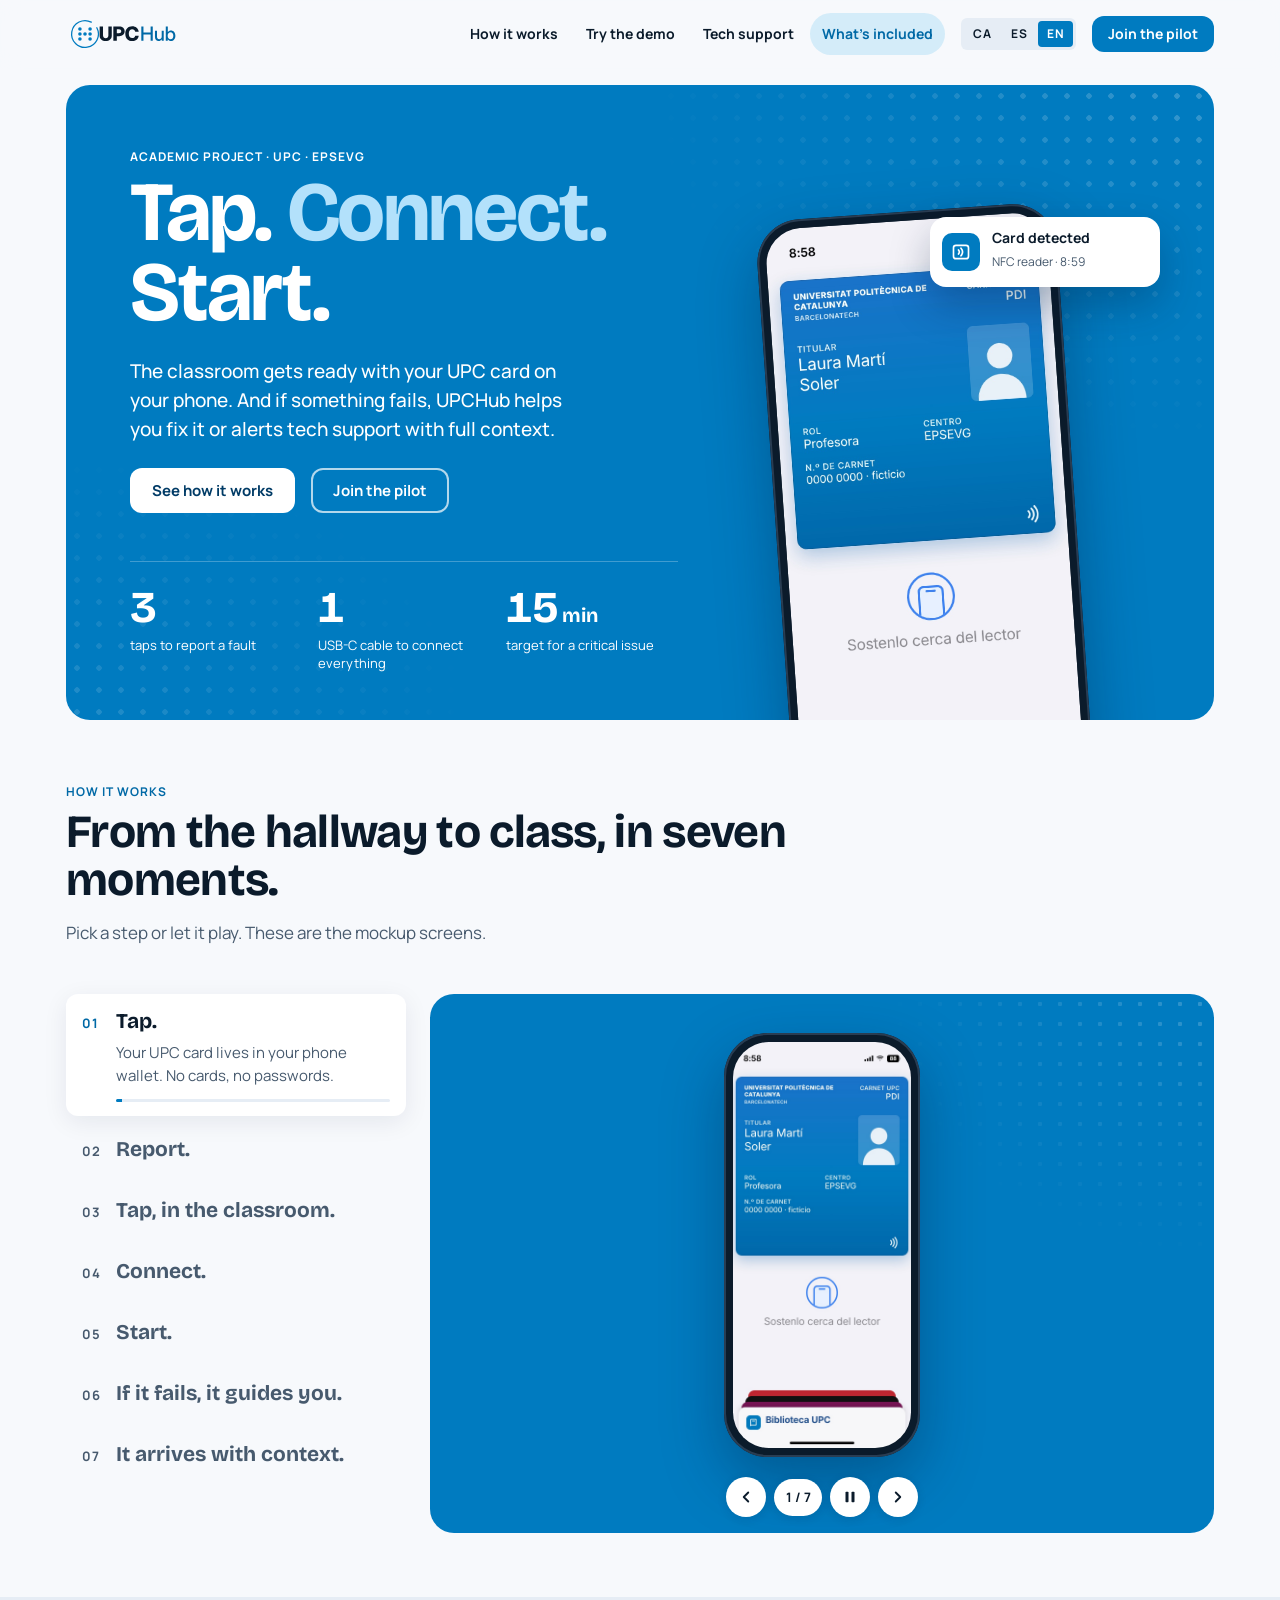
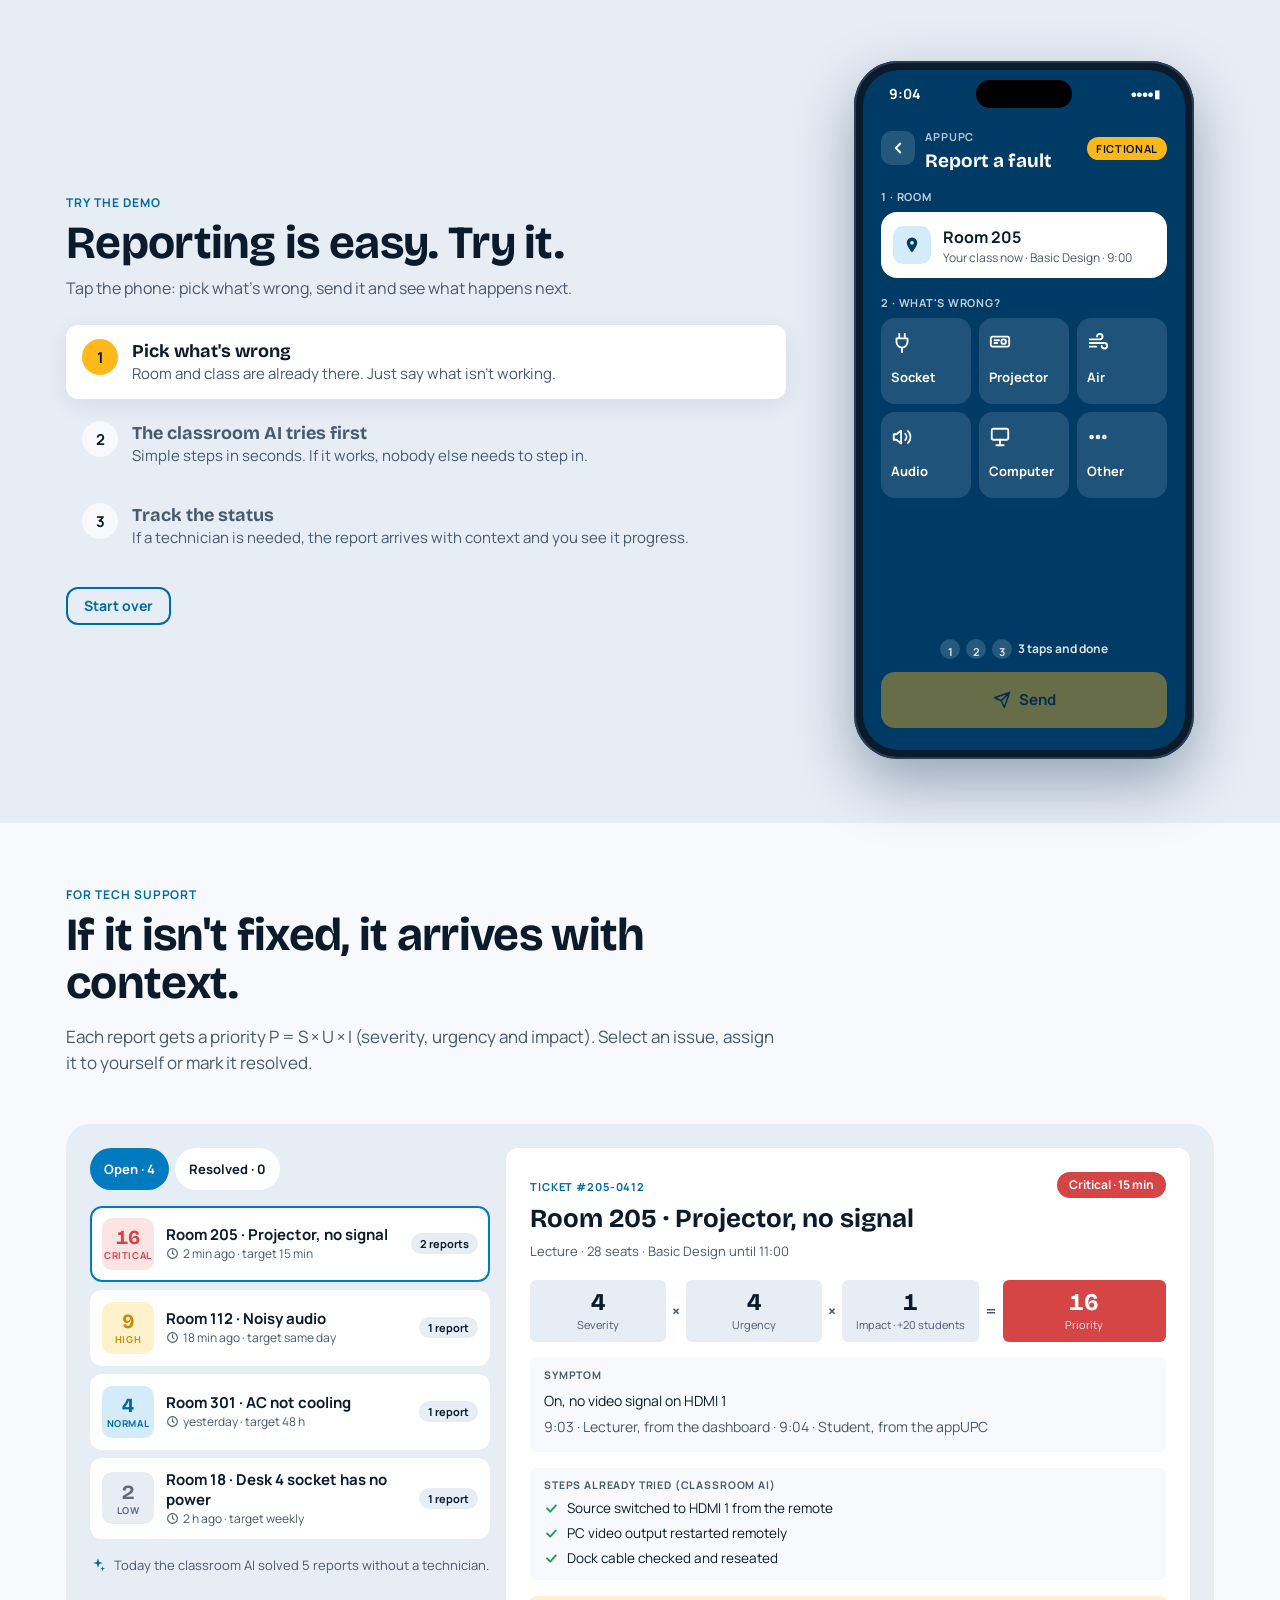
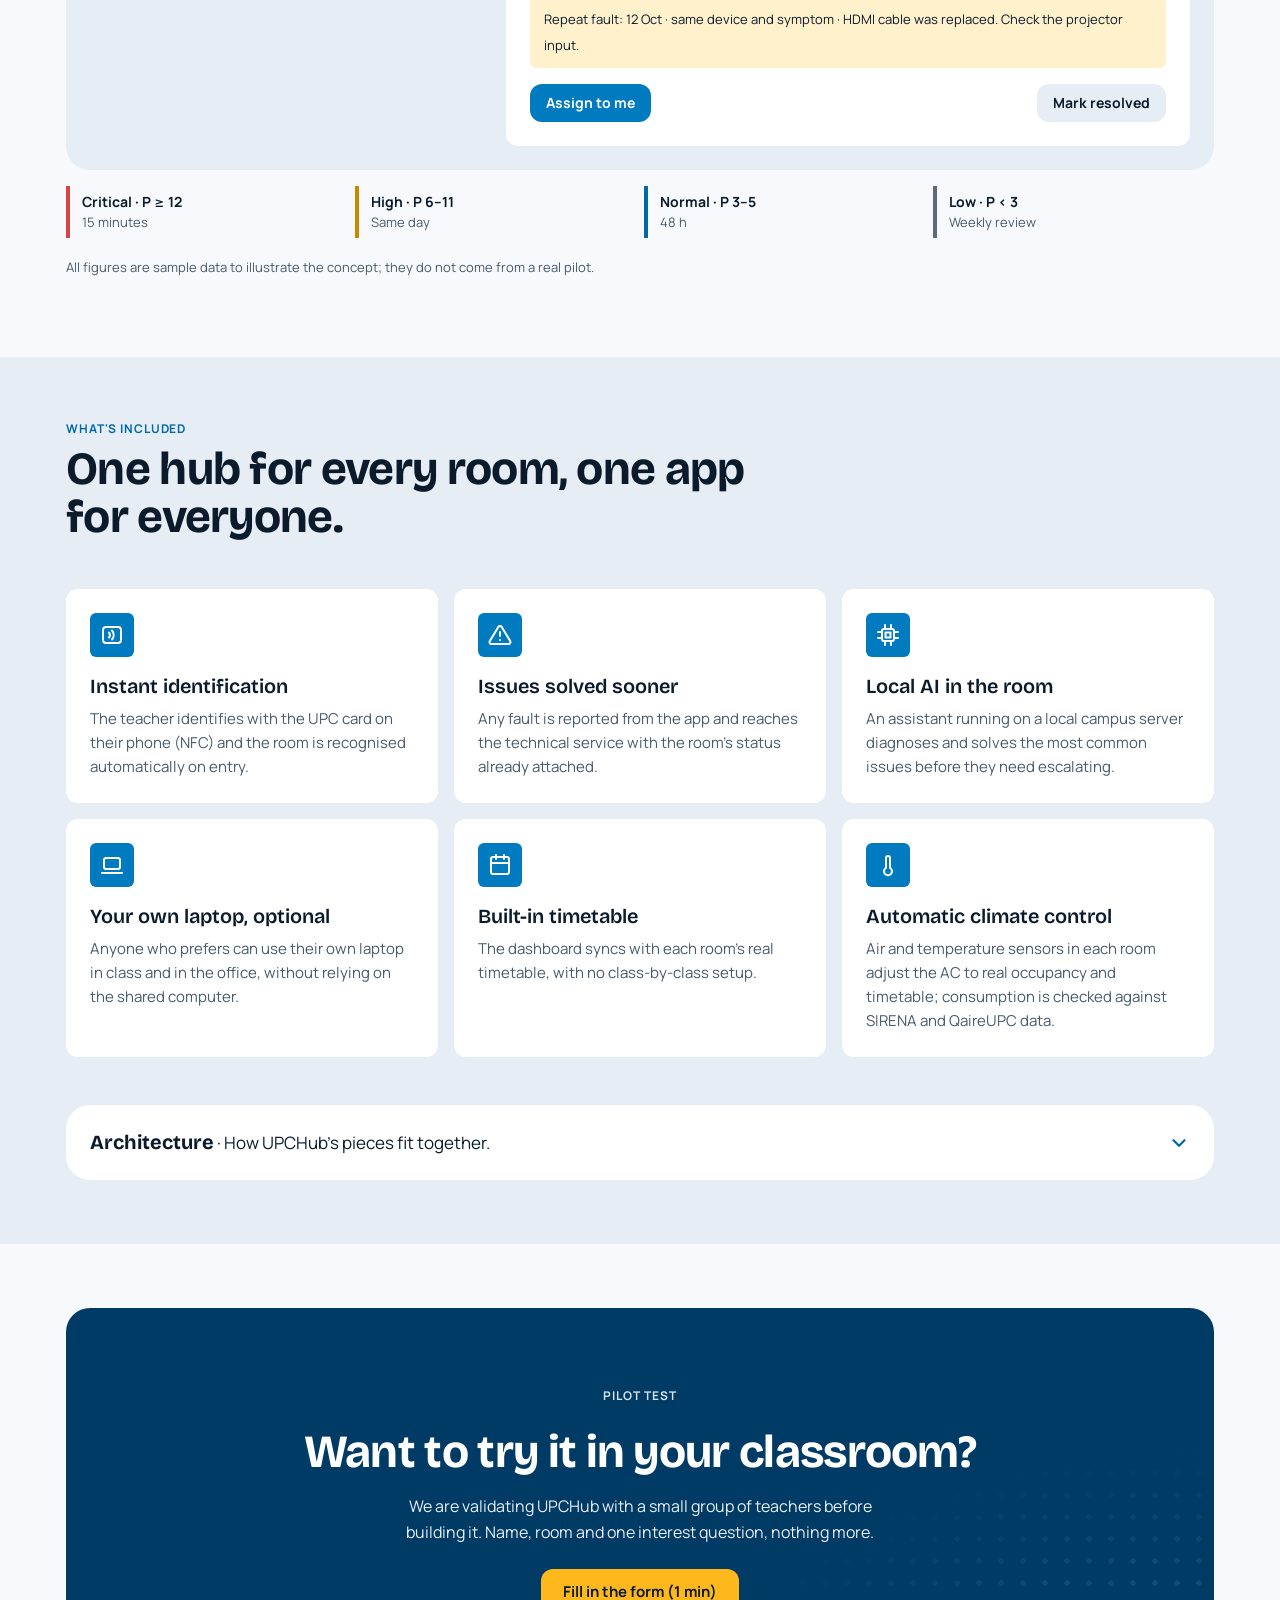
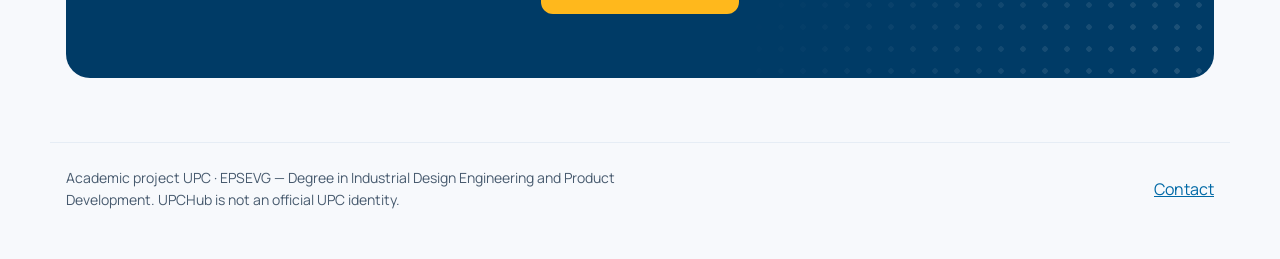
==== index.html @ 205162e6 "Web v0.3.1: modo oscuro, contraste, SEO y robustez - Texto legible en modo oscuro en tarjetas blanca" ====
<!doctype html>
<html lang="ca">
<head>
<meta charset="utf-8">
<meta name="viewport" content="width=device-width, initial-scale=1">
<title>UPCHub · L'aula a punt amb el carnet UPC al mòbil</title>
<meta name="description" content="UPCHub: plataforma d'aula que identifica el professor, prepara l'aula i envia les incidències tècniques al servei tècnic amb l'estat de l'aula inclòs. Projecte acadèmic EPSEVG · UPC.">
<link rel="canonical" href="https://upchub.tech/">
<meta name="theme-color" content="#f7f9fc" media="(prefers-color-scheme: light)">
<meta name="theme-color" content="#071522" media="(prefers-color-scheme: dark)">
<meta property="og:type" content="website">
<meta property="og:url" content="https://upchub.tech/">
<meta property="og:title" content="UPCHub · Toca. Connecta. Comença.">
<meta property="og:description" content="L'aula es prepara amb el carnet UPC al mòbil. I si alguna cosa falla, UPCHub avisa el servei tècnic amb tot el context. Projecte acadèmic EPSEVG · UPC.">
<meta property="og:image" content="https://upchub.tech/assets/mockups/4-dashboard-aula.jpg">
<meta property="og:image:width" content="1600">
<meta property="og:image:height" content="1000">
<meta property="og:locale" content="ca_ES">
<meta name="twitter:card" content="summary_large_image">
<link rel="icon" type="image/svg+xml" href="assets/upchub-anillo-H-sobre-azul.svg">
<link rel="preconnect" href="https://fonts.googleapis.com">
<link rel="preconnect" href="https://fonts.gstatic.com" crossorigin>
<link rel="stylesheet" href="https://fonts.googleapis.com/css2?family=Bricolage+Grotesque:opsz,wght@12..96,600;12..96,700&family=Manrope:wght@400;500;700&display=swap">
<link rel="preload" as="image" href="assets/mockups/1-carnet-wallet.jpg">
<link rel="stylesheet" href="assets/styles.css?v=3g">
<script>document.documentElement.classList.add('js');addEventListener('load',function(){if(!window.UPC_READY)document.documentElement.classList.remove('js')})</script>
</head>
<body>

<svg width="0" height="0" style="position:absolute" aria-hidden="true">
  <defs>
    <symbol id="i-nfc" viewBox="0 0 24 24" fill="none" stroke="currentColor" stroke-width="2" stroke-linecap="round" stroke-linejoin="round"><rect x="3" y="4" width="18" height="16" rx="3"/><path d="M9 9.5a4 4 0 0 1 0 5M12 7.5a7 7 0 0 1 0 9"/></symbol>
    <symbol id="i-temp" viewBox="0 0 24 24" fill="none" stroke="currentColor" stroke-width="2" stroke-linecap="round" stroke-linejoin="round"><path d="M14 14.8V5a2 2 0 1 0-4 0v9.8a4 4 0 1 0 4 0z"/></symbol>
    <symbol id="i-alert" viewBox="0 0 24 24" fill="none" stroke="currentColor" stroke-width="2" stroke-linecap="round" stroke-linejoin="round"><path d="M10.3 3.9 1.8 18a2 2 0 0 0 1.7 3h17a2 2 0 0 0 1.7-3L13.7 3.9a2 2 0 0 0-3.4 0z"/><path d="M12 9v4M12 17h.01"/></symbol>
    <symbol id="i-screen" viewBox="0 0 24 24" fill="none" stroke="currentColor" stroke-width="2" stroke-linecap="round" stroke-linejoin="round"><rect x="2" y="5" width="20" height="11" rx="2"/><circle cx="16" cy="10.5" r="2.5"/><path d="M6 9h5M6 12h3"/></symbol>
    <symbol id="i-audio" viewBox="0 0 24 24" fill="none" stroke="currentColor" stroke-width="2" stroke-linecap="round" stroke-linejoin="round"><path d="M11 5 6 9H3v6h3l5 4zM15.5 8.5a5 5 0 0 1 0 7M18.5 5.5a9 9 0 0 1 0 13"/></symbol>
    <symbol id="i-pc" viewBox="0 0 24 24" fill="none" stroke="currentColor" stroke-width="2" stroke-linecap="round" stroke-linejoin="round"><rect x="3" y="3" width="18" height="12" rx="2"/><path d="M8 21h8M12 15v6"/></symbol>
    <symbol id="i-plug" viewBox="0 0 24 24" fill="none" stroke="currentColor" stroke-width="2" stroke-linecap="round" stroke-linejoin="round"><path d="M9 2v5M15 2v5M6 7h12v4a6 6 0 0 1-12 0zM12 17v5"/></symbol>
    <symbol id="i-wind" viewBox="0 0 24 24" fill="none" stroke="currentColor" stroke-width="2" stroke-linecap="round" stroke-linejoin="round"><path d="M3 8h11a3 3 0 1 0-3-3M3 12h16a3 3 0 1 1-3 3M3 16h7"/></symbol>
    <symbol id="i-more" viewBox="0 0 24 24" fill="none" stroke="currentColor" stroke-width="2" stroke-linecap="round" stroke-linejoin="round"><circle cx="5" cy="12" r="1.5"/><circle cx="12" cy="12" r="1.5"/><circle cx="19" cy="12" r="1.5"/></symbol>
    <symbol id="i-cpu" viewBox="0 0 24 24" fill="none" stroke="currentColor" stroke-width="2" stroke-linecap="round" stroke-linejoin="round"><rect x="6" y="6" width="12" height="12" rx="2"/><rect x="9.5" y="9.5" width="5" height="5"/><path d="M9 2v3M15 2v3M9 19v3M15 19v3M2 9h3M2 15h3M19 9h3M19 15h3"/></symbol>
    <symbol id="i-cal" viewBox="0 0 24 24" fill="none" stroke="currentColor" stroke-width="2" stroke-linecap="round" stroke-linejoin="round"><rect x="3" y="4" width="18" height="17" rx="2"/><path d="M8 2v4M16 2v4M3 10h18"/></symbol>
    <symbol id="i-laptop" viewBox="0 0 24 24" fill="none" stroke="currentColor" stroke-width="2" stroke-linecap="round" stroke-linejoin="round"><rect x="4" y="5" width="16" height="11" rx="2"/><path d="M2 20h20"/></symbol>
    <symbol id="i-bell" viewBox="0 0 24 24" fill="none" stroke="currentColor" stroke-width="2" stroke-linecap="round" stroke-linejoin="round"><path d="M18 8a6 6 0 1 0-12 0c0 7-3 9-3 9h18s-3-2-3-9M13.7 21a2 2 0 0 1-3.4 0"/></symbol>
    <symbol id="i-check" viewBox="0 0 24 24" fill="none" stroke="currentColor" stroke-width="3" stroke-linecap="round" stroke-linejoin="round"><path d="m5 12 5 5 9-10"/></symbol>
    <symbol id="i-pin" viewBox="0 0 24 24" fill="currentColor"><path d="M12 2a7 7 0 0 0-7 7c0 5 7 13 7 13s7-8 7-13a7 7 0 0 0-7-7zm0 9.5A2.5 2.5 0 1 1 12 6.5a2.5 2.5 0 0 1 0 5z"/></symbol>
    <symbol id="i-send" viewBox="0 0 24 24" fill="none" stroke="currentColor" stroke-width="2" stroke-linecap="round" stroke-linejoin="round"><path d="M22 2 11 13M22 2l-7 20-4-9-9-4z"/></symbol>
    <symbol id="i-spark" viewBox="0 0 24 24" fill="currentColor"><path d="M12 2l1.8 5.6L19.5 9l-5.7 1.6L12 16l-1.8-5.4L4.5 9l5.7-1.4zM19 14l.9 2.6 2.6.9-2.6.9L19 21l-.9-2.6-2.6-.9 2.6-.9z"/></symbol>
    <symbol id="i-left" viewBox="0 0 24 24" fill="none" stroke="currentColor" stroke-width="2.5" stroke-linecap="round" stroke-linejoin="round"><path d="m15 18-6-6 6-6"/></symbol>
    <symbol id="i-right" viewBox="0 0 24 24" fill="none" stroke="currentColor" stroke-width="2.5" stroke-linecap="round" stroke-linejoin="round"><path d="m9 18 6-6-6-6"/></symbol>
    <symbol id="i-pause" viewBox="0 0 24 24" fill="currentColor"><rect x="6" y="5" width="4" height="14" rx="1"/><rect x="14" y="5" width="4" height="14" rx="1"/></symbol>
    <symbol id="i-play" viewBox="0 0 24 24" fill="currentColor"><path d="M7 4.5v15a1 1 0 0 0 1.5.9l12-7.5a1 1 0 0 0 0-1.7l-12-7.5A1 1 0 0 0 7 4.5z"/></symbol>
    <symbol id="i-menu" viewBox="0 0 24 24" fill="none" stroke="currentColor" stroke-width="2.5" stroke-linecap="round"><path d="M4 7h16M4 12h16M4 17h16"/></symbol>
    <symbol id="i-clock" viewBox="0 0 24 24" fill="none" stroke="currentColor" stroke-width="2" stroke-linecap="round" stroke-linejoin="round"><circle cx="12" cy="12" r="9"/><path d="M12 7v5l3 2"/></symbol>
    <symbol id="i-down" viewBox="0 0 24 24" fill="none" stroke="currentColor" stroke-width="2.5" stroke-linecap="round" stroke-linejoin="round"><path d="m6 9 6 6 6-6"/></symbol>
  </defs>
</svg>

<header class="top">
  <div class="wrap">
    <a href="#inici" aria-label="UPCHub — inici"><img class="logo l" src="assets/upchub-anillo-H-horizontal-claro.svg" alt="UPCHub"><img class="logo d" src="assets/upchub-anillo-H-horizontal-oscuro.svg" alt="UPCHub"></a>
    <nav id="nav" aria-label="Principal">
      <a href="#com-funciona">Com funciona</a>
      <a href="#demo">Prova la demo</a>
      <a href="#tecnic">Servei tècnic</a>
      <a href="#inclou">Què inclou</a>
    </nav>
    <div class="lang" role="group" aria-label="Idioma / Idioma / Language">
      <button type="button" data-lang="ca" aria-pressed="true" lang="ca" title="Català">CA</button>
      <button type="button" data-lang="es" aria-pressed="false" lang="es" title="Castellano">ES</button>
      <button type="button" data-lang="en" aria-pressed="false" lang="en" title="English">EN</button>
    </div>
    <a class="btn cta-top" href="#prova">Apunta't</a>
    <button class="menu-btn" type="button" aria-controls="nav" aria-expanded="false" aria-label="Menú"><svg><use href="#i-menu"/></svg></button>
  </div>
</header>

<main id="inici">

<!-- HERO -->
<div class="wrap hero">
  <div class="hero-block">
    <div class="hero-copy">
      <p class="label">Projecte acadèmic · UPC · EPSEVG</p>
      <h1 class="display-xl"><span class="w">Toca.</span> <span class="w">Connecta.</span> <span class="w">Comença.</span></h1>
      <p class="lead">L'aula es prepara amb el carnet UPC al mòbil. I si alguna cosa falla, UPCHub t'ajuda a resoldre-ho o avisa el servei tècnic amb tot el context.</p>
      <div class="hero-actions">
        <a class="btn light" href="#com-funciona">Mira com funciona</a>
        <a class="btn ghost" href="#prova">Apunta't a la prova</a>
      </div>
      <dl class="stats">
        <div><dt><span class="n" data-count="3">3</span></dt><dd>tocs per avisar d'una errada</dd></div>
        <div><dt><span class="n" data-count="1">1</span></dt><dd>cable USB-C per connectar-ho tot</dd></div>
        <div><dt><span class="n" data-count="15">15</span><small>min</small></dt><dd>objectiu per a una incidència crítica</dd></div>
      </dl>
    </div>
    <div class="hero-visual">
      <div class="nfc-rings" aria-hidden="true"><i></i><i></i><i></i></div>
      <div class="dev phone hero-phone"><img src="assets/mockups/1-carnet-wallet.jpg" width="780" height="1688" fetchpriority="high" alt="Maqueta: carnet UPC a la cartera del mòbil"></div>
      <div class="toast" id="toast" aria-hidden="true" data-dyn></div>
    </div>
  </div>
</div>

<!-- COM FUNCIONA -->
<section id="com-funciona">
  <div class="wrap">
    <div class="sec-head rv">
      <p class="label">Com funciona</p>
      <h2 class="display-lg">Del passadís a la classe, en set moments.</h2>
      <p>Tria un pas o deixa que avanci sol. Són les pantalles de la maqueta.</p>
    </div>
    <div class="journey rv">
      <ol class="jsteps" id="jsteps">
        <li><button type="button" class="jstep" data-i="0"><span class="num">01</span><span class="jt">Toca.</span><span class="jd">Portes el carnet UPC a la cartera del mòbil. Sense targetes ni contrasenyes.</span><span class="bar"><i></i></span></button></li>
        <li><button type="button" class="jstep" data-i="1"><span class="num">02</span><span class="jt">Avisa.</span><span class="jd">Si alguna cosa falla, ho comuniques des de l'appUPC en tres tocs. L'aula ja hi és.</span><span class="bar"><i></i></span></button></li>
        <li><button type="button" class="jstep" data-i="2"><span class="num">03</span><span class="jt">Toca, a l'aula.</span><span class="jd">Acostes el mòbil al lector i el PC de l'aula obre la teva sessió amb la classe d'avui.</span><span class="bar"><i></i></span></button></li>
        <li><button type="button" class="jstep" data-i="3"><span class="num">04</span><span class="jt">Connecta.</span><span class="jd">Un sol dock USB-C uneix projector, àudio, pantalla, xarxa i càrrega. També per al teu portàtil.</span><span class="bar"><i></i></span></button></li>
        <li><button type="button" class="jstep" data-i="4"><span class="num">05</span><span class="jt">Comença.</span><span class="jd">El dashboard mostra l'estat dels equips, el clima i l'horari de l'aula d'un cop d'ull.</span><span class="bar"><i></i></span></button></li>
        <li><button type="button" class="jstep" data-i="5"><span class="num">06</span><span class="jt">Si falla, et guia.</span><span class="jd">La IA local del campus proposa passos senzills i, si no ho arregla, omple la fitxa per tu.</span><span class="bar"><i></i></span></button></li>
        <li><button type="button" class="jstep" data-i="6"><span class="num">07</span><span class="jt">Arriba amb context.</span><span class="jd">El servei tècnic rep una cua ordenada per prioritat, amb els passos ja provats.</span><span class="bar"><i></i></span></button></li>
      </ol>
      <div class="jstage" id="jstage">
        <div class="frame on" data-bg="blue"><div class="dev phone"><img src="assets/mockups/1-carnet-wallet.jpg" width="780" height="1688" alt="Maqueta: carnet UPC a la cartera del mòbil"></div></div>
        <div class="frame" data-bg="blue"><div class="duo"><div class="dev phone"><img src="assets/mockups/2a-appupc-formulario.jpg" width="780" height="1688" loading="lazy" alt="Maqueta: formulari per avisar d'una errada a l'appUPC"></div><span class="arrow" aria-hidden="true"><svg><use href="#i-right"/></svg></span><div class="dev phone"><img src="assets/mockups/2b-appupc-recibida.jpg" width="780" height="1688" loading="lazy" alt="Maqueta: incidència rebuda a l'appUPC"></div></div></div>
        <div class="frame" data-bg="light"><div class="dev tv"><div class="scr"><img src="assets/mockups/3-sesion-nfc.jpg" width="1600" height="1000" loading="lazy" alt="Maqueta: sessió llesta al PC de l'aula"></div><div class="stand"></div></div></div>
        <div class="frame" data-bg="light"><div class="dev wide"><img src="assets/mockups/5b-conecta-dock.jpg" width="1600" height="810" loading="lazy" alt="Il·lustració: dock USB-C connectat a projector, pantalla, altaveus, teclat i xarxa"></div></div>
        <div class="frame" data-bg="light"><div class="dev tv"><div class="scr"><img src="assets/mockups/4-dashboard-aula.jpg" width="1600" height="1000" loading="lazy" alt="Maqueta: dashboard de l'aula amb equips, clima i horari"></div><div class="stand"></div></div></div>
        <div class="frame" data-bg="light"><div class="dev tv"><div class="scr"><img src="assets/mockups/5-ia-ayuda.jpg" width="1600" height="1000" loading="lazy" alt="Maqueta: assistent d'IA de l'aula guiant la resolució"></div><div class="stand"></div></div></div>
        <div class="frame" data-bg="light"><div class="dev tv"><div class="scr"><img src="assets/mockups/6-cola-tecnico.jpg" width="1600" height="1000" loading="lazy" alt="Maqueta: cua d'incidències del servei tècnic"></div><div class="stand"></div></div></div>
        <div class="jctrl">
          <button type="button" class="ic-btn" id="jprev" aria-label="Pas anterior"><svg><use href="#i-left"/></svg></button>
          <span class="jcount" id="jcount" data-dyn>1 / 7</span>
          <button type="button" class="ic-btn" id="jplay" aria-label="Pausa"><svg><use href="#i-pause"/></svg></button>
          <button type="button" class="ic-btn" id="jnext" aria-label="Pas següent"><svg><use href="#i-right"/></svg></button>
        </div>
      </div>
    </div>
  </div>
</section>

<!-- DEMO APP -->
<section id="demo" class="tint">
  <div class="wrap">
    <div class="split">
      <div class="rv">
        <p class="label">Prova la demo</p>
        <h2 class="display-lg">Avisar és fàcil. Prova-ho.</h2>
        <p class="sub">Toca el mòbil: tria què falla, envia-ho i mira què passa després.</p>
        <ol class="dsteps" id="dsteps">
          <li data-s="0"><b>Tria què falla</b><span>L'aula i la classe ja hi són. Només has de dir què no funciona.</span></li>
          <li data-s="1"><b>La IA de l'aula ho prova</b><span>Passos senzills en segons. Si ho resol, ningú més ha d'intervenir.</span></li>
          <li data-s="2"><b>Segueix l'estat</b><span>Si cal un tècnic, l'avís arriba amb context i tu veus com avança.</span></li>
        </ol>
        <button type="button" class="btn sec" id="restart">Tornar a començar</button>
      </div>
      <div class="phone-wrap rv">
        <div class="dev phone live">
          <div class="screen" id="app">
            <div class="status"><span>9:04</span><span class="st-ic">●●●● ▮</span></div>

            <div class="flow on" data-i="0">
              <div class="ahead"><span class="back"><svg><use href="#i-left"/></svg></span><span><small>APPUPC</small><b>Avisar d'una errada</b></span><span class="fict">FICTICI</span></div>
              <p class="cap">1 · AULA</p>
              <div class="aula-card"><span class="pin"><svg><use href="#i-pin"/></svg></span><span><b>Aula 205</b><small>La teva classe ara · Disseny Bàsic · 9:00</small></span></div>
              <p class="cap">2 · QUÈ FALLA?</p>
              <div class="opts" id="opts">
                <button type="button" class="opt" data-o="Endoll"><svg><use href="#i-plug"/></svg>Endoll</button>
                <button type="button" class="opt" data-o="Projector"><svg><use href="#i-screen"/></svg>Projector</button>
                <button type="button" class="opt" data-o="Aire"><svg><use href="#i-wind"/></svg>Aire</button>
                <button type="button" class="opt" data-o="Àudio"><svg><use href="#i-audio"/></svg>Àudio</button>
                <button type="button" class="opt" data-o="Ordinador"><svg><use href="#i-pc"/></svg>Ordinador</button>
                <button type="button" class="opt" data-o="Altres"><svg><use href="#i-more"/></svg>Altres</button>
              </div>
              <p class="taps"><span>1</span><span>2</span><span>3</span> 3 tocs i llest</p>
              <button type="button" class="pbtn" id="send" disabled><svg><use href="#i-send"/></svg>Enviar</button>
            </div>

            <div class="flow" data-i="1">
              <div class="ahead"><span class="ai-ic"><svg><use href="#i-spark"/></svg></span><span><b>Ajuda de l'aula</b><small>IA local · servidor del campus</small></span></div>
              <div class="chat" id="chat" data-dyn></div>
              <div class="ai-actions" id="ai-actions" hidden>
                <button type="button" class="pbtn sec" id="ai-ok">Ja funciona</button>
                <button type="button" class="pbtn" id="ai-esc"><svg><use href="#i-send"/></svg>Avisar el tècnic</button>
              </div>
            </div>

            <div class="flow" data-i="2">
              <div class="done"><span class="big-ok"><svg><use href="#i-check"/></svg></span><b>Incidència rebuda</b><small id="ticket" data-dyn>#205-0412 · dilluns 9:04</small></div>
              <ol class="track" id="track" data-dyn></ol>
              <div class="grouped" id="grouped" data-dyn></div>
            </div>

            <div class="flow" data-i="3">
              <div class="done ok"><span class="big-ok"><svg><use href="#i-check"/></svg></span><b>Resolt sense tècnic</b><small>La IA ho ha arreglat en menys d'un minut.</small></div>
              <p class="note-in">Queda registrat a l'historial de l'aula perquè el servei tècnic vegi si es repeteix.</p>
            </div>
          </div>
        </div>
      </div>
    </div>
  </div>
</section>

<!-- SERVEI TÈCNIC -->
<section id="tecnic">
  <div class="wrap">
    <div class="sec-head rv">
      <p class="label">Per al servei tècnic</p>
      <h2 class="display-lg">Si no s'arregla, arriba amb context.</h2>
      <p>Cada avís rep una prioritat P = G × U × I (gravetat, urgència i impacte). Selecciona una incidència, assigna-te-la o marca-la com a resolta.</p>
    </div>
    <div class="queue rv">
      <div class="qlist">
        <div class="qtabs" role="group" aria-label="Filtre">
          <button type="button" class="qtab" aria-pressed="true" data-f="open" id="qt-open" data-dyn>Obertes · 4</button>
          <button type="button" class="qtab" aria-pressed="false" data-f="done" id="qt-done" data-dyn>Resoltes · 0</button>
        </div>
        <div id="qitems" data-dyn></div>
        <p class="qnote"><svg><use href="#i-spark"/></svg>Avui la IA de les aules ha resolt 5 avisos sense tècnic.</p>
      </div>
      <div class="qdetail" id="qdetail" aria-live="polite" data-dyn></div>
    </div>
    <ul class="levels rv">
      <li class="lv-c"><b>Crític · P ≥ 12</b><span>15 minuts</span></li>
      <li class="lv-a"><b>Alt · P 6–11</b><span>El mateix dia</span></li>
      <li class="lv-n"><b>Normal · P 3–5</b><span>48 h</span></li>
      <li class="lv-b"><b>Baix · P &lt; 3</b><span>Revisió setmanal</span></li>
    </ul>
    <p class="note">Totes les xifres són dades d'exemple per mostrar el concepte; no provenen d'un pilot real.</p>
  </div>
</section>

<!-- QUÈ INCLOU -->
<section id="inclou" class="tint">
  <div class="wrap">
    <div class="sec-head rv">
      <p class="label">Què inclou</p>
      <h2 class="display-lg">Un hub per a cada aula, una app per a tothom.</h2>
    </div>
    <div class="grid3">
      <article class="fcard rv"><div class="ico"><svg><use href="#i-nfc"/></svg></div><h3>Identificació instantània</h3><p>El professor s'identifica amb el carnet UPC al mòbil (NFC) i l'aula es reconeix automàticament en entrar.</p></article>
      <article class="fcard rv"><div class="ico"><svg><use href="#i-alert"/></svg></div><h3>Incidències resoltes abans</h3><p>Qualsevol errada es reporta des de l'app i arriba al servei tècnic amb l'estat de l'aula ja inclòs.</p></article>
      <article class="fcard rv"><div class="ico"><svg><use href="#i-cpu"/></svg></div><h3>IA local a l'aula</h3><p>Un assistent que s'executa en un servidor local del campus diagnostica i resol les incidències més habituals abans de necessitar escalar-les.</p></article>
      <article class="fcard rv"><div class="ico"><svg><use href="#i-laptop"/></svg></div><h3>Ordinador propi, opcional</h3><p>Qui ho prefereixi pot fer servir el seu portàtil a classe i al despatx, sense dependre de l'ordinador compartit.</p></article>
      <article class="fcard rv"><div class="ico"><svg><use href="#i-cal"/></svg></div><h3>Horari integrat</h3><p>El dashboard es sincronitza amb l'horari real de cada aula, sense configurar-ho classe a classe.</p></article>
      <article class="fcard rv"><div class="ico"><svg><use href="#i-temp"/></svg></div><h3>Climatització automàtica</h3><p>Sensors d'aire i temperatura a cada aula regulen l'AC segons l'ocupació i l'horari real; el consum es contrasta amb les dades de SIRENA i QaireUPC.</p></article>
    </div>

    <details class="arch rv" id="arquitectura">
      <summary><span><b>Arquitectura</b> · Com s'integren les peces d'UPCHub.</span><svg><use href="#i-down"/></svg></summary>
      <p class="arch-intro">Cinc fluxos de maquinari a resultat, sincronitzats per un estat i un horari compartits dins del nucli.</p>
    <figure class="fig" style="margin:0">
      <div class="scroll">
      <svg viewBox="0 0 1300 700" role="img" aria-label="Diagrama d'arquitectura UPCHUB: cinc fluxos de maquinari a resultat —identificació, perifèrics, climatització, incidències i horari— connectats per un estat compartit al nucli central">
        <defs>
          <marker id="arrow" viewBox="0 0 10 10" refX="9" refY="5" markerWidth="7" markerHeight="7" orient="auto-start-reverse">
            <path d="M0,0 L10,5 L0,10 z" fill="#8a97b3"/>
          </marker>
          <marker id="arrowFeedback" viewBox="0 0 10 10" refX="9" refY="5" markerWidth="7" markerHeight="7" orient="auto-start-reverse">
            <path d="M0,0 L10,5 L0,10 z" fill="var(--feedback)"/>
          </marker>
        </defs>

        <text x="145" y="30" text-anchor="middle" font-family="var(--font-display)" font-size="13.5" font-weight="700" letter-spacing="0.06em" fill="var(--muted)">MAQUINARI</text>
        <text x="650" y="30" text-anchor="middle" font-family="var(--font-display)" font-size="13.5" font-weight="700" letter-spacing="0.06em" fill="var(--accent)">UPCHUB · NUCLI</text>
        <text x="1135" y="30" text-anchor="middle" font-family="var(--font-display)" font-size="13.5" font-weight="700" letter-spacing="0.06em" fill="var(--muted)">RESULTAT</text>

        <rect x="465" y="48" width="350" height="615" rx="18" fill="var(--accent-soft)" stroke="var(--accent-line)" stroke-width="1.5"/>
        <text x="650" y="72" text-anchor="middle" font-size="11" font-weight="600" letter-spacing="0.03em" fill="var(--muted)">ESTAT I HORARI COMPARTITS</text>

        <line x1="650" y1="90" x2="650" y2="632" stroke="var(--accent)" stroke-width="2.5" stroke-linecap="round"/>

        <!-- ROW 1: identificació (m1) -->
        <rect x="30" y="70" width="230" height="74" rx="14" fill="var(--panel)" stroke="var(--m1)" stroke-width="1.3"/>
        <rect x="44" y="90" width="34" height="34" rx="9" fill="var(--m1)"/>
        <g transform="translate(51,97)" stroke="#fff" stroke-width="2" fill="none" stroke-linecap="round" stroke-linejoin="round">
          <rect x="0" y="2" width="20" height="14" rx="2.5"/><path d="M7 6a4 4 0 0 1 0 6"/><path d="M4.3 4a7.5 7.5 0 0 1 0 10"/>
        </g>
        <text x="92" y="100" font-size="12.5" font-weight="600" fill="var(--fg)">Lector NFC</text>
        <text x="92" y="117" font-size="12.5" fill="var(--muted)">carnet UPC al mòbil</text>

        <line x1="260" y1="107" x2="462" y2="107" stroke="#8a97b3" stroke-width="1.4" marker-end="url(#arrow)"/>
        <text x="361" y="99" text-anchor="middle" font-size="10.5" fill="var(--muted)">identifica</text>

        <circle cx="650" cy="107" r="6" fill="var(--m1)" stroke="var(--panel)" stroke-width="2"/>
        <rect x="590" y="130" width="120" height="38" rx="9" fill="var(--m1-soft)"/>
        <text x="650" y="144" text-anchor="middle" font-size="11.5" font-weight="700" fill="var(--m1)">Autenticació</text>
        <text x="650" y="159" text-anchor="middle" font-size="10.5" fill="var(--muted)">+ aula reconeguda</text>

        <line x1="710" y1="150" x2="1002" y2="150" stroke="#8a97b3" stroke-width="1.4" marker-end="url(#arrow)"/>
        <text x="856" y="142" text-anchor="middle" font-size="10.5" fill="var(--muted)">concedeix accés</text>

        <rect x="1010" y="113" width="250" height="74" rx="14" fill="var(--panel)" stroke="var(--border)"/>
        <circle cx="1030" cy="150" r="5" fill="var(--m1)"/>
        <text x="1045" y="145" font-size="12.5" font-weight="600" fill="var(--fg)">Sessió iniciada,</text>
        <text x="1045" y="162" font-size="12.5" fill="var(--muted)">aula reconeguda</text>

        <!-- ROW 2: perifèrics (m2) -->
        <rect x="30" y="193" width="230" height="74" rx="14" fill="var(--panel)" stroke="var(--m2)" stroke-width="1.3"/>
        <rect x="44" y="213" width="34" height="34" rx="9" fill="var(--m2)"/>
        <g transform="translate(51,220)" stroke="#fff" stroke-width="2" fill="none" stroke-linecap="round" stroke-linejoin="round">
          <rect x="2" y="0" width="16" height="11" rx="2"/><line x1="7" y1="15" x2="13" y2="15"/><line x1="10" y1="11" x2="10" y2="15"/>
        </g>
        <text x="92" y="227" font-size="12.5" font-weight="600" fill="var(--fg)">Dock USB-C d'aula</text>
        <text x="92" y="244" font-size="12.5" fill="var(--muted)">vídeo + àudio + càrrega</text>

        <line x1="260" y1="230" x2="462" y2="230" stroke="#8a97b3" stroke-width="1.4" marker-end="url(#arrow)"/>
        <text x="361" y="222" text-anchor="middle" font-size="10.5" fill="var(--muted)">detecta connexió</text>

        <circle cx="650" cy="230" r="6" fill="var(--m2)" stroke="var(--panel)" stroke-width="2"/>
        <rect x="590" y="253" width="120" height="38" rx="9" fill="var(--m2-soft)"/>
        <text x="650" y="267" text-anchor="middle" font-size="11.5" font-weight="700" fill="var(--m2)">Gestor de</text>
        <text x="650" y="282" text-anchor="middle" font-size="11.5" font-weight="700" fill="var(--m2)">perifèrics</text>

        <line x1="710" y1="273" x2="1002" y2="273" stroke="#8a97b3" stroke-width="1.4" marker-end="url(#arrow)"/>
        <text x="856" y="265" text-anchor="middle" font-size="10.5" fill="var(--muted)">activa sortida</text>

        <rect x="1010" y="236" width="250" height="74" rx="14" fill="var(--panel)" stroke="var(--border)"/>
        <circle cx="1030" cy="273" r="5" fill="var(--m2)"/>
        <text x="1045" y="268" font-size="12.5" font-weight="600" fill="var(--fg)">Aula llesta sense</text>
        <text x="1045" y="285" font-size="12.5" fill="var(--muted)">canviar cables</text>

        <!-- ROW 3: climatització (m3) -->
        <rect x="30" y="316" width="230" height="74" rx="14" fill="var(--panel)" stroke="var(--m3)" stroke-width="1.3"/>
        <rect x="44" y="336" width="34" height="34" rx="9" fill="var(--m3)"/>
        <g transform="translate(55,341)" stroke="#fff" stroke-width="2" fill="none" stroke-linecap="round" stroke-linejoin="round">
          <path d="M7 15.5V4a2 2 0 1 0-4 0v11.5a4.5 4.5 0 1 0 4 0Z"/><line x1="5" y1="8" x2="7" y2="8"/>
        </g>
        <text x="92" y="350" font-size="12.5" font-weight="600" fill="var(--fg)">Sensors d'aire</text>
        <text x="92" y="367" font-size="12.5" fill="var(--muted)">i temperatura</text>

        <line x1="260" y1="353" x2="462" y2="353" stroke="#8a97b3" stroke-width="1.4" marker-end="url(#arrow)"/>
        <text x="361" y="345" text-anchor="middle" font-size="10.5" fill="var(--muted)">mesura en directe</text>

        <circle cx="650" cy="353" r="6" fill="var(--m3)" stroke="var(--panel)" stroke-width="2"/>
        <rect x="590" y="376" width="120" height="38" rx="9" fill="var(--m3-soft)"/>
        <text x="650" y="390" text-anchor="middle" font-size="11.5" font-weight="700" fill="var(--m3)">Control de</text>
        <text x="650" y="405" text-anchor="middle" font-size="11.5" font-weight="700" fill="var(--m3)">climatització</text>

        <line x1="710" y1="396" x2="1002" y2="396" stroke="#8a97b3" stroke-width="1.4" marker-end="url(#arrow)"/>
        <text x="856" y="388" text-anchor="middle" font-size="10.5" fill="var(--muted)">regula l'AC</text>

        <rect x="1010" y="359" width="250" height="74" rx="14" fill="var(--panel)" stroke="var(--border)"/>
        <circle cx="1030" cy="396" r="5" fill="var(--m3)"/>
        <text x="1045" y="391" font-size="12.5" font-weight="600" fill="var(--fg)">AC ajustat</text>
        <text x="1045" y="408" font-size="12.5" fill="var(--muted)">automàticament</text>

        <!-- ROW 4: incidències (m4) -->
        <rect x="30" y="439" width="230" height="74" rx="14" fill="var(--panel)" stroke="var(--m4)" stroke-width="1.3"/>
        <rect x="44" y="459" width="34" height="34" rx="9" fill="var(--m4)"/>
        <g transform="translate(50,464)" stroke="#fff" stroke-width="2" fill="none" stroke-linecap="round" stroke-linejoin="round">
          <path d="M18 8a6 6 0 1 0-12 0c0 7-3 9-3 9h18s-3-2-3-9"/><path d="M13.7 21a2 2 0 0 1-3.4 0" transform="translate(0,-4)"/>
        </g>
        <text x="92" y="473" font-size="12.5" font-weight="600" fill="var(--fg)">App alumnat —</text>
        <text x="92" y="490" font-size="12.5" fill="var(--muted)">informe d'incidència</text>

        <line x1="260" y1="476" x2="462" y2="476" stroke="#8a97b3" stroke-width="1.4" marker-end="url(#arrow)"/>
        <text x="361" y="468" text-anchor="middle" font-size="10.5" fill="var(--muted)">reporta</text>

        <circle cx="650" cy="476" r="6" fill="var(--m4)" stroke="var(--panel)" stroke-width="2"/>
        <rect x="590" y="499" width="120" height="38" rx="9" fill="var(--m4-soft)"/>
        <text x="650" y="513" text-anchor="middle" font-size="11.5" font-weight="700" fill="var(--m4)">Gestor</text>
        <text x="650" y="528" text-anchor="middle" font-size="11.5" font-weight="700" fill="var(--m4)">d'incidències + IA</text>

        <line x1="710" y1="519" x2="1002" y2="519" stroke="#8a97b3" stroke-width="1.4" marker-end="url(#arrow)"/>
        <text x="856" y="511" text-anchor="middle" font-size="10.5" fill="var(--muted)">escala i alerta</text>

        <rect x="1010" y="482" width="250" height="74" rx="14" fill="var(--panel)" stroke="var(--border)"/>
        <circle cx="1030" cy="508" r="5" fill="var(--m4)"/>
        <text x="1045" y="504" font-size="12.5" font-weight="600" fill="var(--fg)">Servei tècnic alertat</text>
        <text x="1045" y="521" font-size="12.5" fill="var(--muted)">+ estat de l'aula</text>
        <text x="1045" y="538" font-size="11" fill="var(--m4)">La IA resol incidències comunes</text>

        <!-- ROW 5: horari (m5) -->
        <rect x="30" y="562" width="230" height="74" rx="14" fill="var(--panel)" stroke="var(--m5)" stroke-width="1.3"/>
        <rect x="44" y="582" width="34" height="34" rx="9" fill="var(--m5)"/>
        <g transform="translate(51,588)" stroke="#fff" stroke-width="2" fill="none" stroke-linecap="round" stroke-linejoin="round">
          <rect x="0" y="2" width="20" height="18" rx="2"/><path d="M5 0v4M15 0v4M0 9h20"/>
        </g>
        <text x="92" y="596" font-size="12.5" font-weight="600" fill="var(--fg)">Horari acadèmic</text>
        <text x="92" y="613" font-size="12.5" fill="var(--muted)">de l'aula</text>

        <line x1="260" y1="599" x2="462" y2="599" stroke="#8a97b3" stroke-width="1.4" marker-end="url(#arrow)"/>
        <text x="361" y="591" text-anchor="middle" font-size="10.5" fill="var(--muted)">sincronitza</text>

        <circle cx="650" cy="599" r="6" fill="var(--m5)" stroke="var(--panel)" stroke-width="2"/>
        <rect x="585" y="622" width="130" height="38" rx="9" fill="var(--m5-soft)"/>
        <text x="650" y="636" text-anchor="middle" font-size="11.5" font-weight="700" fill="var(--m5)">Motor d'horaris</text>
        <text x="650" y="651" text-anchor="middle" font-size="10.5" fill="var(--muted)">/ Dashboard-Bot</text>

        <line x1="715" y1="641" x2="1002" y2="641" stroke="#8a97b3" stroke-width="1.4" marker-end="url(#arrow)"/>
        <text x="859" y="633" text-anchor="middle" font-size="10.5" fill="var(--muted)">avisa canvis</text>

        <rect x="1010" y="605" width="250" height="74" rx="14" fill="var(--panel)" stroke="var(--border)"/>
        <circle cx="1030" cy="641" r="5" fill="var(--m5)"/>
        <text x="1045" y="637" font-size="12.5" font-weight="600" fill="var(--fg)">Notificació push a</text>
        <text x="1045" y="654" font-size="12.5" fill="var(--muted)">professorat/alumnat</text>

        <path d="M 1261,519 C 1290,519 1290,680 1290,680 L 650,680 L 650,664" fill="none" stroke="var(--feedback)" stroke-width="1.6" stroke-dasharray="5 4" marker-end="url(#arrowFeedback)"/>
        <text x="960" y="694" text-anchor="middle" font-size="11" fill="var(--feedback)">en tancar la incidència, actualitza l'estat compartit</text>
      </svg>

      </div>
      <figcaption>El maquinari (esquerra) alimenta el nucli UPCHub; el nucli comparteix un únic estat i horari entre els seus cinc mòduls i actua sobre resultats concrets (dreta). Tancar una incidència retroalimenta aquest estat.</figcaption>
    </figure>
    <ul class="legend">
      <li><b>01 · Identificació</b> — NFC/carnet UPC autentica i reconeix l'aula a l'instant.</li>
      <li><b>02 · Perifèrics</b> — el dock USB-C centralitza vídeo, àudio, càrrega i USB amb un sol cable.</li>
      <li><b>03 · Climatització</b> — els sensors ajusten l'AC segons ocupació i horari real.</li>
      <li><b>04 · Incidències</b> — una IA local al servidor del campus resol les habituals; la resta entra a una cua prioritzada i escala al servei tècnic amb l'estat de l'aula.</li>
      <li><b>05 · Horari</b> — el motor central sincronitza aula, hores i notificacions de canvi.</li>
    </ul>
    </details>
  </div>
</section>

<!-- CTA -->
<section id="prova">
  <div class="wrap">
    <div class="cta rv">
      <p class="label">Prova pilot</p>
      <h2 class="display-lg">T'apuntes a provar-lo a la teva aula?</h2>
      <p>Estem validant UPCHub amb un petit grup de professors abans de construir-lo. Nom, aula i una pregunta d'interès, res més.</p>
      <a class="btn accent" href="https://docs.google.com/forms/d/e/1FAIpQLSekdFsPFqdflUqtt-9qpRwKLlzYCD4k4UZaeIK7yrxxj8216Q/viewform" target="_blank" rel="noopener">Omplir el formulari (1 min)</a>
    </div>
  </div>
</section>
</main>

<footer>
  <div class="wrap">
    <p class="small">Projecte acadèmic UPC · EPSEVG — Grau en Enginyeria de Disseny Industrial i Desenvolupament del Producte. UPCHub no és una identitat oficial de la UPC.</p>
    <a href="mailto:naiara.buxelo@estudiantat.upc.edu">Contacte</a>
  </div>
</footer>

<script src="assets/i18n.js?v=3g"></script>
<script src="assets/app.js?v=3g"></script>
</body>
</html>
---- assets/styles.css ----
/* UPCHub · v0.3 — basat en els mockups */
:root{
  --surface-100:#f7f9fc; --surface-200:#e6edf5; --surface-0:#ffffff; --ink:#0b1b2b; --ink-muted:#475a6e;
  --brand:#007bc0; --on-brand:#ffffff; --brand-text:#0069a6; --brand-deep:#003b66; --brand-tint:#d4ecf9;
  --accent:#ffb81c; --on-accent:#0b1b2b; --focus-ring:#0069a6; --border:#8497ab;
  --ok:#1f9d55; --warn:#e8a317; --bad:#d64545;
  --c-crit:#d64545; --c-crit-soft:#fde4e4; --c-alt:#c98a00; --c-alt-soft:#fff1cc; --c-norm:#0069a6; --c-norm-soft:#d4ecf9; --c-low:#5b6b7c; --c-low-soft:#e6edf5;
  --font-display:"Bricolage Grotesque","Helvetica Neue",Arial,sans-serif;
  --font-sans:"Manrope","Helvetica Neue",Arial,sans-serif;
  --space-1:4px; --space-2:8px; --space-3:16px; --space-4:24px; --space-6:48px; --space-8:64px;
  --radius-sm:6px; --radius-md:12px; --radius-lg:24px;
  --logo-light:block; --logo-dark:none;
  --ink-fixed:#0b1b2b; /* text on surfaces that stay white in both themes (mockup cards, toast) */
  --stage-light:#eef2f7;
}
@media (prefers-color-scheme: dark){
  :root:not([data-theme="light"]){
    --surface-100:#071522; --surface-200:#0f2335; --surface-0:#0b1c2c; --ink:#eaf2f9; --ink-muted:#a3b6c8;
    --brand-text:#5bbcf5; --brand-deep:#0a4f82; --brand-tint:#123a57; --accent:#ffc94d;
    --focus-ring:#5bbcf5; --border:#5d7a94; --logo-light:none; --logo-dark:block;
    --c-crit:#ff7b7b; --c-crit-soft:#3a1a1f; --c-alt:#ffc94d; --c-alt-soft:#3a2e10; --c-norm:#5bbcf5; --c-norm-soft:#123a57; --c-low:#a3b6c8; --c-low-soft:#16293b;
    --stage-light:#122a40; color-scheme:dark;
  }
}
:root[data-theme="dark"]{
  --surface-100:#071522; --surface-200:#0f2335; --surface-0:#0b1c2c; --ink:#eaf2f9; --ink-muted:#a3b6c8;
  --brand-text:#5bbcf5; --brand-deep:#0a4f82; --brand-tint:#123a57; --accent:#ffc94d;
  --focus-ring:#5bbcf5; --border:#5d7a94; --logo-light:none; --logo-dark:block;
  --c-crit:#ff7b7b; --c-crit-soft:#3a1a1f; --c-alt:#ffc94d; --c-alt-soft:#3a2e10; --c-norm:#5bbcf5; --c-norm-soft:#123a57; --c-low:#a3b6c8; --c-low-soft:#16293b;
  --stage-light:#122a40; color-scheme:dark;
}
*{box-sizing:border-box}
html{scroll-behavior:smooth;scroll-padding-top:80px}
html{accent-color:var(--brand)}
::selection{background:var(--brand-tint);color:var(--ink)}
body{margin:0;background:var(--surface-100);color:var(--ink);font:400 16px/26px var(--font-sans);overflow-x:hidden}
img,svg{display:block;max-width:100%}
a{color:var(--brand-text)}
:focus-visible{outline:2px solid var(--focus-ring);outline-offset:2px}
button{font:inherit;cursor:pointer;color:inherit}
.wrap{max-width:1180px;margin:0 auto;padding-inline:var(--space-3)}
.label{font:700 12px/16px var(--font-sans);letter-spacing:.08em;text-transform:uppercase;color:var(--brand-text);margin:0 0 var(--space-2)}
h1,h2,h3{font-family:var(--font-display);margin:0}
.display-xl{font-weight:700;font-size:clamp(44px,7.4vw,84px);line-height:.95;letter-spacing:-.025em}
.display-lg{font-weight:700;font-size:clamp(30px,4.6vw,46px);line-height:1.05;letter-spacing:-.015em}
.lead{font:500 19px/29px var(--font-sans)}
.sub{color:var(--ink-muted);margin:var(--space-2) 0 0}
.small{font-size:14px;line-height:22px;color:var(--ink-muted)}
.note{margin-top:var(--space-3);font-size:13px;color:var(--ink-muted)}
section{padding-block:var(--space-8)}
section.tint{background:var(--surface-200)}
.sec-head{max-width:720px;margin-bottom:var(--space-6)}
.sec-head p:not(.label){color:var(--ink-muted);margin:var(--space-3) 0 0;font-size:17px}

/* reveal */
.js .rv{opacity:0;transform:translateY(18px);transition:opacity .6s ease,transform .6s ease}
.js .rv.in{opacity:1;transform:none}

/* buttons */
.btn{display:inline-flex;align-items:center;gap:var(--space-2);background:var(--brand);color:var(--on-brand);text-decoration:none;font:700 15px/1 var(--font-sans);padding:15px 22px;border-radius:var(--radius-md);border:0;transition:background .2s,transform .2s}
.btn:hover{background:var(--brand-deep);transform:translateY(-1px)}
.btn.light{background:#fff;color:var(--brand-deep)}
.btn.light:hover{background:#e8f4fc}
.btn.ghost{background:transparent;color:#fff;box-shadow:inset 0 0 0 2px rgba(255,255,255,.7)}
.btn.ghost:hover{background:rgba(255,255,255,.12)}
.btn.accent{background:var(--accent);color:var(--on-accent)}
.btn.accent:hover{background:#ffc94d}
.btn.sec{background:transparent;color:var(--brand-text);box-shadow:inset 0 0 0 2px currentColor;padding:12px 18px;font-size:14px}
.btn.sec:hover{background:var(--brand-tint)}
.ic-btn{width:40px;height:40px;border-radius:50%;border:0;background:var(--surface-0);color:var(--ink);display:grid;place-items:center;box-shadow:0 2px 10px rgba(0,30,60,.12)}
.ic-btn svg{width:18px;height:18px}
.ic-btn:hover{background:var(--brand);color:#fff}

/* nav */
.top{position:sticky;top:0;z-index:30;background:color-mix(in srgb,var(--surface-100) 90%,transparent);backdrop-filter:blur(10px);-webkit-backdrop-filter:blur(10px);border-bottom:1px solid transparent;transition:border-color .2s,box-shadow .2s}
.top.scrolled{border-bottom-color:var(--surface-200);box-shadow:0 4px 20px rgba(0,30,60,.06)}
.top .wrap{display:flex;align-items:center;gap:var(--space-3);height:68px}
.logo{height:38px;width:auto}
.logo.l{display:var(--logo-light)} .logo.d{display:var(--logo-dark)}
.top nav{display:flex;gap:var(--space-1);margin-left:auto}
.top nav a{color:var(--ink);text-decoration:none;font-weight:700;font-size:14px;white-space:nowrap;padding:8px 12px;border-radius:99px;transition:background .2s,color .2s}
.top nav a:hover{color:var(--brand-text)}
.top nav a.act{background:var(--brand-tint);color:var(--brand-text)}
.top .btn{padding:11px 16px;font-size:14px}
.lang{display:flex;gap:2px;background:var(--surface-200);border-radius:var(--radius-sm);padding:3px}
.lang button{border:0;background:transparent;color:var(--ink);font:700 12px/1 var(--font-sans);letter-spacing:.04em;padding:7px 9px;border-radius:4px}
.lang button[aria-pressed="true"]{background:var(--brand);color:var(--on-brand)}
.menu-btn{display:none;border:0;background:var(--surface-200);width:42px;height:42px;border-radius:var(--radius-sm);place-items:center}
.menu-btn svg{width:22px;height:22px}
@media(max-width:900px){
  .menu-btn{display:grid}
  .lang{margin-left:auto}
  .top nav{position:absolute;top:68px;left:0;right:0;flex-direction:column;gap:0;background:var(--surface-100);border-bottom:1px solid var(--surface-200);padding:var(--space-2) var(--space-3) var(--space-3);margin:0;box-shadow:0 12px 24px rgba(0,30,60,.1);transform:translateY(-8px);opacity:0;pointer-events:none;transition:opacity .2s,transform .2s}
  .top nav.open{opacity:1;transform:none;pointer-events:auto}
  .top nav a{padding:14px 12px;font-size:16px;border-radius:var(--radius-sm)}
}
@media(max-width:520px){.cta-top{display:none}.logo{height:32px}}

/* hero */
.hero{padding-block:var(--space-3) 0}
.hero-block{position:relative;overflow:hidden;background:var(--brand);color:#fff;border-radius:var(--radius-lg);padding:var(--space-6) var(--space-4) 0;display:grid;gap:var(--space-4);grid-template-columns:1fr}
.hero-block::before{content:"";position:absolute;inset:0;background-image:radial-gradient(circle,rgba(255,255,255,.22) 2.5px,transparent 3px);background-size:22px 22px;-webkit-mask-image:radial-gradient(ellipse 70% 80% at 100% 0%,#000,transparent 70%);mask-image:radial-gradient(ellipse 70% 80% at 100% 0%,#000,transparent 70%);pointer-events:none}
.hero-block::after{content:"";position:absolute;inset:0;background-image:radial-gradient(circle,rgba(255,255,255,.14) 2.5px,transparent 3px);background-size:22px 22px;-webkit-mask-image:radial-gradient(ellipse 50% 60% at 0% 100%,#000,transparent 70%);mask-image:radial-gradient(ellipse 50% 60% at 0% 100%,#000,transparent 70%);pointer-events:none}
.hero-block>*{position:relative;z-index:1}
.hero .label{color:#fff}
.hero h1 .w{display:inline-block;animation:wIn .7s cubic-bezier(.2,.7,.2,1) backwards}
.hero h1 .w:nth-child(2){animation-delay:.18s;color:#b3e1fb}
.hero h1 .w:nth-child(3){animation-delay:.36s}
@keyframes wIn{from{opacity:0;transform:translateY(24px)}}
.hero-copy .lead{margin:var(--space-4) 0;max-width:36ch}
.hero-actions{display:flex;flex-wrap:wrap;gap:var(--space-3)}
.stats{display:grid;grid-template-columns:repeat(3,minmax(0,1fr));gap:var(--space-3);margin:var(--space-6) 0;padding-top:var(--space-4);border-top:1px solid rgba(255,255,255,.25)}
.stats div{margin:0}
.stats dt{font:700 clamp(32px,4vw,44px)/1 var(--font-display);letter-spacing:-.02em;font-variant-numeric:tabular-nums}
.stats dt small{font-size:.45em;margin-left:4px;letter-spacing:0}
.stats dd{margin:6px 0 0;font-size:13px;line-height:18px}
.hero-visual{position:relative;display:flex;justify-content:center;align-items:flex-end;min-height:440px}
.hero-phone{width:min(300px,72vw);margin-bottom:-120px;transform:rotate(-4deg);animation:float 6s ease-in-out infinite}
@keyframes float{0%,100%{transform:rotate(-4deg) translateY(0)}50%{transform:rotate(-4deg) translateY(-10px)}}
.nfc-rings{position:absolute;left:50%;top:38%;width:0;height:0}
.nfc-rings i{position:absolute;left:-150px;top:-150px;width:300px;height:300px;border-radius:50%;border:2px solid rgba(255,255,255,.5);opacity:0;animation:ring 3.6s ease-out infinite}
.nfc-rings i:nth-child(2){animation-delay:1.2s}.nfc-rings i:nth-child(3){animation-delay:2.4s}
@keyframes ring{0%{transform:scale(.4);opacity:.7}100%{transform:scale(1.5);opacity:0}}
.toast{position:absolute;right:0;top:12%;z-index:3;background:#fff;color:var(--ink-fixed);border-radius:16px;padding:12px 16px 12px 12px;display:flex;gap:12px;align-items:center;box-shadow:0 18px 40px rgba(0,30,60,.28);min-width:230px;max-width:280px;transition:opacity .4s,transform .4s}
.toast.out{opacity:0;transform:translateY(8px) scale(.97)}
.toast .ti{width:38px;height:38px;border-radius:10px;background:var(--brand);color:#fff;display:grid;place-items:center;flex:none}
.toast .ti svg{width:20px;height:20px}
.toast b{display:block;font-size:14px;line-height:18px}
.toast small{font-size:12px;color:#475a6e}
@media(min-width:960px){
  .hero-block{grid-template-columns:1.1fr .9fr;padding:var(--space-8) var(--space-8) 0;gap:var(--space-4)}
  .hero-visual{min-height:560px}
  .toast{right:-10px}
}
@media(max-width:959px){
  .hero-visual{min-height:380px}
  .hero-phone{margin-bottom:-200px}
  .toast{left:50%;right:auto;top:6%;transform:translateX(-50%)}
  .toast.out{transform:translateX(-50%) translateY(8px)}
}

/* devices */
.dev img{width:100%;height:auto}
.dev.phone{background:#0b1b2b;border-radius:44px;padding:9px;box-shadow:0 24px 60px rgba(0,30,60,.35),inset 0 0 0 2px #2a3d52}
.dev.phone img{border-radius:36px}
.dev.tv{width:100%}
.dev.tv .scr{background:#0b1b2b;border-radius:18px;padding:10px;box-shadow:0 24px 60px rgba(0,30,60,.22)}
.dev.tv .scr img{border-radius:8px}
.dev.tv .stand{width:22%;height:30px;margin:0 auto;background:linear-gradient(#2a3d52,#16283a);clip-path:polygon(18% 0,82% 0,100% 100%,0 100%)}
.dev.wide img{border-radius:var(--radius-md)}

/* journey */
.journey{display:grid;gap:var(--space-4);grid-template-columns:1fr}
@media(min-width:960px){.journey{grid-template-columns:340px 1fr;align-items:start}}
.jsteps{list-style:none;margin:0;padding:0;display:grid;gap:6px}
.jstep{width:100%;border:0;background:transparent;text-align:left;border-radius:var(--radius-md);padding:14px 16px;display:block;transition:background .25s}
.jstep .num{display:inline-block;width:34px}
.jstep .jt{display:inline}
.jsteps .jstep,.jsteps .jstep *{text-align:left}
.jstep:hover{background:var(--surface-200)}
.jstep .num{font:700 13px/1 var(--font-sans);color:var(--ink-muted);letter-spacing:.04em}
.jstep .jt{font:700 21px/26px var(--font-display);color:var(--ink-muted);transition:color .25s}
.jstep .jd{display:block;padding-left:34px;font-size:15px;line-height:23px;color:var(--ink-muted);max-height:0;overflow:hidden;opacity:0;transition:max-height .4s ease,opacity .3s,margin .3s}
.jstep .bar{display:block;margin-left:34px;height:3px;border-radius:3px;background:var(--surface-200);overflow:hidden;margin-top:0;max-height:0;transition:margin .3s}
.jstep .bar i{display:block;height:100%;width:0;background:var(--brand)}
.jstep[aria-current="step"]{background:var(--surface-0);box-shadow:0 6px 24px rgba(0,30,60,.08)}
.jstep[aria-current="step"] .num{color:var(--brand-text)}
.jstep[aria-current="step"] .jt{color:var(--ink)}
.jstep[aria-current="step"] .jd{max-height:120px;opacity:1;margin-top:6px}
.jstep[aria-current="step"] .bar{max-height:3px;margin-top:12px}
.jstep.past .jt{color:var(--ink)}
.jstage{position:relative;border-radius:var(--radius-lg);overflow:hidden;background:var(--stage-light);aspect-ratio:16/11;transition:background .5s}
.jstage.blue{background:var(--brand)}
.jstage::before{content:"";position:absolute;inset:0;background-image:radial-gradient(circle,rgba(132,151,171,.35) 2px,transparent 2.5px);background-size:20px 20px;-webkit-mask-image:radial-gradient(ellipse 60% 70% at 100% 0%,#000,transparent 70%);mask-image:radial-gradient(ellipse 60% 70% at 100% 0%,#000,transparent 70%)}
.jstage.blue::before{background-image:radial-gradient(circle,rgba(255,255,255,.2) 2px,transparent 2.5px)}
.frame{position:absolute;inset:0;display:flex;align-items:center;justify-content:center;min-height:0;padding:5% 6% 76px;opacity:0;transform:scale(.97) translateY(10px);transition:opacity .5s ease,transform .6s cubic-bezier(.2,.7,.2,1);pointer-events:none}
.frame.on{opacity:1;transform:none;pointer-events:auto}
.frame .dev.phone{height:100%;width:auto;aspect-ratio:780/1688;flex:none;border-radius:clamp(20px,3.4vw,44px);padding:clamp(5px,.7vw,9px)}
.frame .dev.phone img{height:100%;width:100%;object-fit:cover;border-radius:clamp(15px,2.8vw,36px)}
.frame .dev.tv{max-width:100%;width:100%}
.frame .duo{display:flex;align-items:center;justify-content:center;gap:4%;height:100%;width:100%}
.frame .duo .arrow{width:40px;height:40px;border-radius:50%;background:rgba(255,255,255,.2);color:#fff;display:grid;place-items:center;flex:none}
.frame .duo .arrow svg{width:20px;height:20px}
.jctrl{position:absolute;left:50%;bottom:16px;transform:translateX(-50%);display:flex;gap:8px;align-items:center;z-index:2}
.jcount{font:700 13px/1 var(--font-sans);min-width:48px;text-align:center;background:var(--surface-0);color:var(--ink);padding:12px 10px;border-radius:99px;box-shadow:0 2px 10px rgba(0,30,60,.12)}
@media(max-width:959px){
  .jstage{order:-1;aspect-ratio:1/1}
  .jsteps{grid-auto-flow:column;grid-auto-columns:minmax(78%,1fr);overflow-x:auto;scroll-snap-type:x mandatory;padding-bottom:6px;scrollbar-width:none}
  .jsteps::-webkit-scrollbar{display:none}
  .jsteps li{scroll-snap-align:start}
  .jstep{height:100%;align-content:start}
  .frame{padding:5% 4% 18%}
}

/* demo */
.split{display:grid;gap:var(--space-6);align-items:center;grid-template-columns:1fr}
@media(min-width:900px){.split{grid-template-columns:1fr 380px}}
.dsteps{list-style:none;margin:var(--space-4) 0;padding:0;display:grid;gap:var(--space-2);counter-reset:d}
.dsteps li{counter-increment:d;display:grid;grid-template-columns:36px 1fr;column-gap:14px;padding:14px 16px;border-radius:var(--radius-md);transition:background .3s,color .3s;color:var(--ink-muted)}
.dsteps li::before{content:counter(d);grid-row:span 2;width:36px;height:36px;border-radius:50%;background:var(--surface-100);color:var(--ink);display:grid;place-items:center;font:700 15px/1 var(--font-sans);transition:background .3s,color .3s}
.dsteps li b{font:700 18px/24px var(--font-display)}
.dsteps li span{font-size:15px;line-height:22px;color:var(--ink-muted)}
.dsteps li.on,.dsteps li.past{color:var(--ink)}
.dsteps li.on{background:var(--surface-0);box-shadow:0 6px 24px rgba(0,30,60,.08)}
.dsteps li.on::before{background:var(--accent);color:var(--on-accent)}
.dsteps li.past::before{background:var(--brand);color:#fff;content:"✓"}
.phone-wrap{display:flex;justify-content:center}
.dev.phone.live{width:340px;max-width:100%}
.screen{position:relative;border-radius:36px;overflow:hidden;background:#003b66;color:#fff;height:680px;max-height:82vh;min-height:600px;display:flex;flex-direction:column;font-family:var(--font-sans)}
.screen::before{content:"";position:absolute;top:10px;left:50%;transform:translateX(-50%);width:96px;height:28px;border-radius:99px;background:#000;z-index:3}
.status{display:flex;justify-content:space-between;padding:14px 26px 0;font:700 14px/20px var(--font-sans)}
.st-ic{letter-spacing:-1px;font-size:11px}
.flow{display:none;flex-direction:column;flex:1;padding:14px 18px 22px;animation:fIn .4s ease}
.flow.on{display:flex}
@keyframes fIn{from{opacity:0;transform:translateX(16px)}to{opacity:1;transform:none}}
.ahead{display:flex;align-items:center;gap:10px;margin:6px 0 14px}
.ahead small{display:block;font-size:11px;letter-spacing:.08em;opacity:.7;font-weight:700}
.ahead b{display:block;font:700 19px/22px var(--font-display)}
.back,.ai-ic{width:34px;height:34px;border-radius:10px;background:rgba(255,255,255,.14);display:grid;place-items:center;flex:none}
.back svg,.ai-ic svg{width:18px;height:18px}
.ai-ic{background:#fff;color:var(--brand)}
.fict{margin-left:auto;background:var(--accent);color:var(--on-accent);font:700 11px/1 var(--font-sans);letter-spacing:.06em;padding:6px 9px;border-radius:99px}
.cap{font:700 11px/14px var(--font-sans);letter-spacing:.08em;opacity:.75;margin:4px 0 8px}
.aula-card{background:#fff;color:var(--ink-fixed);border-radius:16px;padding:12px;display:flex;gap:12px;align-items:center;margin-bottom:14px}
.aula-card .pin{width:38px;height:38px;border-radius:10px;background:#d4ecf9;color:#003b66;display:grid;place-items:center;flex:none}
.aula-card .pin svg{width:18px;height:18px}
.aula-card b{display:block;font-size:16px}
.aula-card small{font-size:12px;color:#475a6e;line-height:16px;display:block}
.opts{display:grid;grid-template-columns:repeat(3,1fr);gap:8px}
.opt{position:relative;border:0;background:rgba(255,255,255,.12);color:#fff;border-radius:14px;padding:14px 10px;font-weight:700;font-size:13px;display:flex;flex-direction:column;gap:10px;align-items:flex-start;text-align:left;transition:background .2s,transform .15s,box-shadow .2s}
.opt:hover{background:rgba(255,255,255,.2)}
.opt:active{transform:scale(.96)}
.opt svg{width:22px;height:22px}
.opt[aria-pressed="true"]{background:#fff;color:#003b66;box-shadow:0 0 0 3px var(--accent)}
.opt[aria-pressed="true"]::after{content:"✓";position:absolute;top:8px;right:8px;width:18px;height:18px;border-radius:50%;background:var(--brand);color:#fff;font-size:11px;display:grid;place-items:center}
.taps{margin:auto 0 10px;display:flex;align-items:center;justify-content:center;gap:6px;font-size:12px;font-weight:700;opacity:.85}
.taps span{width:20px;height:20px;border-radius:50%;background:rgba(255,255,255,.18);display:grid;place-items:center;font-size:11px;transition:background .3s,color .3s}
.taps span.on{background:var(--accent);color:var(--on-accent)}
.pbtn{border:0;background:var(--accent);color:var(--on-accent);border-radius:14px;padding:15px;font-weight:700;font-size:15px;width:100%;display:flex;gap:8px;justify-content:center;align-items:center;transition:opacity .2s,transform .15s}
.pbtn svg{width:18px;height:18px}
.pbtn:active{transform:scale(.98)}
.pbtn:disabled{opacity:.4;cursor:not-allowed}
.pbtn.sec{background:rgba(255,255,255,.16);color:#fff}
.chat{display:flex;flex-direction:column;gap:10px;flex:1;overflow:auto;font-size:13px;line-height:19px}
.msg{max-width:86%;padding:10px 12px;border-radius:14px;animation:fIn .35s ease}
.msg.me{align-self:flex-end;background:var(--brand);border-bottom-right-radius:4px}
.msg.ai{align-self:flex-start;background:rgba(255,255,255,.14);border-bottom-left-radius:4px}
.tries{background:#fff;color:var(--ink-fixed);border-radius:14px;padding:6px 12px;animation:fIn .35s ease}
.tries div{display:flex;gap:10px;align-items:center;padding:8px 0;font-size:12.5px;line-height:17px}
.tries div+div{border-top:1px solid #e6edf5}
.tries .n{width:20px;height:20px;border-radius:50%;background:#d4ecf9;color:#003b66;font-size:11px;font-weight:700;display:grid;place-items:center;flex:none}
.tries .s{margin-left:auto;font-size:11px;font-weight:700;color:#8497ab;white-space:nowrap}
.tries .ok .s{color:var(--ok)}
.tries .run .s::after{content:"";display:inline-block;width:10px;height:10px;margin-left:6px;border:2px solid #8497ab;border-top-color:transparent;border-radius:50%;animation:spin .8s linear infinite;vertical-align:-1px}
@keyframes spin{to{transform:rotate(360deg)}}
.typing{display:inline-flex;gap:4px}
.typing i{width:6px;height:6px;border-radius:50%;background:#fff;opacity:.5;animation:blink 1s infinite}
.typing i:nth-child(2){animation-delay:.2s}.typing i:nth-child(3){animation-delay:.4s}
@keyframes blink{50%{opacity:1}}
.ai-actions{display:grid;gap:8px;margin-top:12px}
.done{display:flex;flex-direction:column;align-items:center;text-align:center;margin:18px 0 16px}
.big-ok{width:86px;height:86px;border-radius:50%;background:#fff;color:var(--brand);display:grid;place-items:center;box-shadow:0 0 0 12px rgba(255,255,255,.12);margin-bottom:16px;animation:pop .5s cubic-bezier(.2,1.4,.4,1)}
.big-ok svg{width:40px;height:40px}
.done.ok .big-ok{color:var(--ok)}
@keyframes pop{from{transform:scale(.4);opacity:0}}
.done b{font:700 22px/28px var(--font-display)}
.done small{font-size:12px;opacity:.75;margin-top:4px}
.track{list-style:none;margin:0;padding:8px 14px;background:#fff;color:var(--ink-fixed);border-radius:16px}
.track li{display:flex;gap:12px;padding:8px 0;position:relative;font-size:13px}
.track li+li::before{content:"";position:absolute;left:8px;top:-8px;height:16px;width:2px;background:#d4ecf9}
.track i{width:18px;height:18px;border-radius:50%;border:2px solid #8497ab;flex:none;margin-top:1px;transition:background .3s,border-color .3s}
.track li.on i{background:var(--brand);border-color:var(--brand);box-shadow:inset 0 0 0 3px #fff}
.track li.now i{animation:pulse 1.2s infinite}
@keyframes pulse{50%{box-shadow:inset 0 0 0 3px #fff,0 0 0 5px rgba(0,123,192,.25)}}
.track b{display:block;font-weight:700}
.track span{font-size:11.5px;color:#475a6e}
.track li:not(.on){color:#5b6b7c}
.grouped{margin-top:12px;background:rgba(255,255,255,.1);border-radius:14px;padding:12px;font-size:12px;line-height:17px}
.grouped b{display:flex;justify-content:space-between;align-items:center;font-size:13px;margin-bottom:4px}
.grouped em{font-style:normal;background:var(--bad);color:#fff;font-size:10px;padding:3px 8px;border-radius:99px}
.note-in{font-size:13px;line-height:19px;opacity:.85;text-align:center;margin:0 8px}

/* queue */
.queue{display:grid;gap:var(--space-3);grid-template-columns:1fr;background:var(--surface-200);border-radius:var(--radius-lg);padding:var(--space-3)}
@media(min-width:900px){.queue{grid-template-columns:400px 1fr;padding:var(--space-4)}}
.qtabs{display:flex;gap:6px;margin-bottom:var(--space-3)}
.qtab{border:0;background:var(--surface-0);font-weight:700;font-size:13px;padding:8px 14px;border-radius:99px}
.qtab[aria-pressed="true"]{background:var(--brand);color:#fff}
#qitems{display:grid;gap:8px}
.qi{width:100%;border:0;text-align:left;background:var(--surface-0);border-radius:var(--radius-md);padding:12px;display:grid;grid-template-columns:auto 1fr auto;gap:12px;align-items:center;box-shadow:inset 0 0 0 2px transparent;transition:box-shadow .2s,transform .2s;animation:fIn .35s ease}
.qi:hover{transform:translateX(3px)}
.qi[aria-pressed="true"]{box-shadow:inset 0 0 0 2px var(--brand)}
.pscore{width:52px;height:52px;border-radius:10px;display:flex;flex-direction:column;align-items:center;justify-content:center;font:700 20px/1 var(--font-display);font-variant-numeric:tabular-nums}
.pscore small{font:700 9.5px/1 var(--font-sans);letter-spacing:.06em;margin-top:4px;text-transform:uppercase}
.lv-c .pscore,.pscore.lv-c{background:var(--c-crit-soft);color:var(--c-crit)}
.pscore.lv-a{background:var(--c-alt-soft);color:var(--c-alt)}
.pscore.lv-n{background:var(--c-norm-soft);color:var(--c-norm)}
.pscore.lv-b{background:var(--c-low-soft);color:var(--c-low)}
.qi b{display:block;font-size:15px;line-height:20px}
.qi .meta{font-size:12px;line-height:17px;color:var(--ink-muted);display:flex;gap:4px;align-items:flex-start}
.qi .meta svg{width:13px;height:13px;flex:none;margin-top:2px}
.qi .tag{font:700 11px/1 var(--font-sans);padding:5px 9px;border-radius:99px;background:var(--surface-200);white-space:nowrap}
.qi .tag.me{background:var(--brand);color:#fff}
.qnote{display:flex;gap:8px;align-items:flex-start;line-height:20px;font-size:13px;color:var(--ink-muted);margin:var(--space-3) 0 0}
.qnote svg{width:16px;height:16px;color:var(--brand-text);flex:none;margin-top:2px}
.qempty{padding:var(--space-4);text-align:center;color:var(--ink-muted);font-size:14px;background:var(--surface-0);border-radius:var(--radius-md)}
.qdetail{background:var(--surface-0);border-radius:var(--radius-md);padding:var(--space-4);display:flex;flex-direction:column;gap:var(--space-3);min-height:420px;animation:fIn .35s ease}
.qd-top{display:flex;justify-content:space-between;gap:12px;align-items:flex-start;flex-wrap:wrap}
.qd-top small{font:700 11px/1 var(--font-sans);letter-spacing:.08em;color:var(--brand-text)}
.qd-top h3{font-size:26px;line-height:30px;margin-top:6px}
.qd-top p{margin:4px 0 0;font-size:13px;color:var(--ink-muted)}
.lvl{font:700 12px/1 var(--font-sans);padding:7px 12px;border-radius:99px}
.lvl.lv-c{background:var(--c-crit);color:#fff}.lvl.lv-a{background:var(--c-alt);color:#fff}.lvl.lv-n{background:var(--c-norm);color:#fff}.lvl.lv-b{background:var(--c-low);color:#fff}
.formula{display:grid;grid-template-columns:1fr auto 1fr auto 1fr auto 1.2fr;gap:6px;align-items:center;text-align:center}
.formula .f{background:var(--surface-200);border-radius:var(--radius-sm);padding:10px 4px}
.formula .f b{display:block;font:700 24px/1 var(--font-display);font-variant-numeric:tabular-nums}
.formula .f span{font-size:11px;color:var(--ink-muted);line-height:14px;display:block;margin-top:4px}
.formula .op{font-weight:700;color:var(--ink-muted)}
.formula .f.res{color:#fff}
.formula .f.res span{color:#fff;opacity:.9}
.formula .f.res.lv-c{background:var(--c-crit)}.formula .f.res.lv-a{background:var(--c-alt)}.formula .f.res.lv-n{background:var(--c-norm)}.formula .f.res.lv-b{background:var(--c-low)}
.box{background:var(--surface-100);border-radius:var(--radius-sm);padding:12px 14px;font-size:14px}
.box .cap2{font:700 10.5px/1 var(--font-sans);letter-spacing:.08em;color:var(--ink-muted);margin-bottom:8px;display:block;text-transform:uppercase}
.box ul{list-style:none;margin:0;padding:0;display:grid;gap:6px}
.box li{display:flex;gap:8px;align-items:flex-start;font-size:13.5px;line-height:19px}
.box li svg{width:15px;height:15px;color:var(--ok);flex:none;margin-top:2px}
.repeat{background:var(--c-alt-soft);border-radius:var(--radius-sm);padding:10px 14px;font-size:13px}
.qd-actions{display:flex;gap:8px;flex-wrap:wrap;margin-top:auto}
.qd-actions .btn{padding:12px 16px;font-size:14px}
.qd-actions .btn.done-btn{margin-left:auto;background:var(--surface-200);color:var(--ink)}
.qd-actions .btn.done-btn:hover{background:var(--ok);color:#fff}
@media(max-width:520px){.formula{grid-template-columns:1fr 1fr 1fr;row-gap:8px}.formula .op{display:none}.formula .f.res{grid-column:span 3}.qd-actions .btn.done-btn{margin-left:0}}
.levels{list-style:none;margin:var(--space-3) 0 0;padding:0;display:grid;gap:var(--space-2);grid-template-columns:repeat(auto-fit,minmax(200px,1fr))}
.levels li{border-left:4px solid;padding:6px 12px;font-size:14px;line-height:20px}
.levels li b{display:block}
.levels li span{color:var(--ink-muted);font-size:13px}
.levels .lv-c{border-color:var(--c-crit)}.levels .lv-a{border-color:var(--c-alt)}.levels .lv-n{border-color:var(--c-norm)}.levels .lv-b{border-color:var(--c-low)}

/* features */
.grid3{display:grid;gap:var(--space-3);grid-template-columns:repeat(auto-fit,minmax(280px,1fr))}
.fcard{background:var(--surface-0);border-radius:var(--radius-md);padding:var(--space-4);transition:transform .25s,box-shadow .25s}
.fcard:hover{transform:translateY(-3px);box-shadow:0 12px 30px rgba(0,30,60,.1)}
.fcard .ico{width:44px;height:44px;border-radius:var(--radius-sm);background:var(--brand);color:#fff;display:grid;place-items:center;margin-bottom:var(--space-3)}
.fcard .ico svg{width:24px;height:24px}
.fcard h3{font-weight:600;font-size:20px;line-height:26px;margin-bottom:var(--space-2)}
.fcard p{margin:0;color:var(--ink-muted);font-size:15px;line-height:24px}

/* architecture */
.arch{margin-top:var(--space-6);background:var(--surface-0);border-radius:var(--radius-lg)}
.arch summary{list-style:none;cursor:pointer;display:flex;justify-content:space-between;align-items:center;gap:var(--space-3);padding:var(--space-4);font-size:17px}
.arch summary::-webkit-details-marker{display:none}
.arch summary svg{width:22px;height:22px;flex:none;transition:transform .3s;color:var(--brand-text)}
.arch[open] summary svg{transform:rotate(180deg)}
.arch summary b{font-family:var(--font-display);font-size:20px}
.arch>*:not(summary){margin-inline:var(--space-4)}
.arch .arch-intro{margin-top:0;color:var(--ink-muted)}
.fig{background:var(--surface-100);border-radius:var(--radius-md);padding:var(--space-4) var(--space-3) var(--space-3);margin:0}
.fig svg{width:100%;height:auto;min-width:760px}
.fig .scroll{overflow-x:auto}
.fig{--accent:var(--brand-text);--m1:var(--brand-text);--m2:var(--brand-text);--m3:var(--brand-text);--m4:var(--brand-text);--m5:var(--brand-text);
  --m1-soft:var(--brand-tint);--m2-soft:var(--brand-tint);--m3-soft:var(--brand-tint);--m4-soft:var(--brand-tint);--m5-soft:var(--brand-tint);
  --accent-soft:var(--brand-tint);--accent-line:var(--brand);--feedback:var(--brand-text);--panel:var(--surface-0);--fg:var(--ink);--muted:var(--ink-muted)}
.fig figcaption{font-size:13px;color:var(--ink-muted);margin-top:var(--space-3)}
.legend{list-style:none;padding:0;margin:var(--space-4) var(--space-4) 0;padding-bottom:var(--space-4);display:grid;gap:var(--space-3);grid-template-columns:repeat(auto-fit,minmax(230px,1fr))}
.legend li{border-top:2px solid var(--brand);padding-top:var(--space-2);font-size:14px;line-height:22px;color:var(--ink-muted)}
.legend b{color:var(--ink)}

/* cta */
.cta{background:var(--brand-deep);color:#fff;border-radius:var(--radius-lg);padding:var(--space-8) var(--space-4);position:relative;overflow:hidden;text-align:center}
.cta::before{content:"";position:absolute;inset:0;background-image:radial-gradient(circle,rgba(255,255,255,.14) 2.5px,transparent 3px);background-size:22px 22px;-webkit-mask-image:radial-gradient(ellipse 60% 90% at 100% 100%,#000,transparent 70%);mask-image:radial-gradient(ellipse 60% 90% at 100% 100%,#000,transparent 70%)}
.cta>*{position:relative}
.cta .label{color:#fff;opacity:.85}
.cta p{max-width:52ch;margin:var(--space-3) auto var(--space-4);opacity:.92}
footer{padding:0 0 var(--space-6)}
footer .wrap{display:flex;flex-wrap:wrap;gap:var(--space-3);justify-content:space-between;align-items:center;border-top:1px solid var(--surface-200);padding-top:var(--space-4)}
footer p{margin:0;max-width:70ch}
/* touch: no sticky hover lift */
@media(hover:none){.btn:hover,.fcard:hover,.qi:hover{transform:none}.fcard:hover{box-shadow:none}}
@media(prefers-reduced-motion:reduce){
  *,*::before,*::after{animation:none!important;transition:none!important;scroll-behavior:auto!important}
  .rv,.hero h1 .w{opacity:1;transform:none}
}
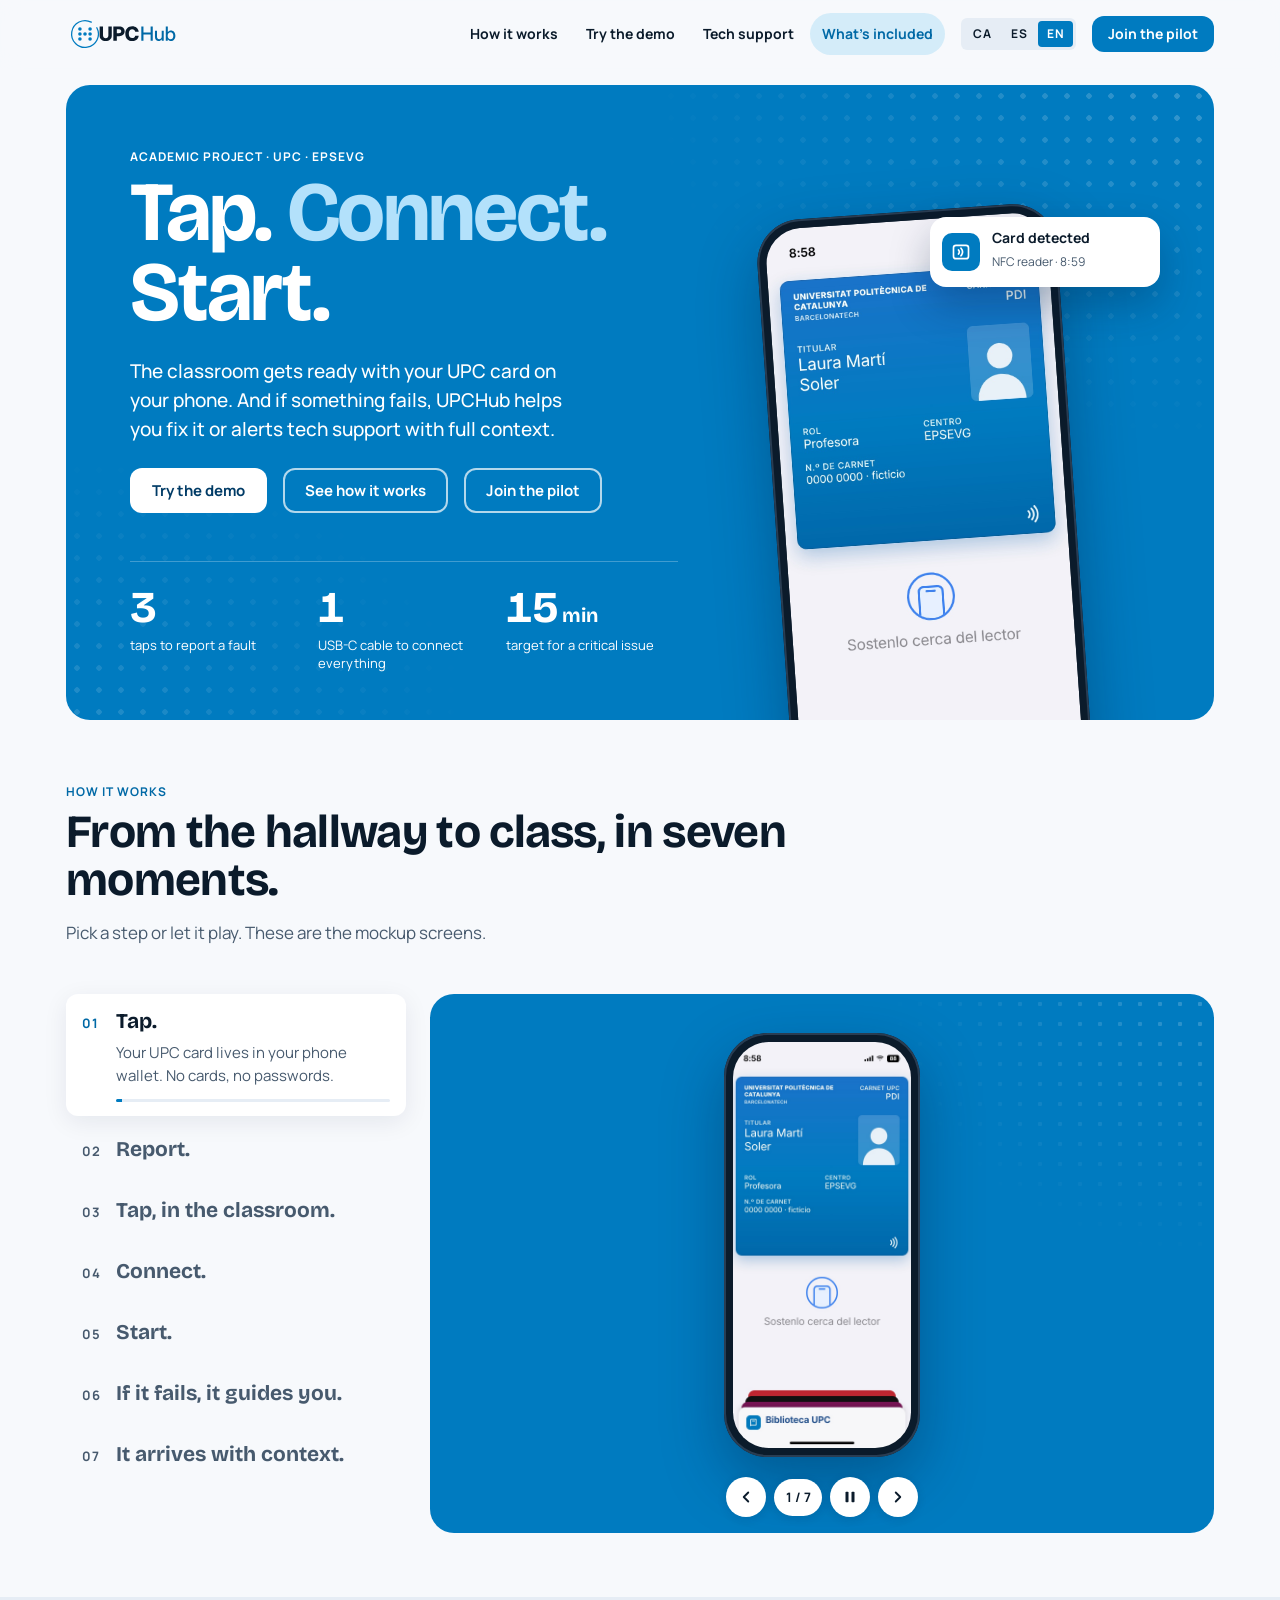
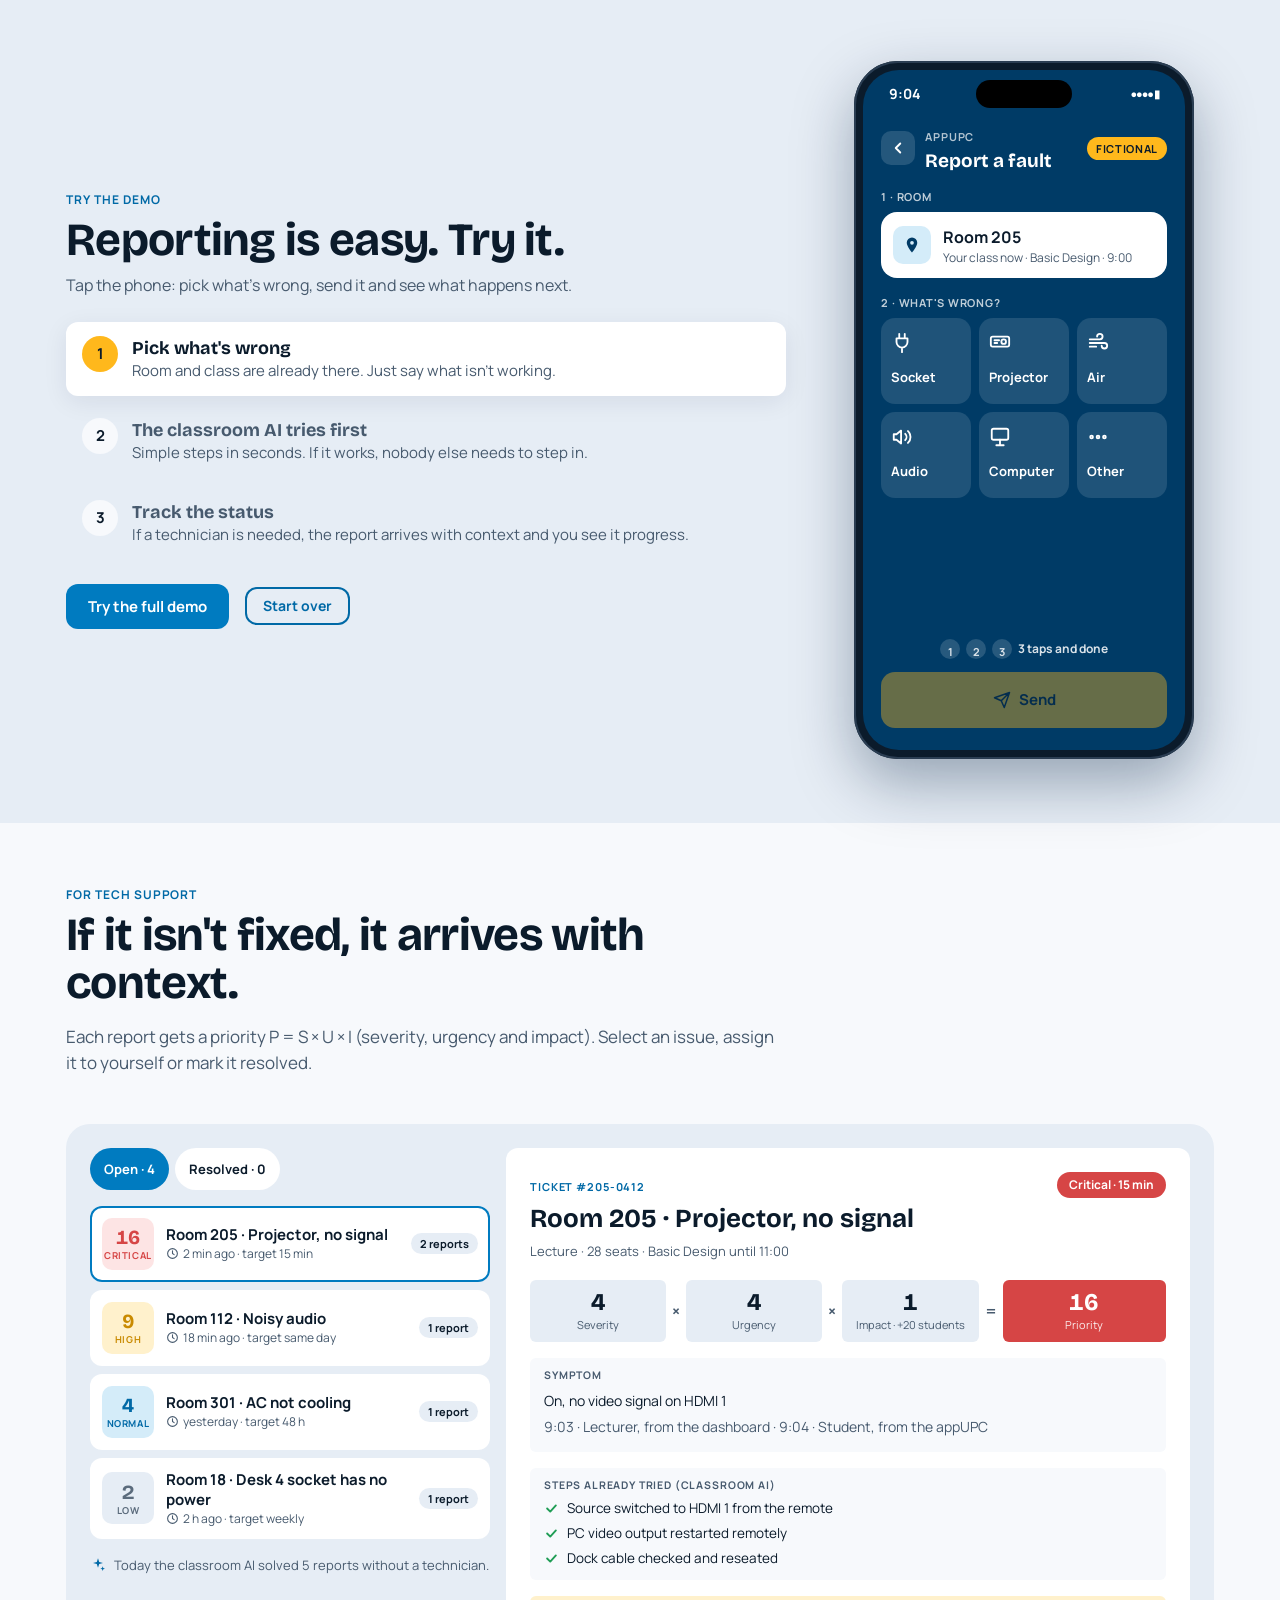
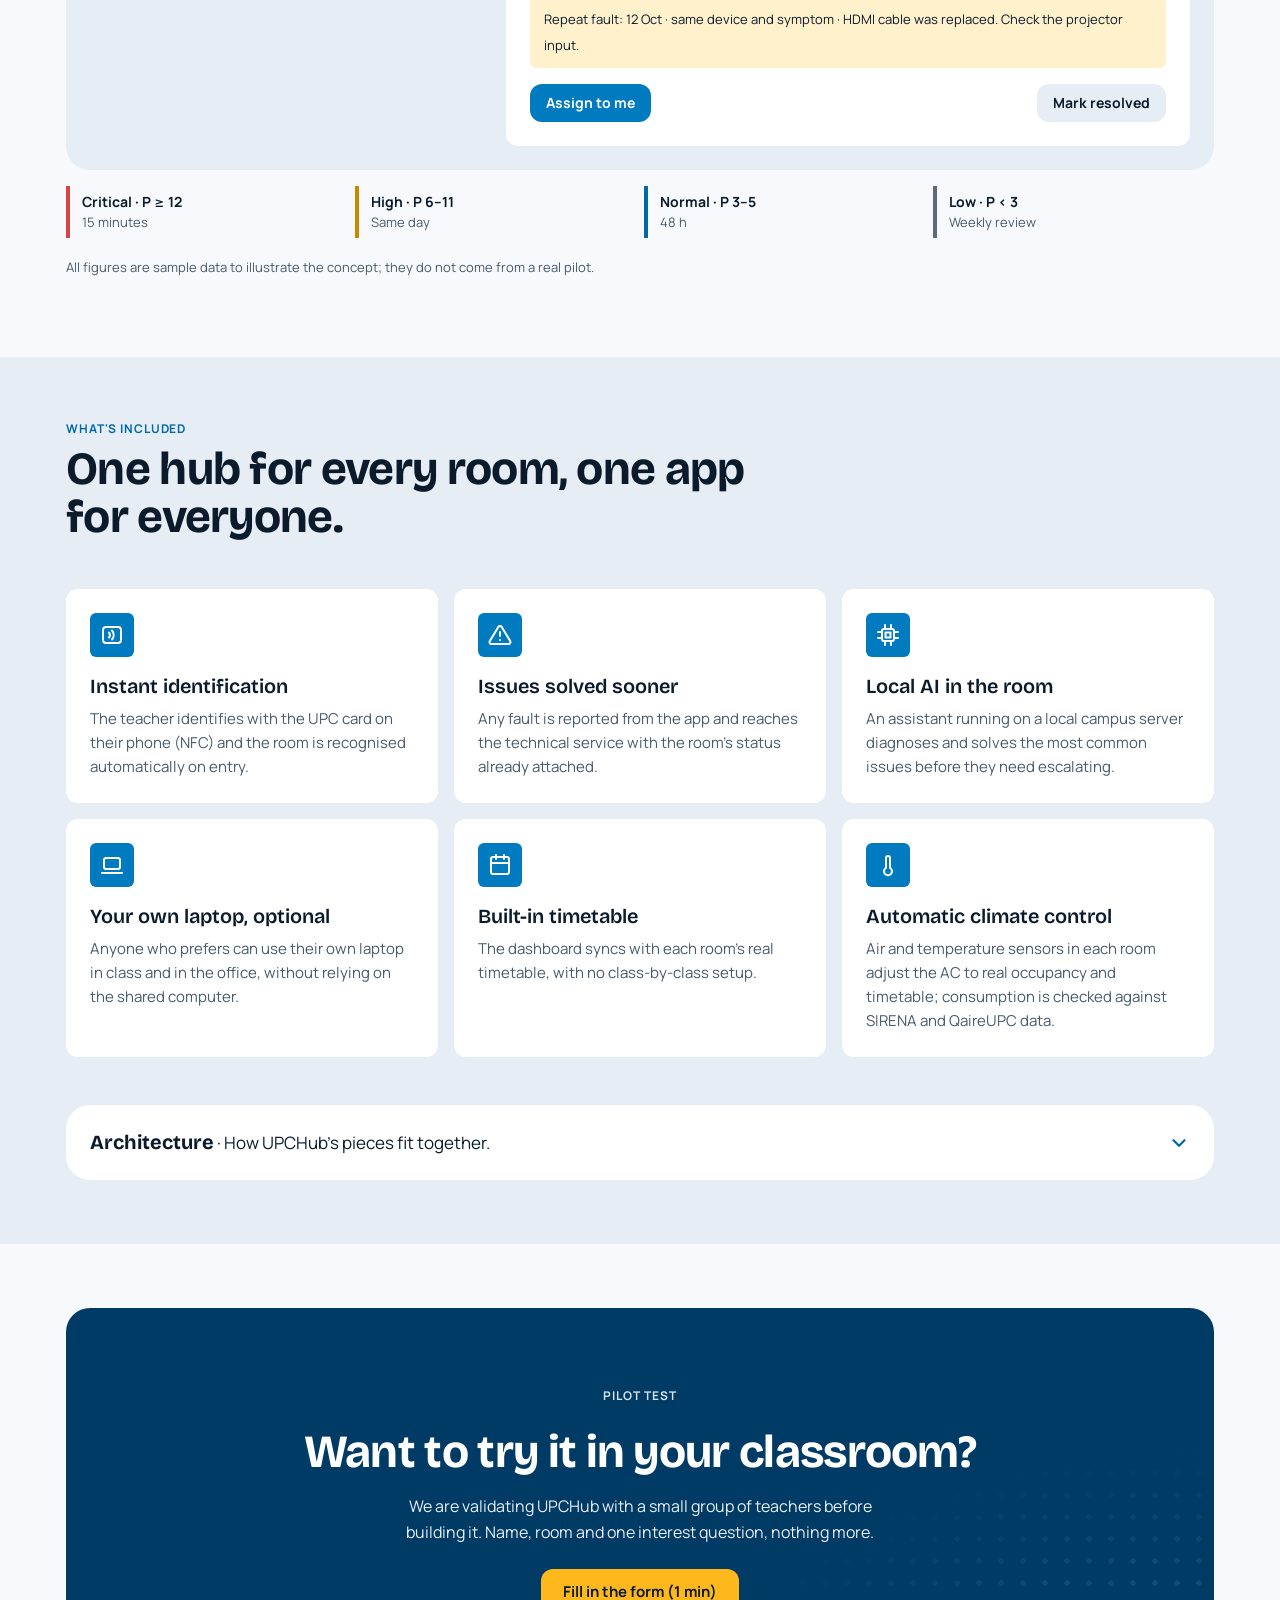
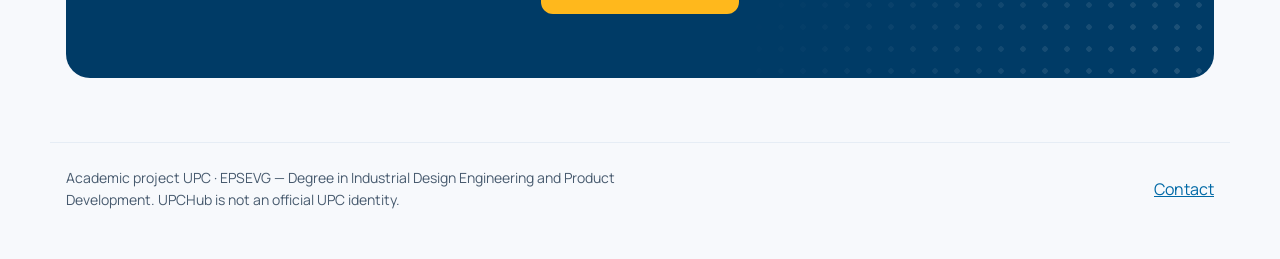
==== commit 06e91ccd: "Portada: botó «Prova la demo» cap a /demo/ (CA, amb ES/EN a i18n.js) Co-Authored-By: Claude Opus 5.5" ====
--- a/index.html
+++ b/index.html
@@ -22,7 +22,7 @@
 <link rel="preconnect" href="https://fonts.gstatic.com" crossorigin>
 <link rel="stylesheet" href="https://fonts.googleapis.com/css2?family=Bricolage+Grotesque:opsz,wght@12..96,600;12..96,700&family=Manrope:wght@400;500;700&display=swap">
 <link rel="preload" as="image" href="assets/mockups/1-carnet-wallet.jpg">
-<link rel="stylesheet" href="assets/styles.css?v=3g">
+<link rel="stylesheet" href="assets/styles.css?v=3h">
 <script>document.documentElement.classList.add('js');addEventListener('load',function(){if(!window.UPC_READY)document.documentElement.classList.remove('js')})</script>
 </head>
 <body>
@@ -85,7 +85,8 @@
       <h1 class="display-xl"><span class="w">Toca.</span> <span class="w">Connecta.</span> <span class="w">Comença.</span></h1>
       <p class="lead">L'aula es prepara amb el carnet UPC al mòbil. I si alguna cosa falla, UPCHub t'ajuda a resoldre-ho o avisa el servei tècnic amb tot el context.</p>
       <div class="hero-actions">
-        <a class="btn light" href="#com-funciona">Mira com funciona</a>
+        <a class="btn light" href="demo/">Prova la demo</a>
+        <a class="btn ghost" href="#com-funciona">Mira com funciona</a>
         <a class="btn ghost" href="#prova">Apunta't a la prova</a>
       </div>
       <dl class="stats">
@@ -152,7 +153,10 @@
           <li data-s="1"><b>La IA de l'aula ho prova</b><span>Passos senzills en segons. Si ho resol, ningú més ha d'intervenir.</span></li>
           <li data-s="2"><b>Segueix l'estat</b><span>Si cal un tècnic, l'avís arriba amb context i tu veus com avança.</span></li>
         </ol>
-        <button type="button" class="btn sec" id="restart">Tornar a començar</button>
+        <div class="demo-actions">
+          <a class="btn" href="demo/">Prova la demo completa</a>
+          <button type="button" class="btn sec" id="restart">Tornar a començar</button>
+        </div>
       </div>
       <div class="phone-wrap rv">
         <div class="dev phone live">
@@ -435,7 +439,7 @@
   </div>
 </footer>
 
-<script src="assets/i18n.js?v=3g"></script>
-<script src="assets/app.js?v=3g"></script>
+<script src="assets/i18n.js?v=3h"></script>
+<script src="assets/app.js?v=3h"></script>
 </body>
 </html>
--- a/assets/styles.css
+++ b/assets/styles.css
@@ -109,6 +109,7 @@
 @keyframes wIn{from{opacity:0;transform:translateY(24px)}}
 .hero-copy .lead{margin:var(--space-4) 0;max-width:36ch}
 .hero-actions{display:flex;flex-wrap:wrap;gap:var(--space-3)}
+.demo-actions{display:flex;flex-wrap:wrap;align-items:center;gap:var(--space-3)}
 .stats{display:grid;grid-template-columns:repeat(3,minmax(0,1fr));gap:var(--space-3);margin:var(--space-6) 0;padding-top:var(--space-4);border-top:1px solid rgba(255,255,255,.25)}
 .stats div{margin:0}
 .stats dt{font:700 clamp(32px,4vw,44px)/1 var(--font-display);letter-spacing:-.02em;font-variant-numeric:tabular-nums}
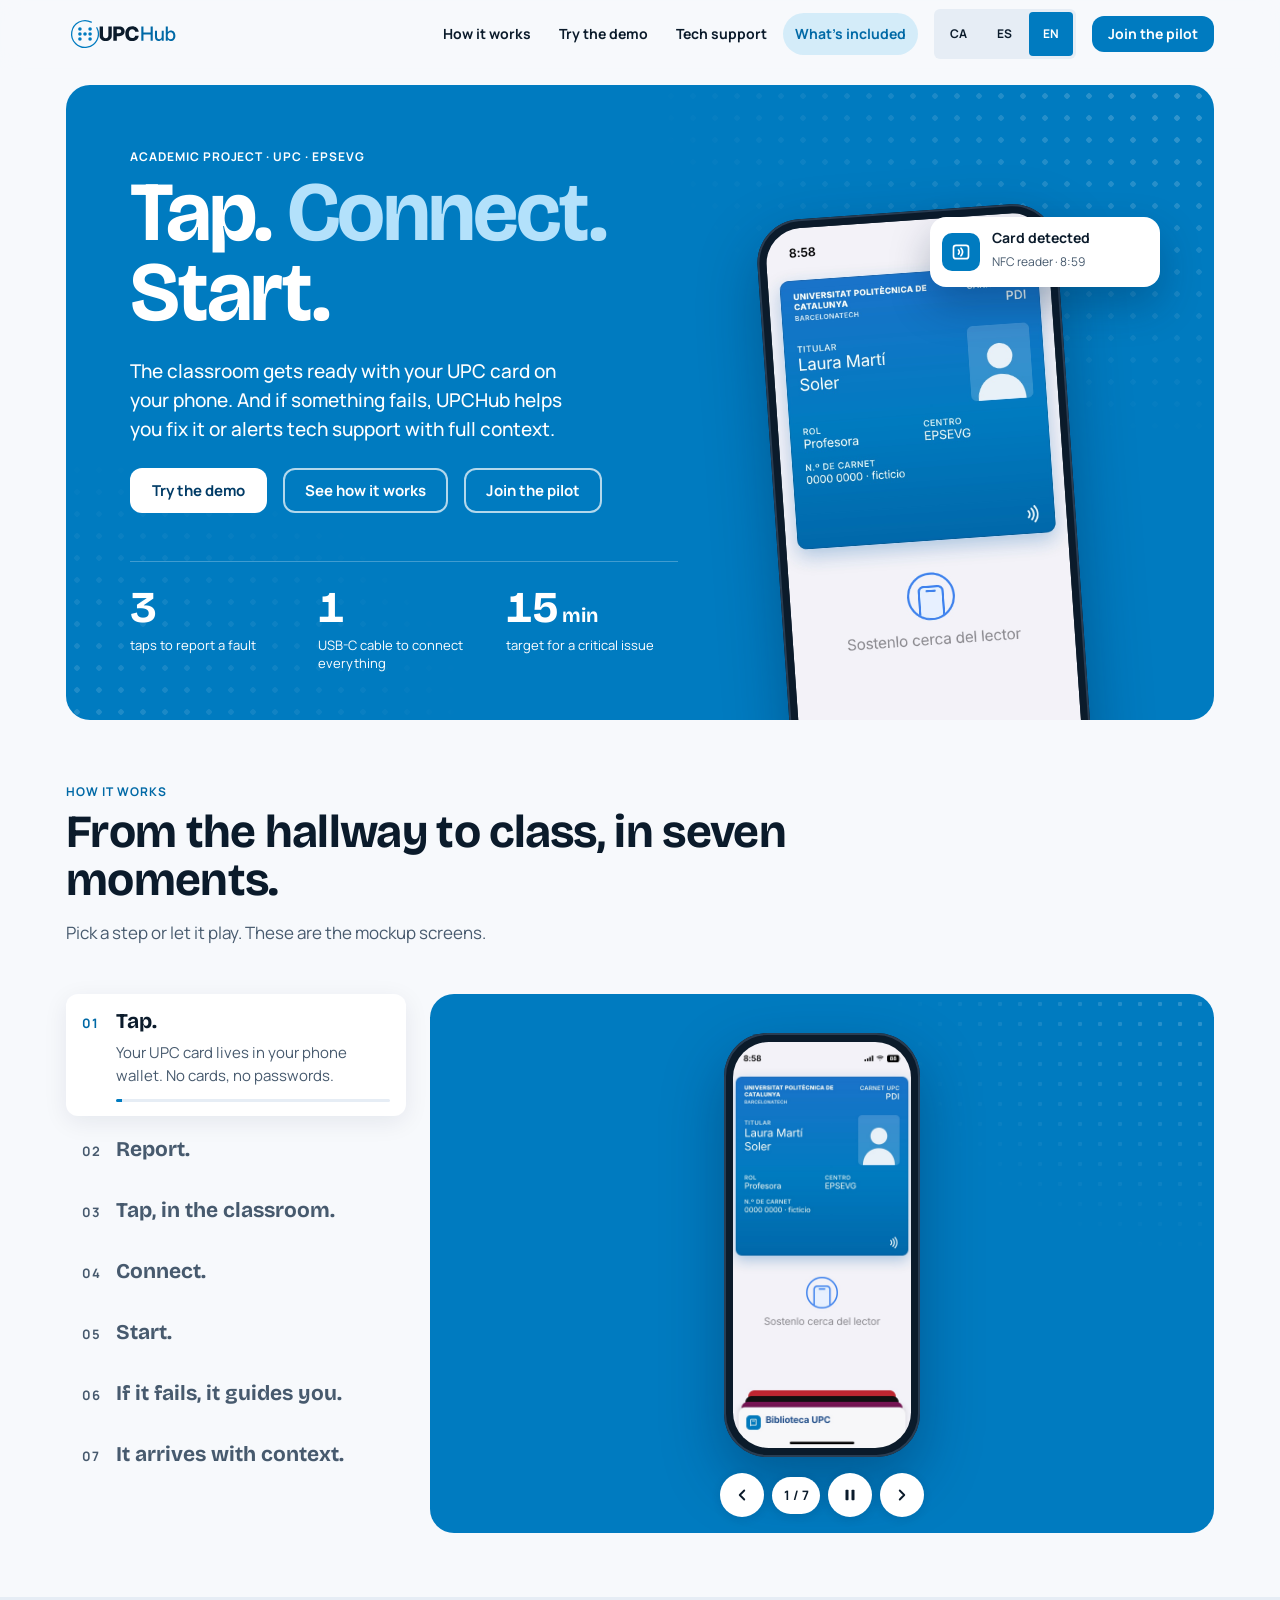
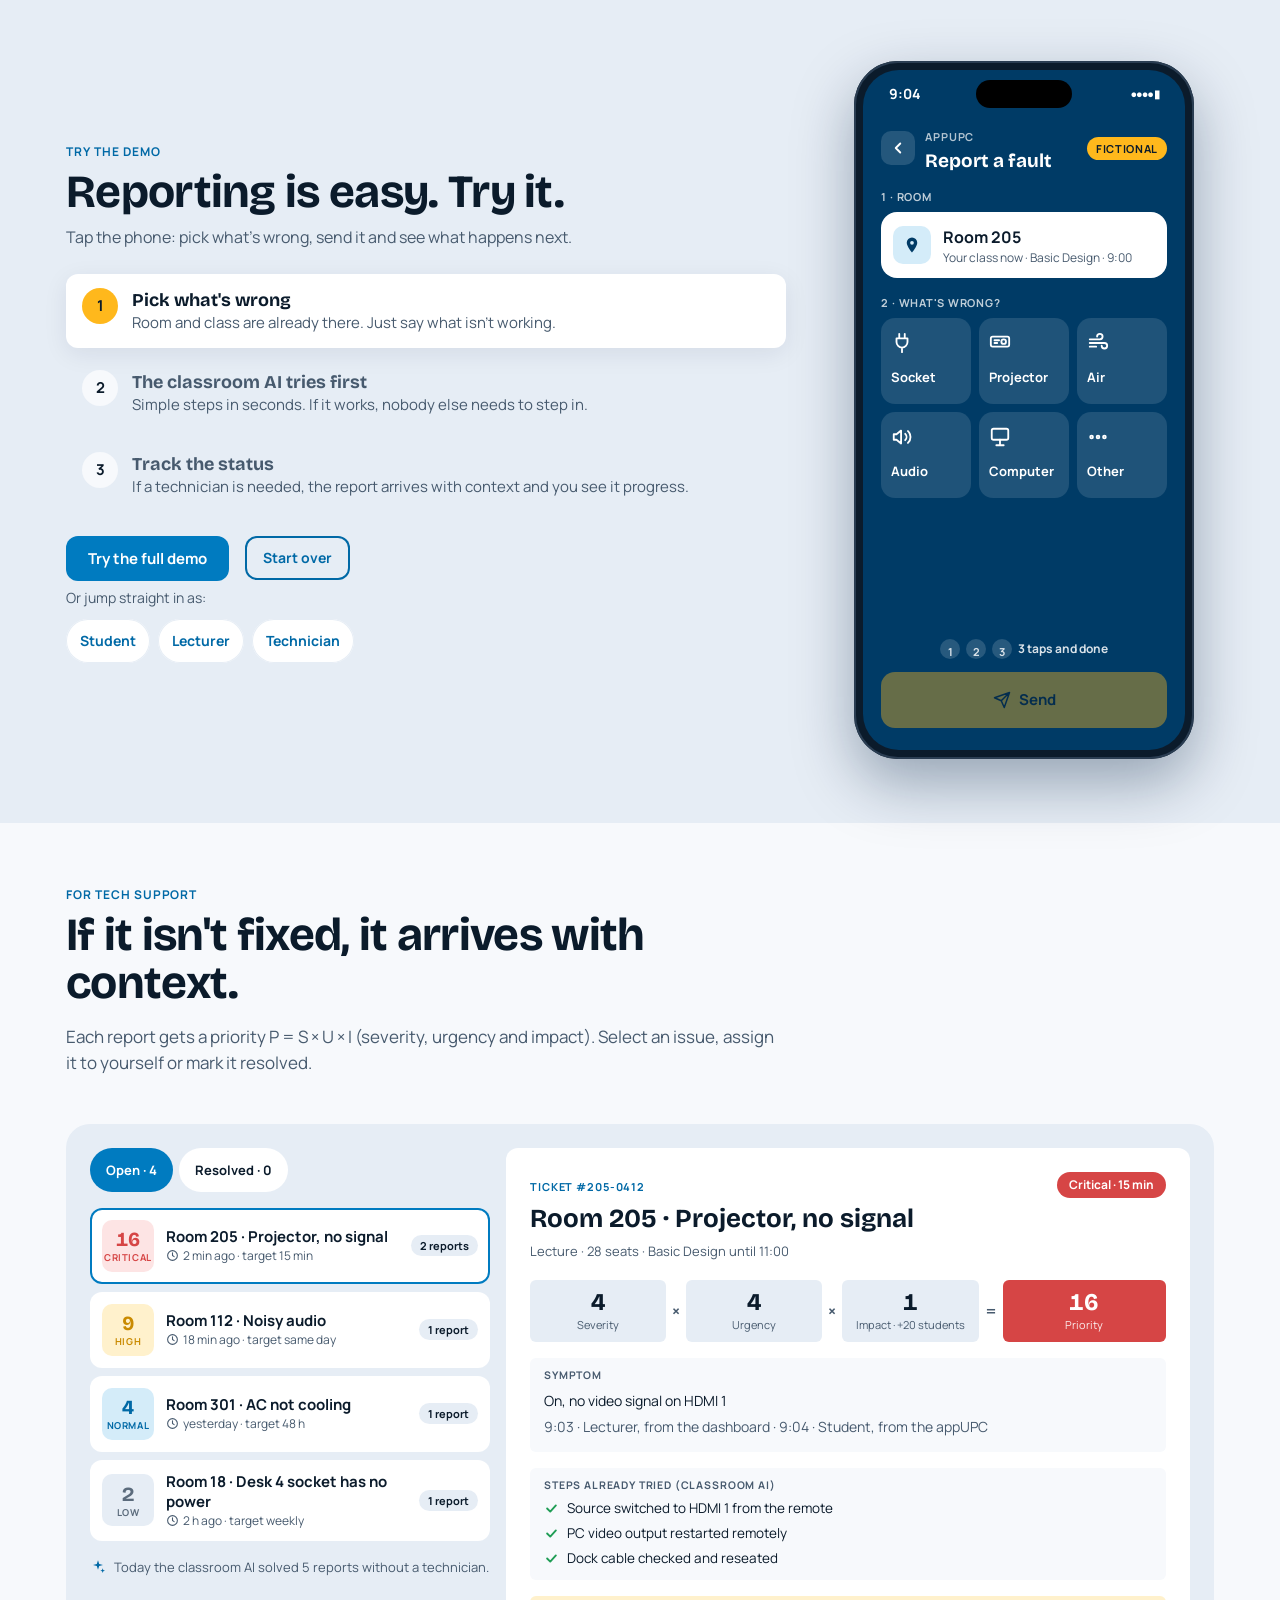
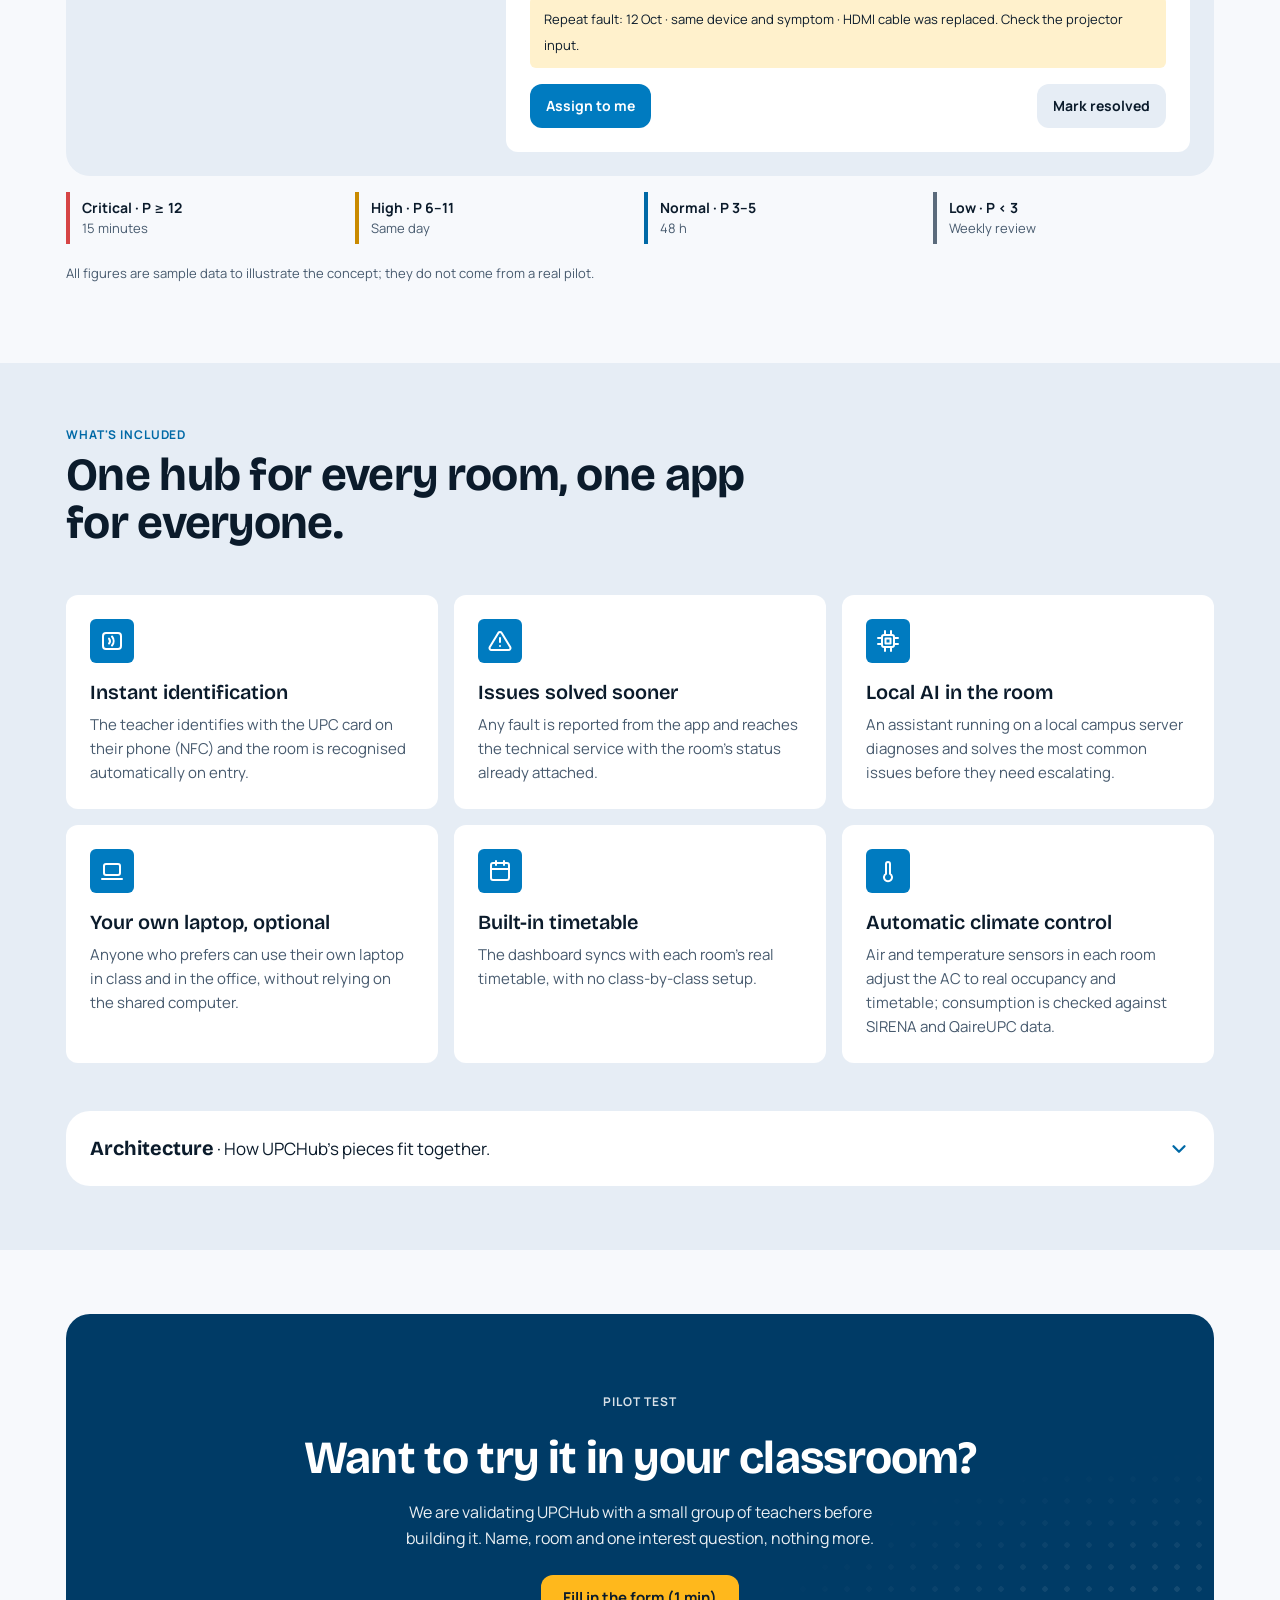
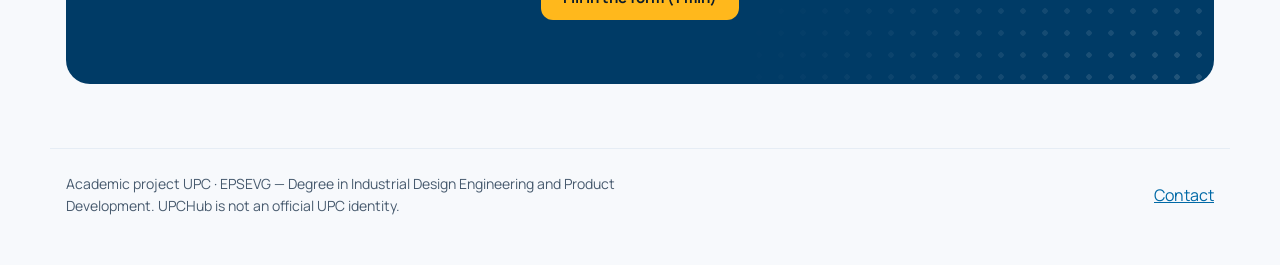
==== commit 352b82a1: "Millores d'UX a la web i a la demo: objectius tàctils de 44 px, accessos directes als rols, pistes, " ====
--- a/index.html
+++ b/index.html
@@ -22,7 +22,7 @@
 <link rel="preconnect" href="https://fonts.gstatic.com" crossorigin>
 <link rel="stylesheet" href="https://fonts.googleapis.com/css2?family=Bricolage+Grotesque:opsz,wght@12..96,600;12..96,700&family=Manrope:wght@400;500;700&display=swap">
 <link rel="preload" as="image" href="assets/mockups/1-carnet-wallet.jpg">
-<link rel="stylesheet" href="assets/styles.css?v=3h">
+<link rel="stylesheet" href="assets/styles.css?v=3i">
 <script>document.documentElement.classList.add('js');addEventListener('load',function(){if(!window.UPC_READY)document.documentElement.classList.remove('js')})</script>
 </head>
 <body>
@@ -58,7 +58,7 @@
 
 <header class="top">
   <div class="wrap">
-    <a href="#inici" aria-label="UPCHub — inici"><img class="logo l" src="assets/upchub-anillo-H-horizontal-claro.svg" alt="UPCHub"><img class="logo d" src="assets/upchub-anillo-H-horizontal-oscuro.svg" alt="UPCHub"></a>
+    <a href="#inici" aria-label="UPCHub — inici"><img class="logo l" src="assets/upchub-anillo-H-horizontal-claro.svg" width="116" height="38" alt="UPCHub"><img class="logo d" src="assets/upchub-anillo-H-horizontal-oscuro.svg" width="116" height="38" alt="UPCHub"></a>
     <nav id="nav" aria-label="Principal">
       <a href="#com-funciona">Com funciona</a>
       <a href="#demo">Prova la demo</a>
@@ -157,6 +157,7 @@
           <a class="btn" href="demo/">Prova la demo completa</a>
           <button type="button" class="btn sec" id="restart">Tornar a començar</button>
         </div>
+        <p class="demo-roles"><span>O entra directament com a:</span><a href="demo/#alumne">Alumne</a><a href="demo/#professor">Professor</a><a href="demo/#tecnic">Tècnic</a></p>
       </div>
       <div class="phone-wrap rv">
         <div class="dev phone live">
@@ -439,7 +440,7 @@
   </div>
 </footer>
 
-<script src="assets/i18n.js?v=3h"></script>
-<script src="assets/app.js?v=3h"></script>
+<script src="assets/i18n.js?v=3i"></script>
+<script src="assets/app.js?v=3i"></script>
 </body>
 </html>
--- a/assets/styles.css
+++ b/assets/styles.css
@@ -65,9 +65,9 @@
 .btn.ghost:hover{background:rgba(255,255,255,.12)}
 .btn.accent{background:var(--accent);color:var(--on-accent)}
 .btn.accent:hover{background:#ffc94d}
-.btn.sec{background:transparent;color:var(--brand-text);box-shadow:inset 0 0 0 2px currentColor;padding:12px 18px;font-size:14px}
+.btn.sec{background:transparent;color:var(--brand-text);box-shadow:inset 0 0 0 2px currentColor;min-height:44px;padding:0 18px;font-size:14px}
 .btn.sec:hover{background:var(--brand-tint)}
-.ic-btn{width:40px;height:40px;border-radius:50%;border:0;background:var(--surface-0);color:var(--ink);display:grid;place-items:center;box-shadow:0 2px 10px rgba(0,30,60,.12)}
+.ic-btn{width:44px;height:44px;border-radius:50%;border:0;background:var(--surface-0);color:var(--ink);display:grid;place-items:center;box-shadow:0 2px 10px rgba(0,30,60,.12)}
 .ic-btn svg{width:18px;height:18px}
 .ic-btn:hover{background:var(--brand);color:#fff}
 
@@ -82,10 +82,16 @@
 .top nav a:hover{color:var(--brand-text)}
 .top nav a.act{background:var(--brand-tint);color:var(--brand-text)}
 .top .btn{padding:11px 16px;font-size:14px}
+.demo-roles{display:flex;flex-wrap:wrap;align-items:center;gap:var(--space-2);margin-top:var(--space-1);font-size:14px;color:var(--ink-muted)}
+.demo-roles a{display:inline-flex;align-items:center;min-height:44px;padding:0 14px;border-radius:99px;background:var(--surface-0);color:var(--brand-text);font-weight:700;text-decoration:none;box-shadow:inset 0 0 0 1px var(--surface-200)}
+.demo-roles a:hover{background:var(--brand-tint)}
+footer a{display:inline-flex;align-items:center;min-height:44px}
+.demo-roles span{flex-basis:100%}
+.top .wrap>a:first-child{display:inline-flex;align-items:center;min-height:44px}
 .lang{display:flex;gap:2px;background:var(--surface-200);border-radius:var(--radius-sm);padding:3px}
-.lang button{border:0;background:transparent;color:var(--ink);font:700 12px/1 var(--font-sans);letter-spacing:.04em;padding:7px 9px;border-radius:4px}
+.lang button{border:0;background:transparent;color:var(--ink);font:700 12px/1 var(--font-sans);letter-spacing:.04em;min-width:44px;min-height:44px;padding:0 9px;border-radius:4px}
 .lang button[aria-pressed="true"]{background:var(--brand);color:var(--on-brand)}
-.menu-btn{display:none;border:0;background:var(--surface-200);width:42px;height:42px;border-radius:var(--radius-sm);place-items:center}
+.menu-btn{display:none;border:0;background:var(--surface-200);width:44px;height:44px;border-radius:var(--radius-sm);place-items:center}
 .menu-btn svg{width:22px;height:22px}
 @media(max-width:900px){
   .menu-btn{display:grid}
@@ -285,7 +291,7 @@
 .queue{display:grid;gap:var(--space-3);grid-template-columns:1fr;background:var(--surface-200);border-radius:var(--radius-lg);padding:var(--space-3)}
 @media(min-width:900px){.queue{grid-template-columns:400px 1fr;padding:var(--space-4)}}
 .qtabs{display:flex;gap:6px;margin-bottom:var(--space-3)}
-.qtab{border:0;background:var(--surface-0);font-weight:700;font-size:13px;padding:8px 14px;border-radius:99px}
+.qtab{border:0;background:var(--surface-0);font-weight:700;font-size:13px;min-height:44px;padding:0 16px;border-radius:99px}
 .qtab[aria-pressed="true"]{background:var(--brand);color:#fff}
 #qitems{display:grid;gap:8px}
 .qi{width:100%;border:0;text-align:left;background:var(--surface-0);border-radius:var(--radius-md);padding:12px;display:grid;grid-template-columns:auto 1fr auto;gap:12px;align-items:center;box-shadow:inset 0 0 0 2px transparent;transition:box-shadow .2s,transform .2s;animation:fIn .35s ease}
@@ -327,7 +333,7 @@
 .box li svg{width:15px;height:15px;color:var(--ok);flex:none;margin-top:2px}
 .repeat{background:var(--c-alt-soft);border-radius:var(--radius-sm);padding:10px 14px;font-size:13px}
 .qd-actions{display:flex;gap:8px;flex-wrap:wrap;margin-top:auto}
-.qd-actions .btn{padding:12px 16px;font-size:14px}
+.qd-actions .btn{min-height:44px;padding:0 16px;font-size:14px}
 .qd-actions .btn.done-btn{margin-left:auto;background:var(--surface-200);color:var(--ink)}
 .qd-actions .btn.done-btn:hover{background:var(--ok);color:#fff}
 @media(max-width:520px){.formula{grid-template-columns:1fr 1fr 1fr;row-gap:8px}.formula .op{display:none}.formula .f.res{grid-column:span 3}.qd-actions .btn.done-btn{margin-left:0}}
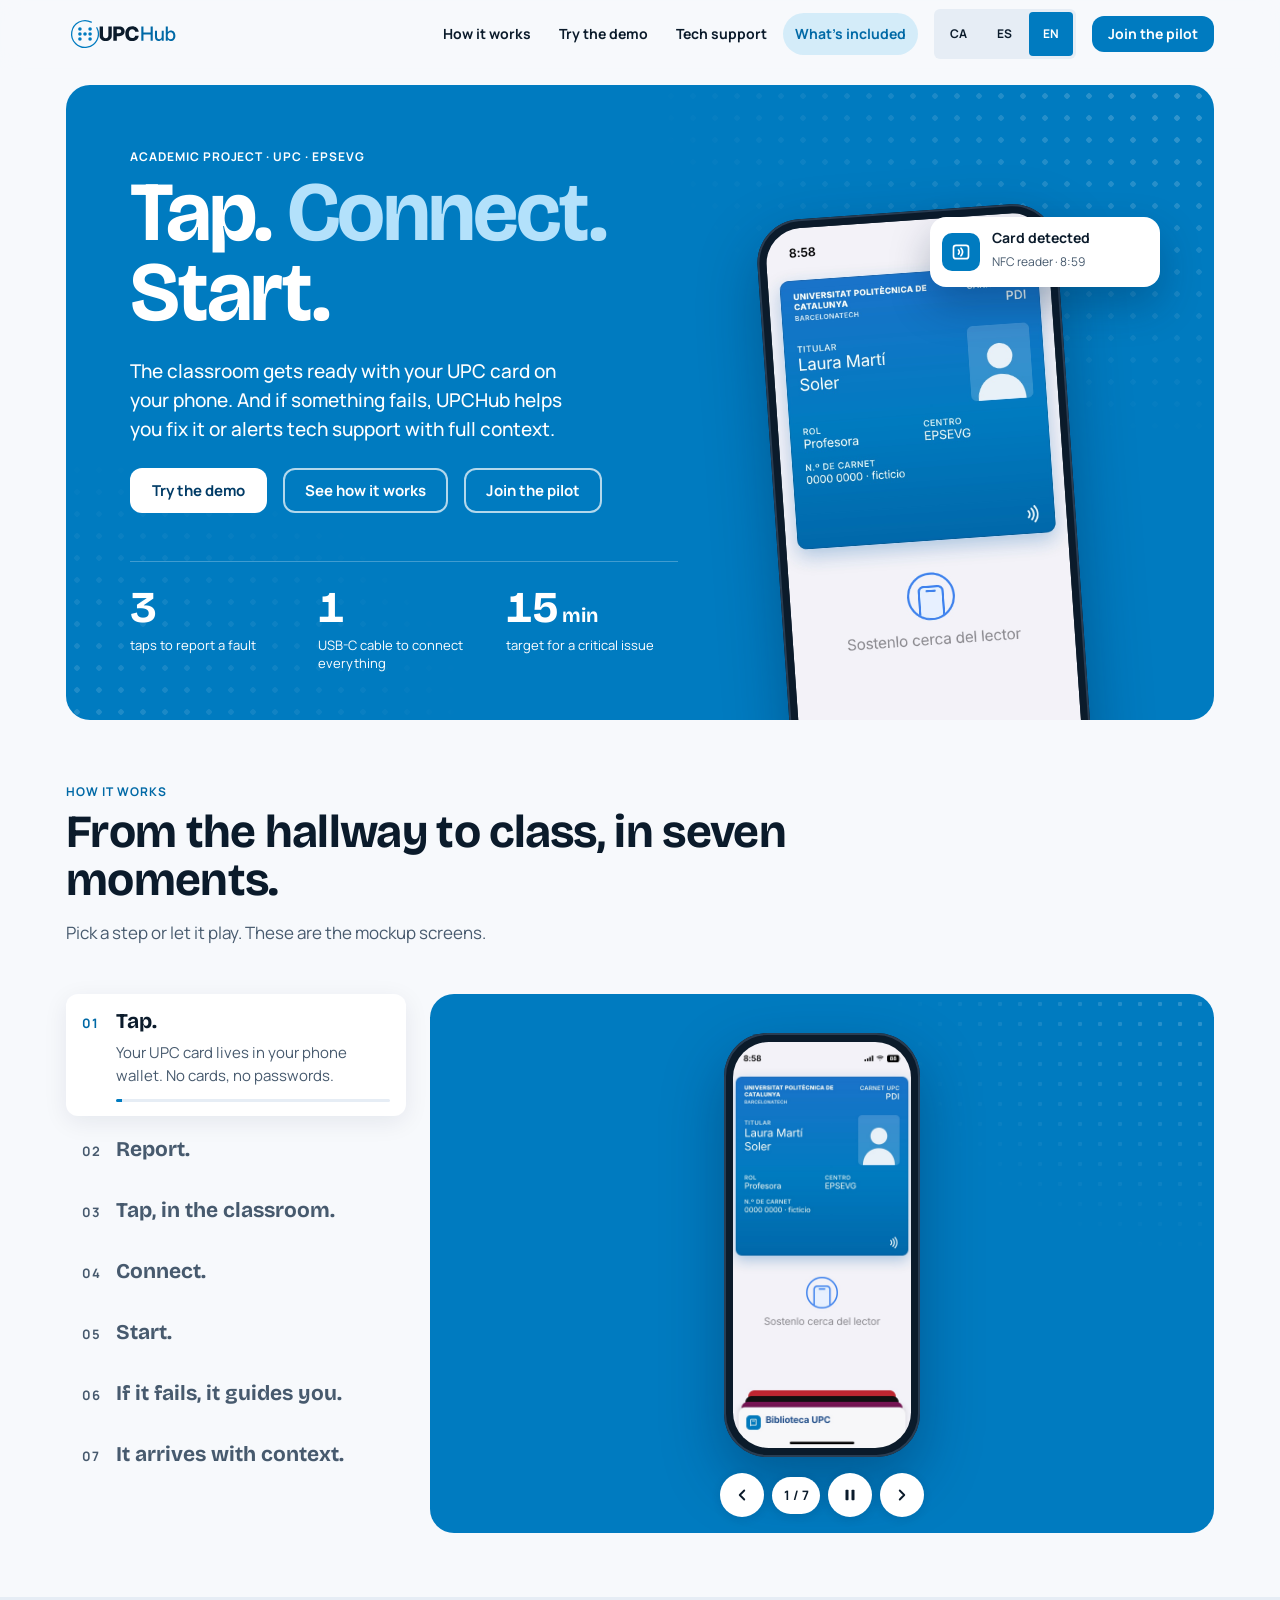
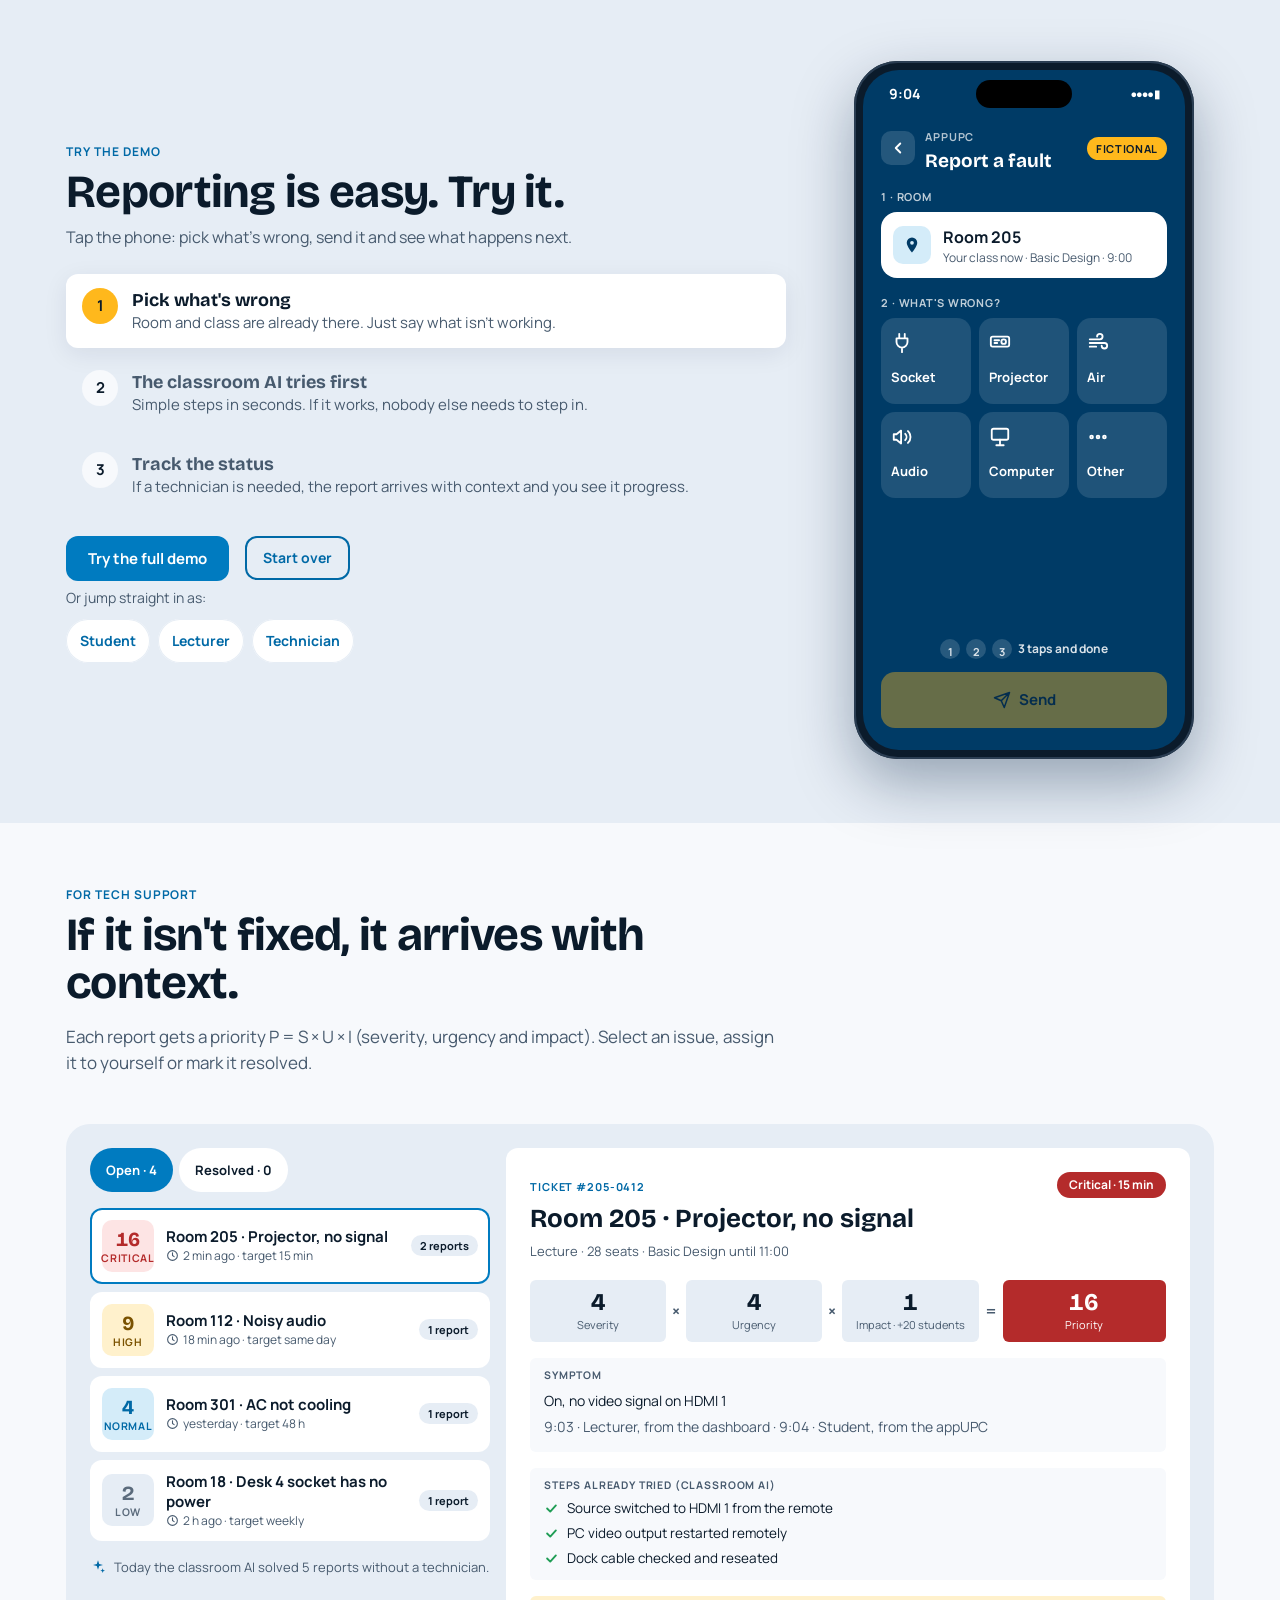
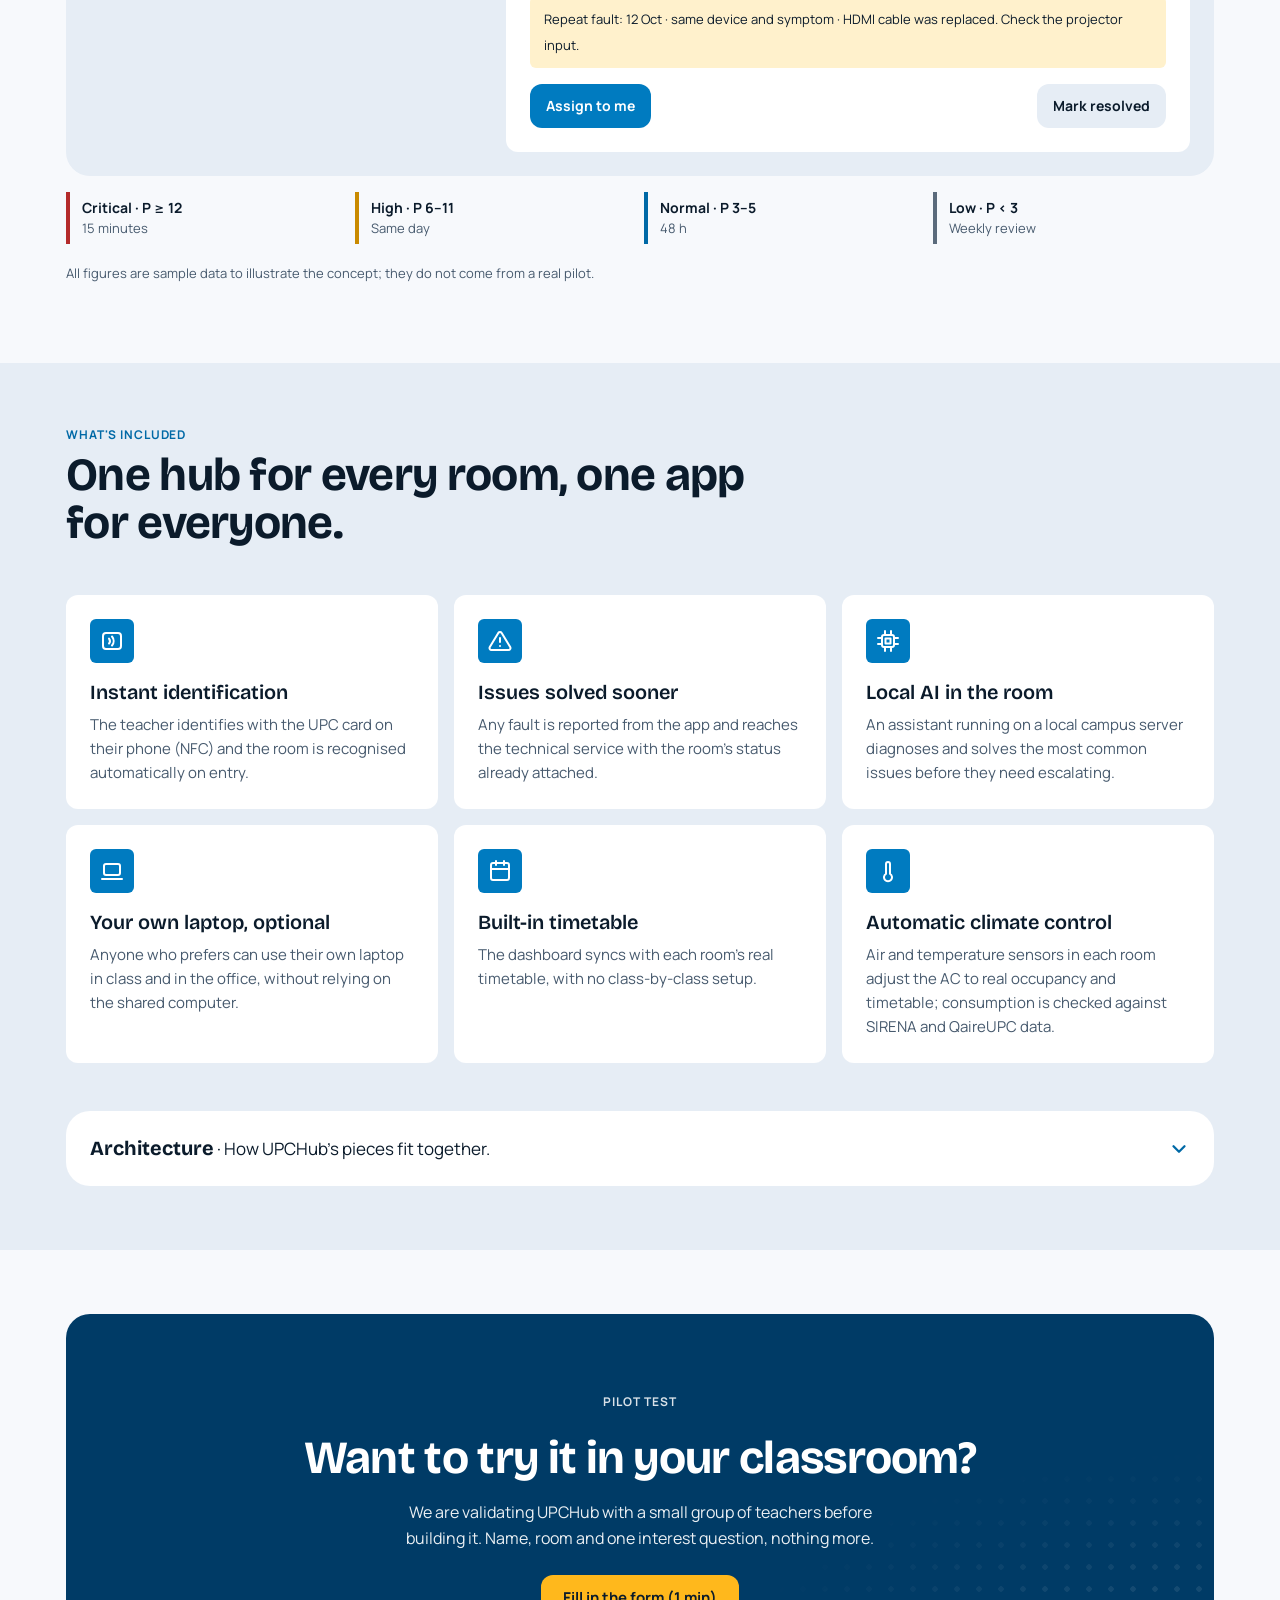
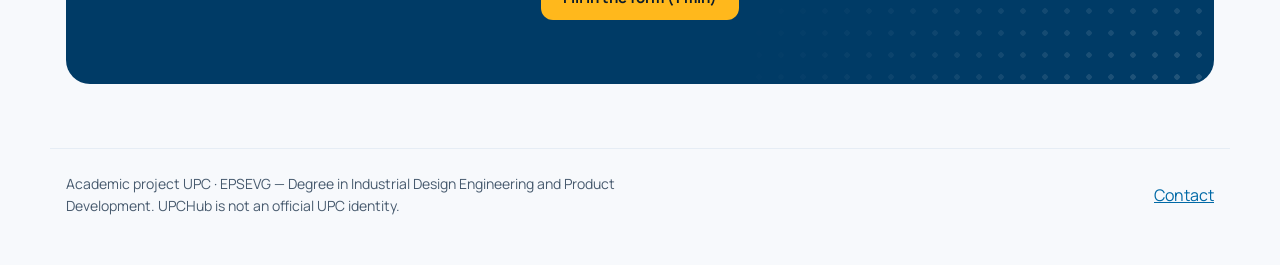
==== commit 74490663: "Corregeix les targetes de tipus de l'alumne i el contrast de la cua - Demo: el radio de cada targeta" ====
--- a/index.html
+++ b/index.html
@@ -22,7 +22,7 @@
 <link rel="preconnect" href="https://fonts.gstatic.com" crossorigin>
 <link rel="stylesheet" href="https://fonts.googleapis.com/css2?family=Bricolage+Grotesque:opsz,wght@12..96,600;12..96,700&family=Manrope:wght@400;500;700&display=swap">
 <link rel="preload" as="image" href="assets/mockups/1-carnet-wallet.jpg">
-<link rel="stylesheet" href="assets/styles.css?v=3i">
+<link rel="stylesheet" href="assets/styles.css?v=3j">
 <script>document.documentElement.classList.add('js');addEventListener('load',function(){if(!window.UPC_READY)document.documentElement.classList.remove('js')})</script>
 </head>
 <body>
--- a/assets/styles.css
+++ b/assets/styles.css
@@ -4,7 +4,9 @@
   --brand:#007bc0; --on-brand:#ffffff; --brand-text:#0069a6; --brand-deep:#003b66; --brand-tint:#d4ecf9;
   --accent:#ffb81c; --on-accent:#0b1b2b; --focus-ring:#0069a6; --border:#8497ab;
   --ok:#1f9d55; --warn:#e8a317; --bad:#d64545;
-  --c-crit:#d64545; --c-crit-soft:#fde4e4; --c-alt:#c98a00; --c-alt-soft:#fff1cc; --c-norm:#0069a6; --c-norm-soft:#d4ecf9; --c-low:#5b6b7c; --c-low-soft:#e6edf5;
+  --c-crit:#b42b2b; --c-crit-soft:#fde4e4; --c-alt:#c98a00; --c-alt-soft:#fff1cc; --c-norm:#0069a6; --c-norm-soft:#d4ecf9; --c-low:#5b6b7c; --c-low-soft:#e6edf5;
+  --c-alt-ink:#7a5200; /* text ambre sobre --c-alt-soft (4.5:1) */
+  --on-level:#ffffff; --on-c-alt:#0b1b2b; /* text sobre els fons sòlids de prioritat */
   --font-display:"Bricolage Grotesque","Helvetica Neue",Arial,sans-serif;
   --font-sans:"Manrope","Helvetica Neue",Arial,sans-serif;
   --space-1:4px; --space-2:8px; --space-3:16px; --space-4:24px; --space-6:48px; --space-8:64px;
@@ -19,6 +21,7 @@
     --brand-text:#5bbcf5; --brand-deep:#0a4f82; --brand-tint:#123a57; --accent:#ffc94d;
     --focus-ring:#5bbcf5; --border:#5d7a94; --logo-light:none; --logo-dark:block;
     --c-crit:#ff7b7b; --c-crit-soft:#3a1a1f; --c-alt:#ffc94d; --c-alt-soft:#3a2e10; --c-norm:#5bbcf5; --c-norm-soft:#123a57; --c-low:#a3b6c8; --c-low-soft:#16293b;
+    --c-alt-ink:#ffc94d; --on-level:#0b1b2b;
     --stage-light:#122a40; color-scheme:dark;
   }
 }
@@ -27,6 +30,7 @@
   --brand-text:#5bbcf5; --brand-deep:#0a4f82; --brand-tint:#123a57; --accent:#ffc94d;
   --focus-ring:#5bbcf5; --border:#5d7a94; --logo-light:none; --logo-dark:block;
   --c-crit:#ff7b7b; --c-crit-soft:#3a1a1f; --c-alt:#ffc94d; --c-alt-soft:#3a2e10; --c-norm:#5bbcf5; --c-norm-soft:#123a57; --c-low:#a3b6c8; --c-low-soft:#16293b;
+  --c-alt-ink:#ffc94d; --on-level:#0b1b2b;
   --stage-light:#122a40; color-scheme:dark;
 }
 *{box-sizing:border-box}
@@ -284,7 +288,7 @@
 .track li:not(.on){color:#5b6b7c}
 .grouped{margin-top:12px;background:rgba(255,255,255,.1);border-radius:14px;padding:12px;font-size:12px;line-height:17px}
 .grouped b{display:flex;justify-content:space-between;align-items:center;font-size:13px;margin-bottom:4px}
-.grouped em{font-style:normal;background:var(--bad);color:#fff;font-size:10px;padding:3px 8px;border-radius:99px}
+.grouped em{font-style:normal;background:var(--c-crit);color:var(--on-level);font-size:10px;padding:3px 8px;border-radius:99px}
 .note-in{font-size:13px;line-height:19px;opacity:.85;text-align:center;margin:0 8px}
 
 /* queue */
@@ -298,9 +302,9 @@
 .qi:hover{transform:translateX(3px)}
 .qi[aria-pressed="true"]{box-shadow:inset 0 0 0 2px var(--brand)}
 .pscore{width:52px;height:52px;border-radius:10px;display:flex;flex-direction:column;align-items:center;justify-content:center;font:700 20px/1 var(--font-display);font-variant-numeric:tabular-nums}
-.pscore small{font:700 9.5px/1 var(--font-sans);letter-spacing:.06em;margin-top:4px;text-transform:uppercase}
+.pscore small{font:700 10.5px/1 var(--font-sans);letter-spacing:.06em;margin-top:4px;text-transform:uppercase}
 .lv-c .pscore,.pscore.lv-c{background:var(--c-crit-soft);color:var(--c-crit)}
-.pscore.lv-a{background:var(--c-alt-soft);color:var(--c-alt)}
+.pscore.lv-a{background:var(--c-alt-soft);color:var(--c-alt-ink)}
 .pscore.lv-n{background:var(--c-norm-soft);color:var(--c-norm)}
 .pscore.lv-b{background:var(--c-low-soft);color:var(--c-low)}
 .qi b{display:block;font-size:15px;line-height:20px}
@@ -317,15 +321,15 @@
 .qd-top h3{font-size:26px;line-height:30px;margin-top:6px}
 .qd-top p{margin:4px 0 0;font-size:13px;color:var(--ink-muted)}
 .lvl{font:700 12px/1 var(--font-sans);padding:7px 12px;border-radius:99px}
-.lvl.lv-c{background:var(--c-crit);color:#fff}.lvl.lv-a{background:var(--c-alt);color:#fff}.lvl.lv-n{background:var(--c-norm);color:#fff}.lvl.lv-b{background:var(--c-low);color:#fff}
+.lvl.lv-c{background:var(--c-crit);color:var(--on-level)}.lvl.lv-a{background:var(--c-alt);color:var(--on-c-alt)}.lvl.lv-n{background:var(--c-norm);color:var(--on-level)}.lvl.lv-b{background:var(--c-low);color:var(--on-level)}
 .formula{display:grid;grid-template-columns:1fr auto 1fr auto 1fr auto 1.2fr;gap:6px;align-items:center;text-align:center}
 .formula .f{background:var(--surface-200);border-radius:var(--radius-sm);padding:10px 4px}
 .formula .f b{display:block;font:700 24px/1 var(--font-display);font-variant-numeric:tabular-nums}
 .formula .f span{font-size:11px;color:var(--ink-muted);line-height:14px;display:block;margin-top:4px}
 .formula .op{font-weight:700;color:var(--ink-muted)}
-.formula .f.res{color:#fff}
-.formula .f.res span{color:#fff;opacity:.9}
-.formula .f.res.lv-c{background:var(--c-crit)}.formula .f.res.lv-a{background:var(--c-alt)}.formula .f.res.lv-n{background:var(--c-norm)}.formula .f.res.lv-b{background:var(--c-low)}
+.formula .f.res{color:var(--on-level)}
+.formula .f.res span{color:inherit}
+.formula .f.res.lv-c{background:var(--c-crit)}.formula .f.res.lv-a{background:var(--c-alt);color:var(--on-c-alt)}.formula .f.res.lv-n{background:var(--c-norm)}.formula .f.res.lv-b{background:var(--c-low)}
 .box{background:var(--surface-100);border-radius:var(--radius-sm);padding:12px 14px;font-size:14px}
 .box .cap2{font:700 10.5px/1 var(--font-sans);letter-spacing:.08em;color:var(--ink-muted);margin-bottom:8px;display:block;text-transform:uppercase}
 .box ul{list-style:none;margin:0;padding:0;display:grid;gap:6px}
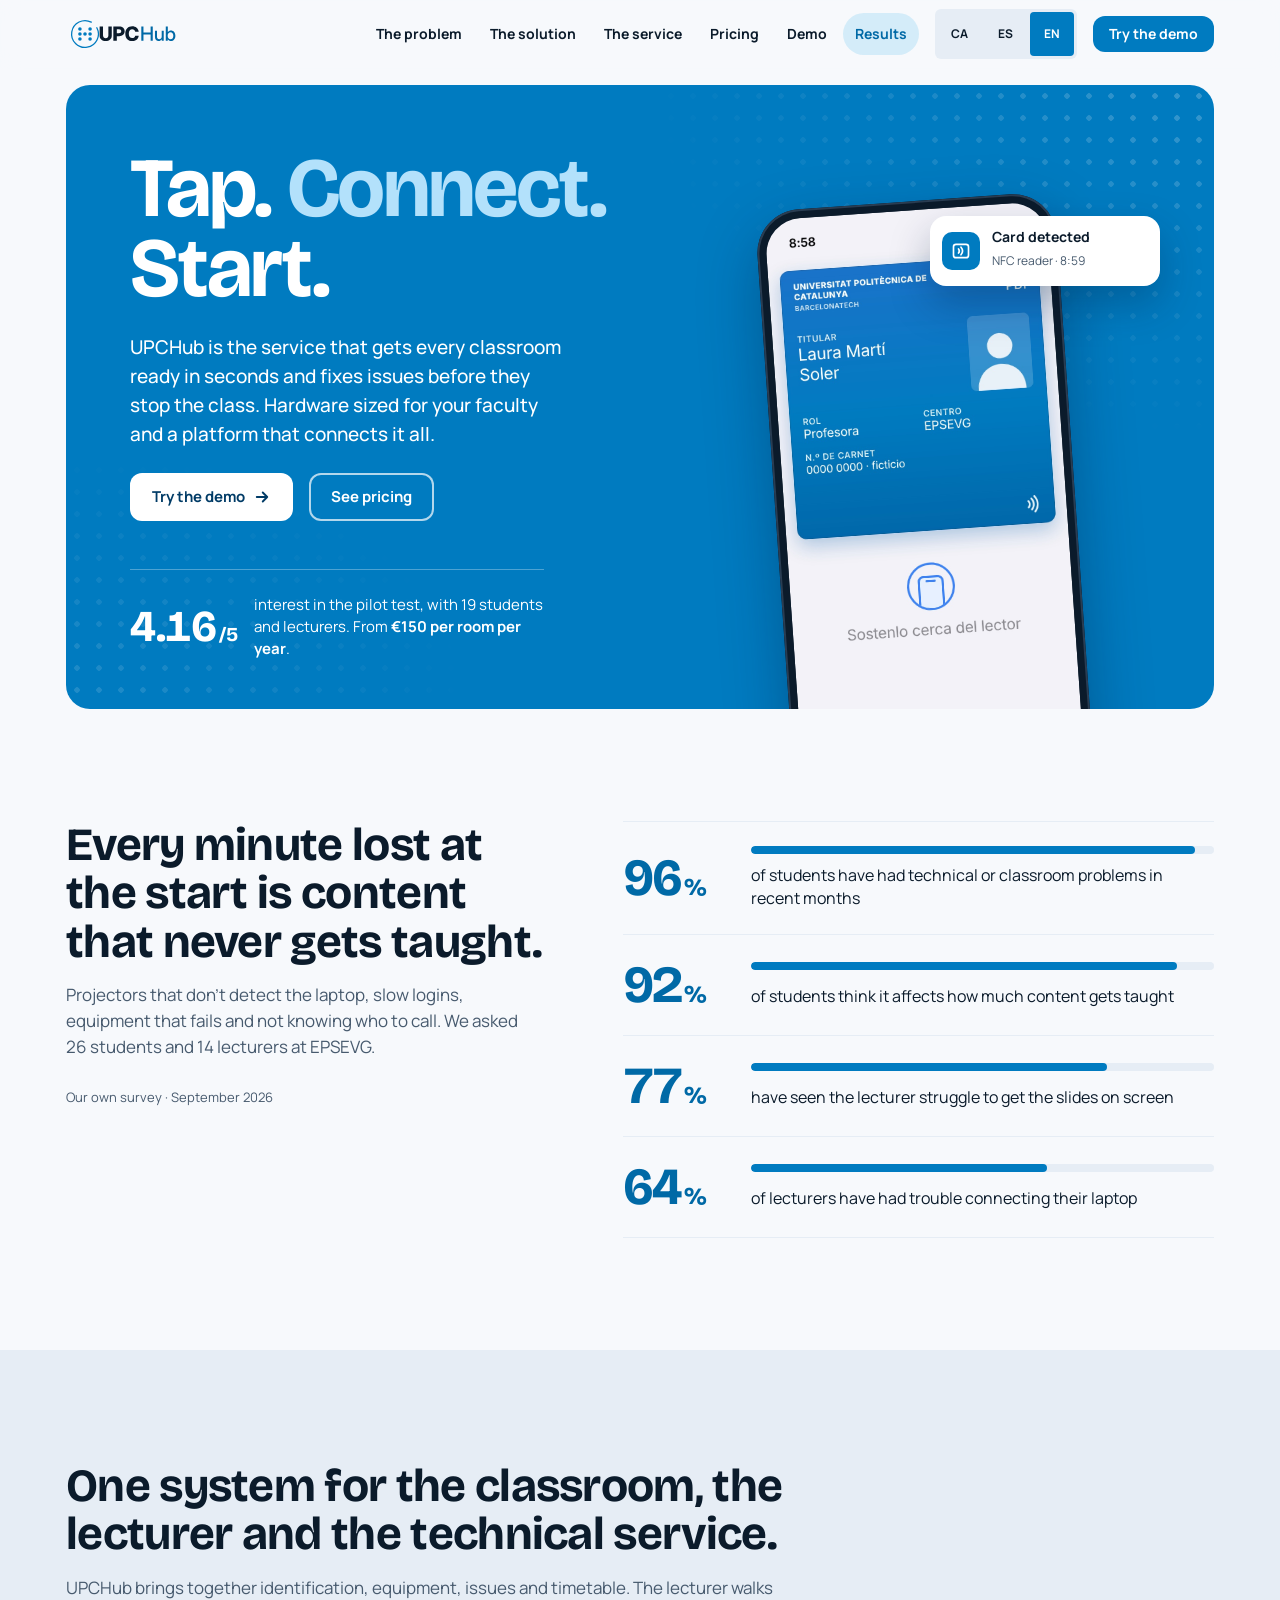
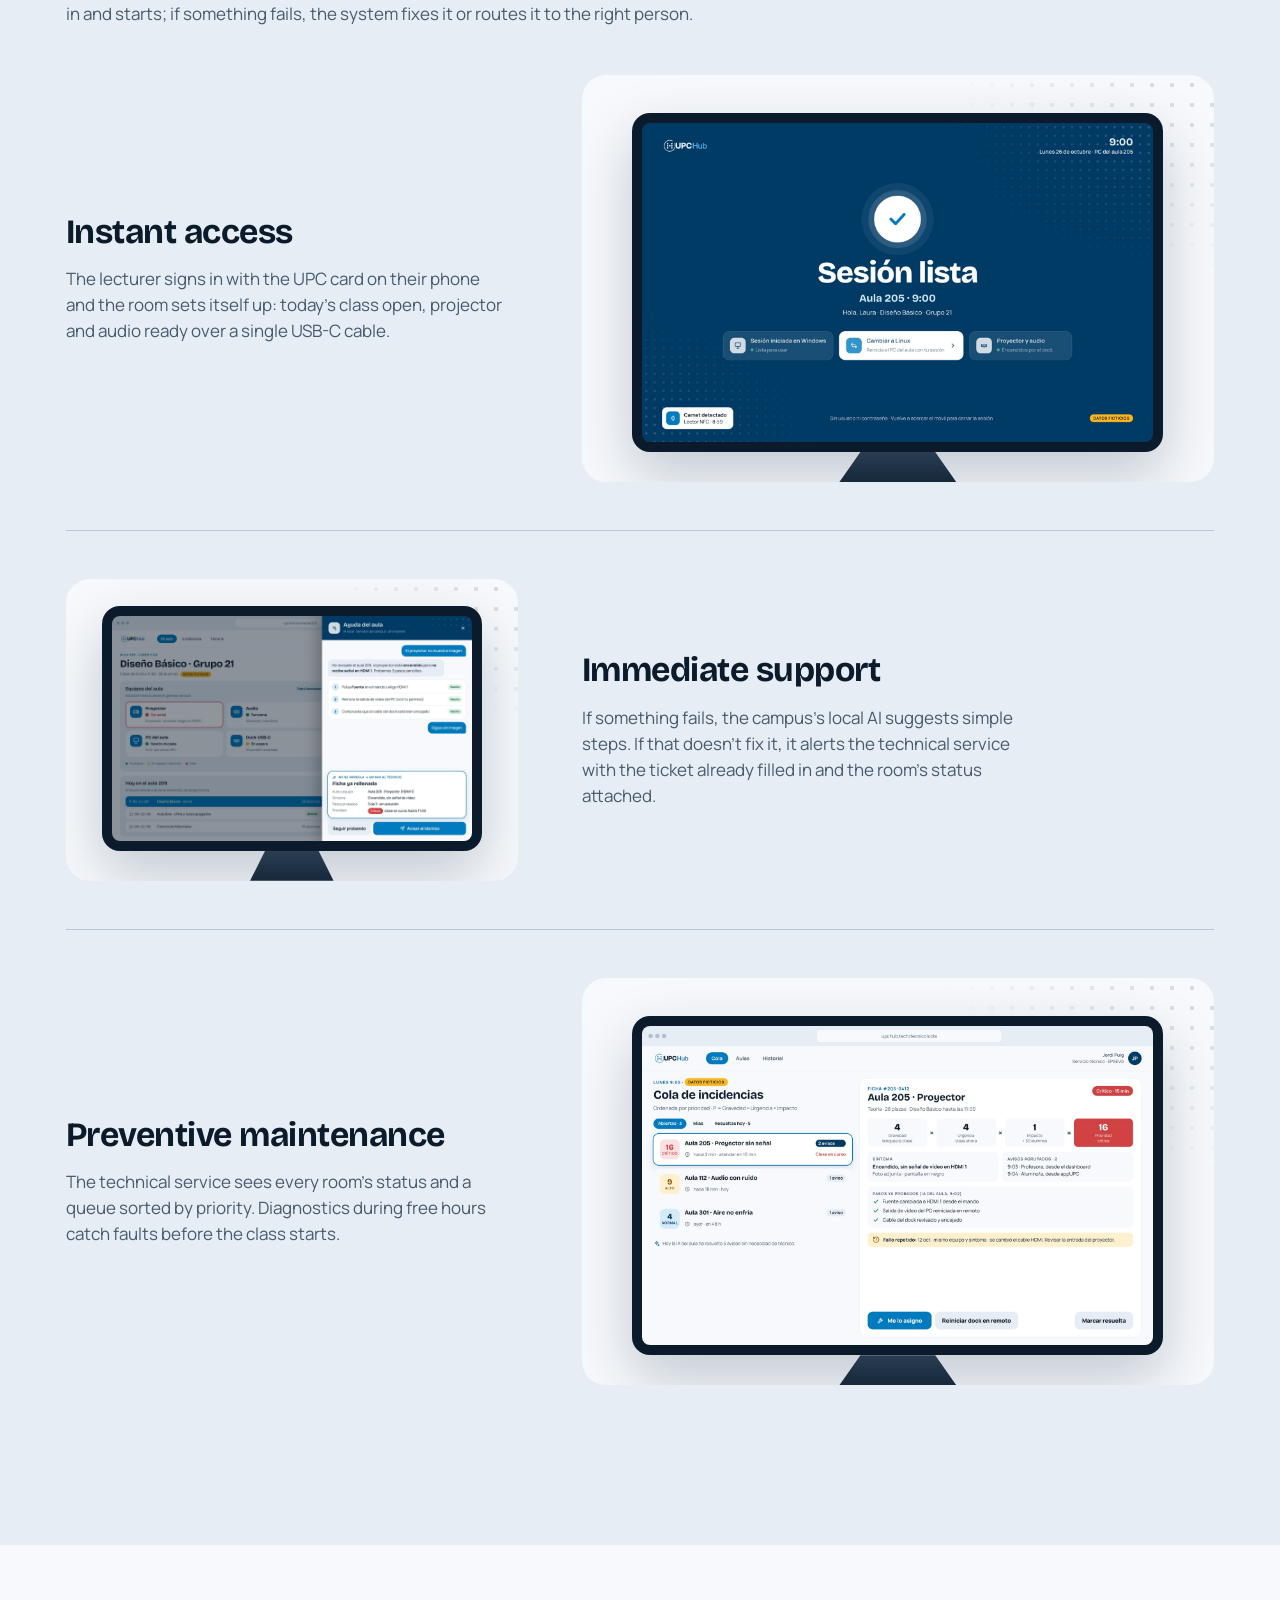
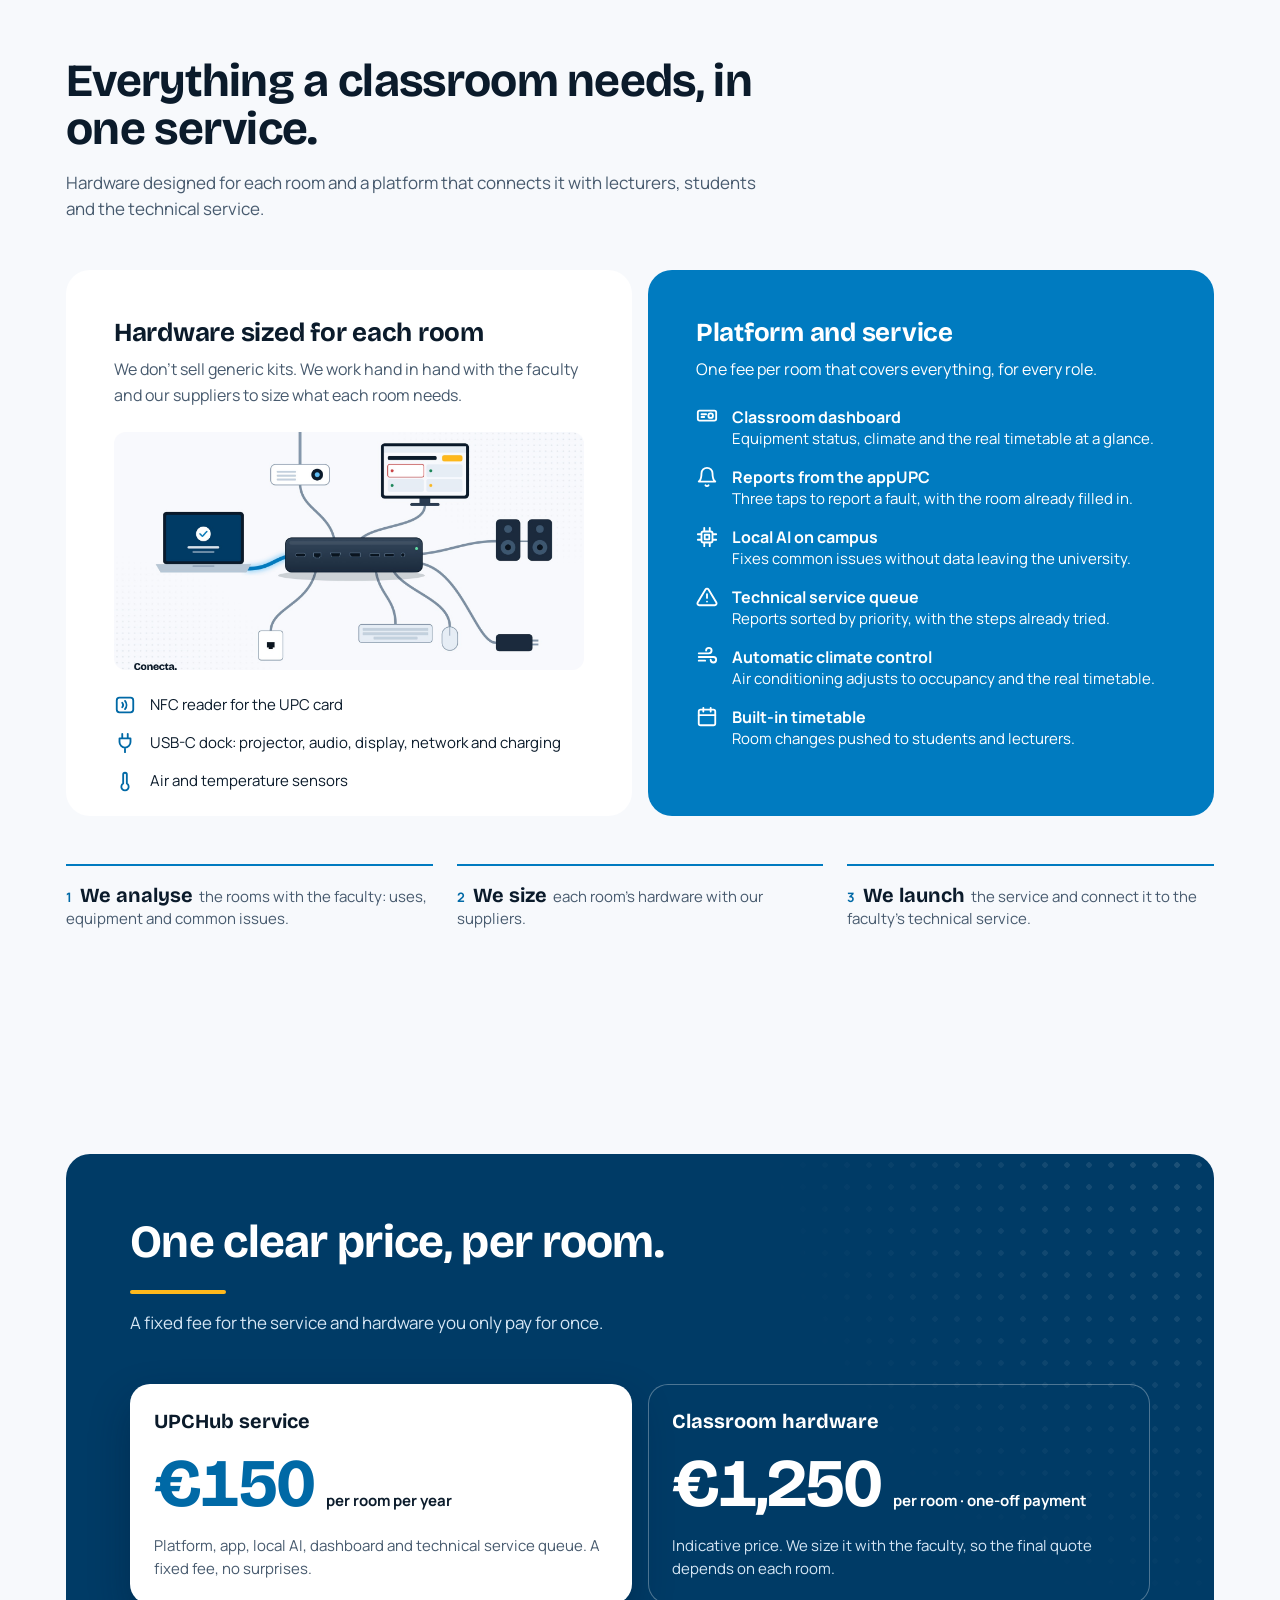
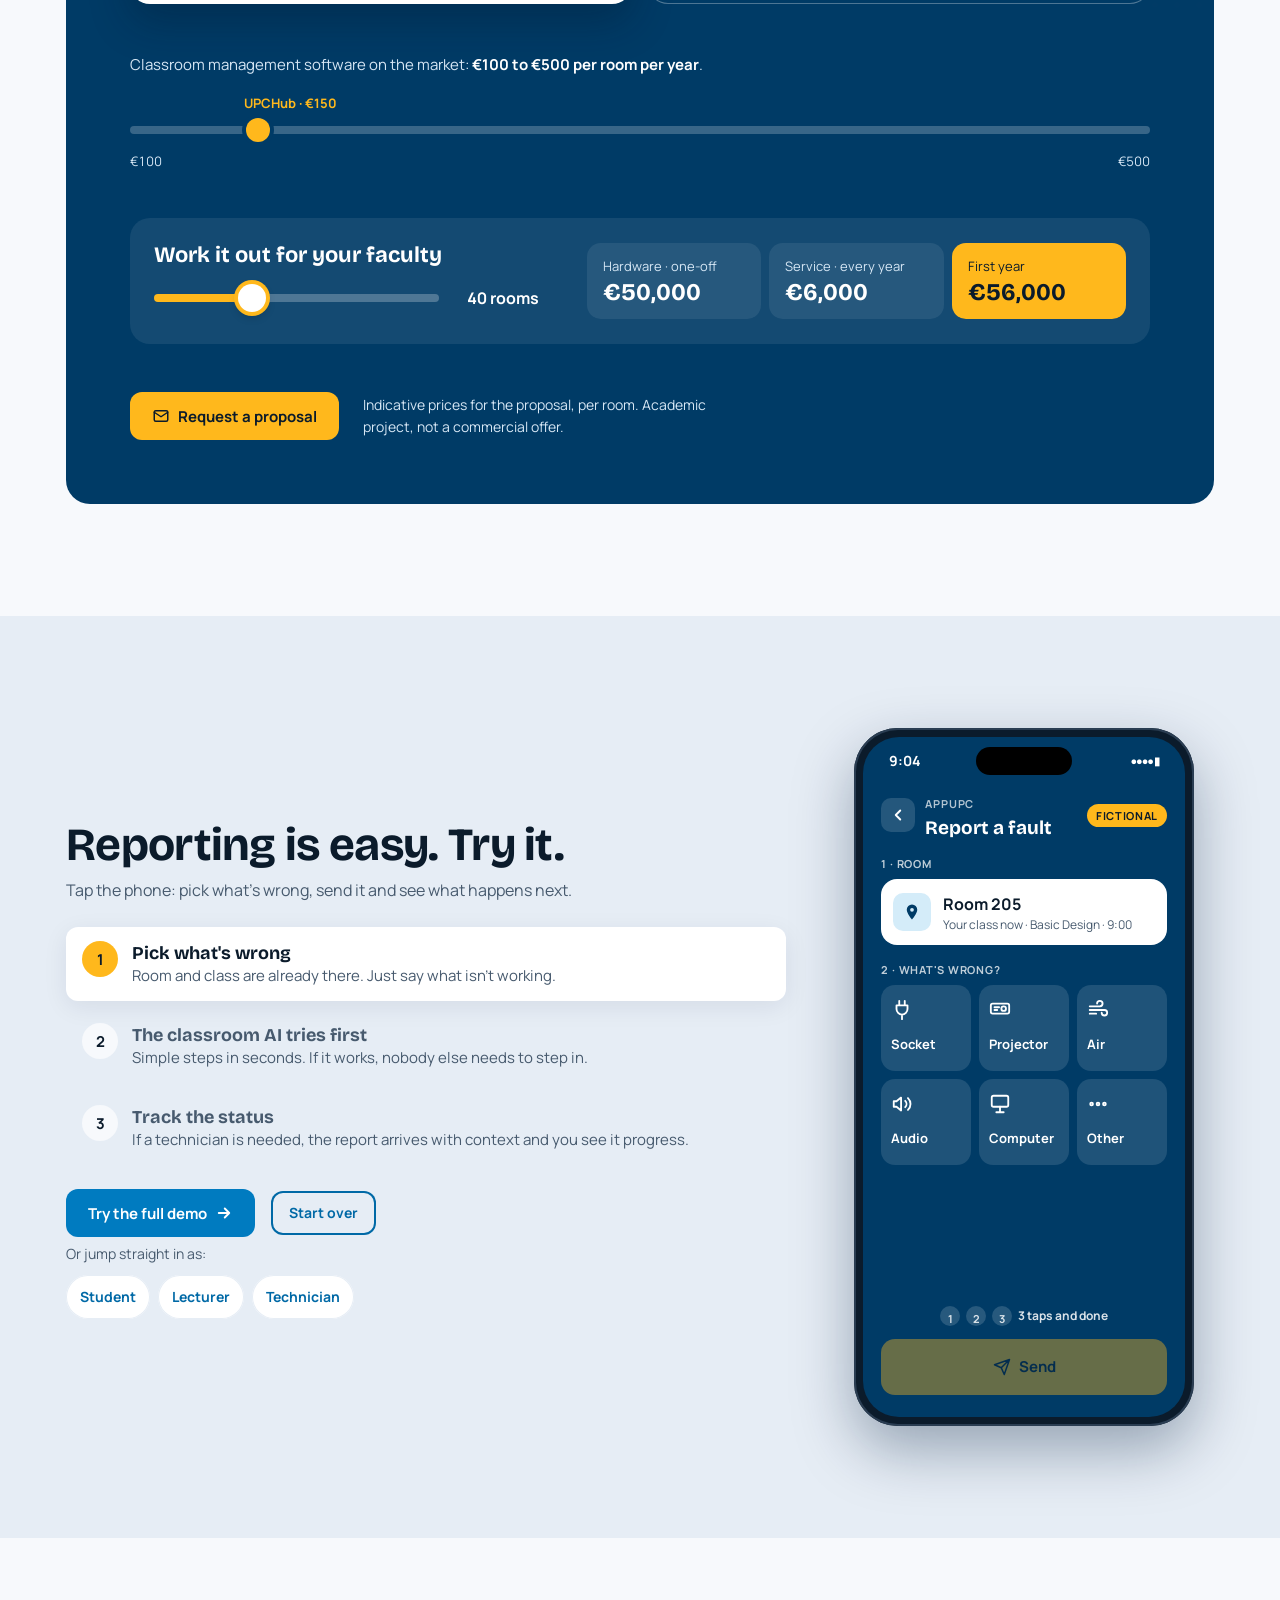
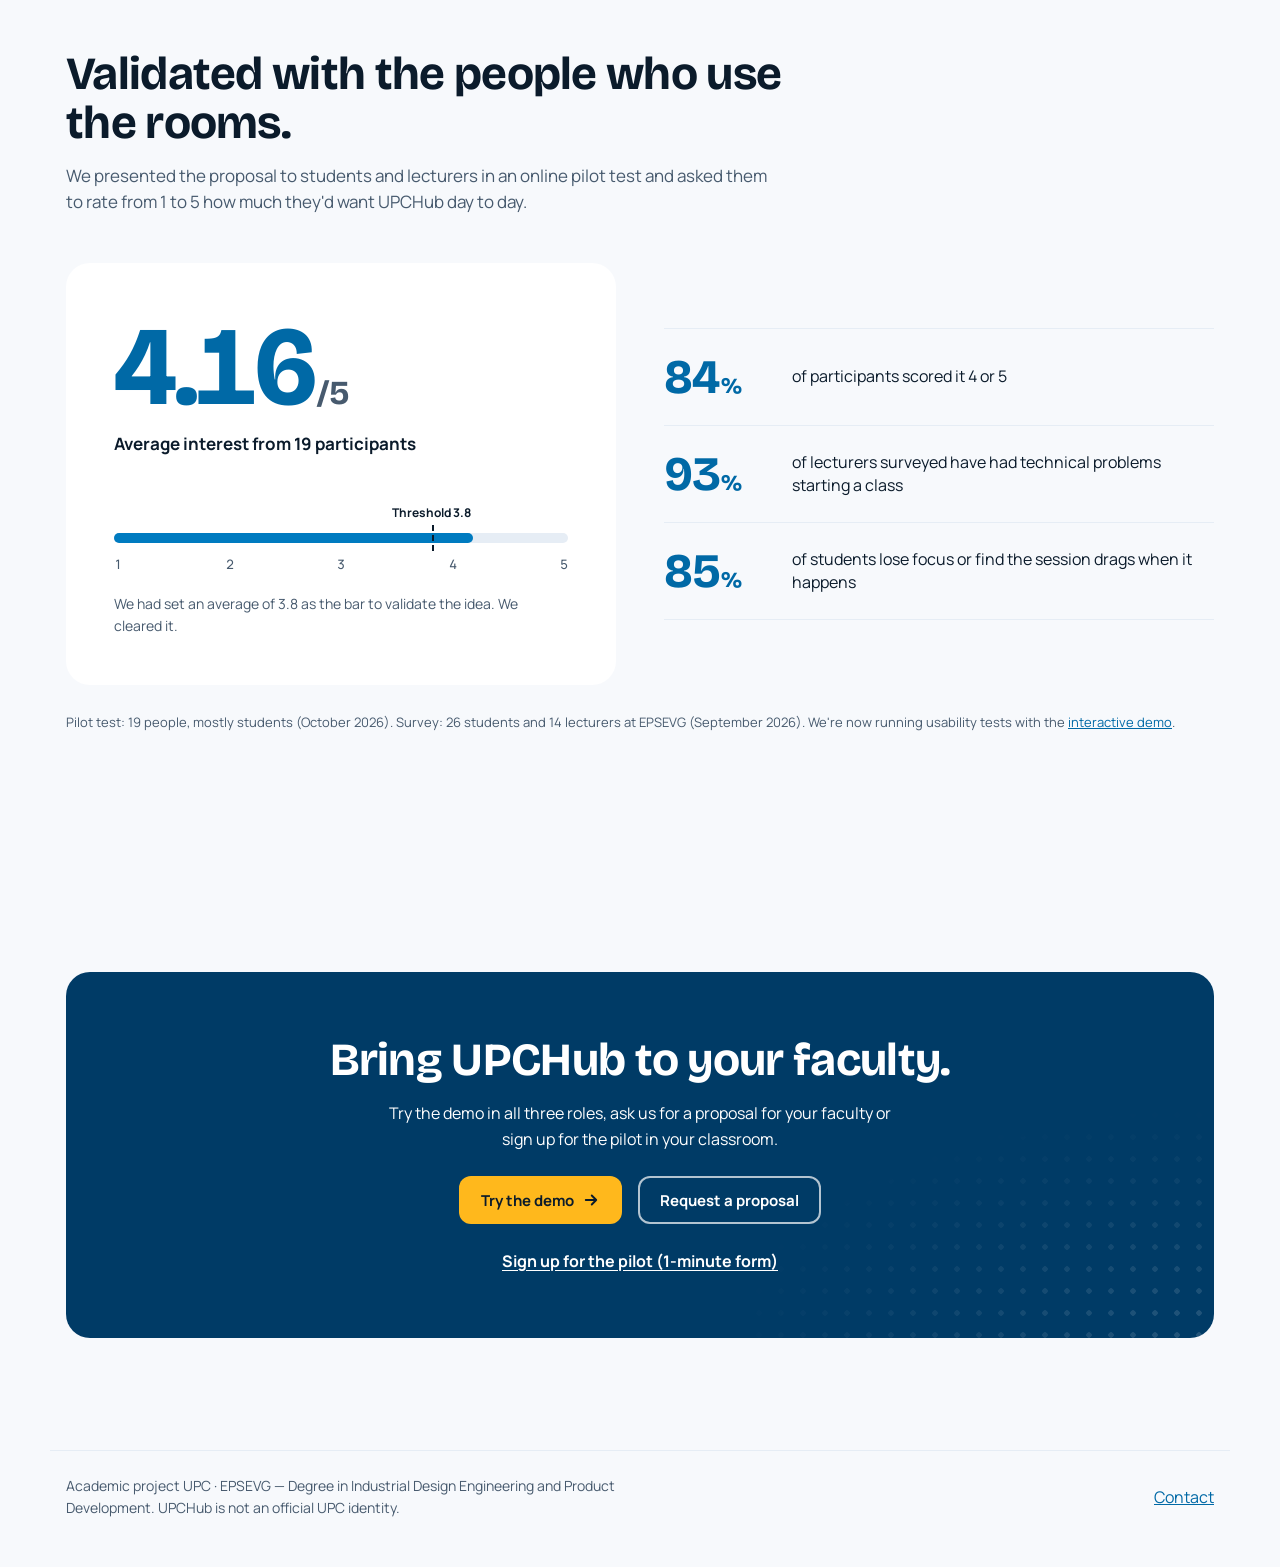
==== commit bd5e1055: "Landing de venda: problema, solució, servei, preu, demo i resultats - Nova estructura centrada en la" ====
--- a/index.html
+++ b/index.html
@@ -3,15 +3,15 @@
 <head>
 <meta charset="utf-8">
 <meta name="viewport" content="width=device-width, initial-scale=1">
-<title>UPCHub · L'aula a punt amb el carnet UPC al mòbil</title>
-<meta name="description" content="UPCHub: plataforma d'aula que identifica el professor, prepara l'aula i envia les incidències tècniques al servei tècnic amb l'estat de l'aula inclòs. Projecte acadèmic EPSEVG · UPC.">
+<title>UPCHub · El servei que posa cada aula a punt</title>
+<meta name="description" content="UPCHub posa cada aula a punt en segons amb el carnet UPC al mòbil i resol les incidències abans que aturin la classe. Hardware dimensionat per a cada aula i servei des de 150 € per aula i any. Projecte acadèmic EPSEVG · UPC.">
 <link rel="canonical" href="https://upchub.tech/">
 <meta name="theme-color" content="#f7f9fc" media="(prefers-color-scheme: light)">
 <meta name="theme-color" content="#071522" media="(prefers-color-scheme: dark)">
 <meta property="og:type" content="website">
 <meta property="og:url" content="https://upchub.tech/">
 <meta property="og:title" content="UPCHub · Toca. Connecta. Comença.">
-<meta property="og:description" content="L'aula es prepara amb el carnet UPC al mòbil. I si alguna cosa falla, UPCHub avisa el servei tècnic amb tot el context. Projecte acadèmic EPSEVG · UPC.">
+<meta property="og:description" content="El servei que posa cada aula a punt en segons i resol les incidències abans que aturin la classe. 150 € per aula i any. Projecte acadèmic EPSEVG · UPC.">
 <meta property="og:image" content="https://upchub.tech/assets/mockups/4-dashboard-aula.jpg">
 <meta property="og:image:width" content="1600">
 <meta property="og:image:height" content="1000">
@@ -22,7 +22,7 @@
 <link rel="preconnect" href="https://fonts.gstatic.com" crossorigin>
 <link rel="stylesheet" href="https://fonts.googleapis.com/css2?family=Bricolage+Grotesque:opsz,wght@12..96,600;12..96,700&family=Manrope:wght@400;500;700&display=swap">
 <link rel="preload" as="image" href="assets/mockups/1-carnet-wallet.jpg">
-<link rel="stylesheet" href="assets/styles.css?v=3j">
+<link rel="stylesheet" href="assets/styles.css?v=4a">
 <script>document.documentElement.classList.add('js');addEventListener('load',function(){if(!window.UPC_READY)document.documentElement.classList.remove('js')})</script>
 </head>
 <body>
@@ -53,24 +53,29 @@
     <symbol id="i-menu" viewBox="0 0 24 24" fill="none" stroke="currentColor" stroke-width="2.5" stroke-linecap="round"><path d="M4 7h16M4 12h16M4 17h16"/></symbol>
     <symbol id="i-clock" viewBox="0 0 24 24" fill="none" stroke="currentColor" stroke-width="2" stroke-linecap="round" stroke-linejoin="round"><circle cx="12" cy="12" r="9"/><path d="M12 7v5l3 2"/></symbol>
     <symbol id="i-down" viewBox="0 0 24 24" fill="none" stroke="currentColor" stroke-width="2.5" stroke-linecap="round" stroke-linejoin="round"><path d="m6 9 6 6 6-6"/></symbol>
+    <symbol id="i-arrow" viewBox="0 0 24 24" fill="none" stroke="currentColor" stroke-width="2.5" stroke-linecap="round" stroke-linejoin="round"><path d="M5 12h14M13 6l6 6-6 6"/></symbol>
+    <symbol id="i-mail" viewBox="0 0 24 24" fill="none" stroke="currentColor" stroke-width="2" stroke-linecap="round" stroke-linejoin="round"><rect x="3" y="5" width="18" height="14" rx="2"/><path d="m3 7 9 6 9-6"/></symbol>
   </defs>
 </svg>
 
+<a class="skip" href="#problema">Salta al contingut</a>
 <header class="top">
   <div class="wrap">
     <a href="#inici" aria-label="UPCHub — inici"><img class="logo l" src="assets/upchub-anillo-H-horizontal-claro.svg" width="116" height="38" alt="UPCHub"><img class="logo d" src="assets/upchub-anillo-H-horizontal-oscuro.svg" width="116" height="38" alt="UPCHub"></a>
     <nav id="nav" aria-label="Principal">
-      <a href="#com-funciona">Com funciona</a>
-      <a href="#demo">Prova la demo</a>
-      <a href="#tecnic">Servei tècnic</a>
-      <a href="#inclou">Què inclou</a>
+      <a href="#problema">El problema</a>
+      <a href="#solucio">La solució</a>
+      <a href="#servei">El servei</a>
+      <a href="#preu">Preu</a>
+      <a href="#demo">Demo</a>
+      <a href="#resultats">Resultats</a>
     </nav>
     <div class="lang" role="group" aria-label="Idioma / Idioma / Language">
       <button type="button" data-lang="ca" aria-pressed="true" lang="ca" title="Català">CA</button>
       <button type="button" data-lang="es" aria-pressed="false" lang="es" title="Castellano">ES</button>
       <button type="button" data-lang="en" aria-pressed="false" lang="en" title="English">EN</button>
     </div>
-    <a class="btn cta-top" href="#prova">Apunta't</a>
+    <a class="btn cta-top" href="demo/">Prova la demo</a>
     <button class="menu-btn" type="button" aria-controls="nav" aria-expanded="false" aria-label="Menú"><svg><use href="#i-menu"/></svg></button>
   </div>
 </header>
@@ -81,19 +86,13 @@
 <div class="wrap hero">
   <div class="hero-block">
     <div class="hero-copy">
-      <p class="label">Projecte acadèmic · UPC · EPSEVG</p>
       <h1 class="display-xl"><span class="w">Toca.</span> <span class="w">Connecta.</span> <span class="w">Comença.</span></h1>
-      <p class="lead">L'aula es prepara amb el carnet UPC al mòbil. I si alguna cosa falla, UPCHub t'ajuda a resoldre-ho o avisa el servei tècnic amb tot el context.</p>
+      <p class="lead">UPCHub és el servei que posa cada aula a punt en segons i resol les incidències abans que aturin la classe. Hardware dimensionat per a la teva facultat i una plataforma que ho connecta tot.</p>
       <div class="hero-actions">
-        <a class="btn light" href="demo/">Prova la demo</a>
-        <a class="btn ghost" href="#com-funciona">Mira com funciona</a>
-        <a class="btn ghost" href="#prova">Apunta't a la prova</a>
-      </div>
-      <dl class="stats">
-        <div><dt><span class="n" data-count="3">3</span></dt><dd>tocs per avisar d'una errada</dd></div>
-        <div><dt><span class="n" data-count="1">1</span></dt><dd>cable USB-C per connectar-ho tot</dd></div>
-        <div><dt><span class="n" data-count="15">15</span><small>min</small></dt><dd>objectiu per a una incidència crítica</dd></div>
-      </dl>
+        <a class="btn light" href="demo/">Prova la demo<svg><use href="#i-arrow"/></svg></a>
+        <a class="btn ghost" href="#preu">Veure preus</a>
+      </div>
+      <p class="proof"><span class="proof-n">4,16<small>/5</small></span><span>d'interès a la prova pilot, amb 19 alumnes i professors. Des de <b>150 € per aula i any</b>.</span></p>
     </div>
     <div class="hero-visual">
       <div class="nfc-rings" aria-hidden="true"><i></i><i></i><i></i></div>
@@ -103,38 +102,133 @@
   </div>
 </div>
 
-<!-- COM FUNCIONA -->
-<section id="com-funciona">
+<!-- PROBLEMA -->
+<section id="problema">
+  <div class="wrap problem">
+    <div class="problem-copy rv">
+      <h2 class="display-lg">Cada minut perdut a l'inici és contingut que no s'imparteix.</h2>
+      <p>Projectors que no detecten el portàtil, inicis de sessió lents, equips que fallen i no saber a qui avisar. Ho vam preguntar a 26 alumnes i 14 professors de l'EPSEVG.</p>
+      <p class="src">Enquesta pròpia · setembre 2026</p>
+    </div>
+    <ul class="figs rv" aria-label="Resultats de l'enquesta">
+      <li style="--v:96"><b class="fig-n">96<small>%</small></b><span class="fig-bar" aria-hidden="true"><i></i></span><span class="fig-t">de l'alumnat ha viscut problemes tècnics o d'aula els darrers mesos</span></li>
+      <li style="--v:92"><b class="fig-n">92<small>%</small></b><span class="fig-bar" aria-hidden="true"><i></i></span><span class="fig-t">de l'alumnat creu que afecta el contingut que s'arriba a impartir</span></li>
+      <li style="--v:77"><b class="fig-n">77<small>%</small></b><span class="fig-bar" aria-hidden="true"><i></i></span><span class="fig-t">ha vist el professor trigar a poder projectar la presentació</span></li>
+      <li style="--v:64"><b class="fig-n">64<small>%</small></b><span class="fig-bar" aria-hidden="true"><i></i></span><span class="fig-t">del professorat ha tingut problemes per connectar el portàtil</span></li>
+    </ul>
+  </div>
+</section>
+
+<!-- SOLUCIÓ -->
+<section id="solucio" class="tint">
   <div class="wrap">
     <div class="sec-head rv">
-      <p class="label">Com funciona</p>
-      <h2 class="display-lg">Del passadís a la classe, en set moments.</h2>
-      <p>Tria un pas o deixa que avanci sol. Són les pantalles de la maqueta.</p>
-    </div>
-    <div class="journey rv">
-      <ol class="jsteps" id="jsteps">
-        <li><button type="button" class="jstep" data-i="0"><span class="num">01</span><span class="jt">Toca.</span><span class="jd">Portes el carnet UPC a la cartera del mòbil. Sense targetes ni contrasenyes.</span><span class="bar"><i></i></span></button></li>
-        <li><button type="button" class="jstep" data-i="1"><span class="num">02</span><span class="jt">Avisa.</span><span class="jd">Si alguna cosa falla, ho comuniques des de l'appUPC en tres tocs. L'aula ja hi és.</span><span class="bar"><i></i></span></button></li>
-        <li><button type="button" class="jstep" data-i="2"><span class="num">03</span><span class="jt">Toca, a l'aula.</span><span class="jd">Acostes el mòbil al lector i el PC de l'aula obre la teva sessió amb la classe d'avui.</span><span class="bar"><i></i></span></button></li>
-        <li><button type="button" class="jstep" data-i="3"><span class="num">04</span><span class="jt">Connecta.</span><span class="jd">Un sol dock USB-C uneix projector, àudio, pantalla, xarxa i càrrega. També per al teu portàtil.</span><span class="bar"><i></i></span></button></li>
-        <li><button type="button" class="jstep" data-i="4"><span class="num">05</span><span class="jt">Comença.</span><span class="jd">El dashboard mostra l'estat dels equips, el clima i l'horari de l'aula d'un cop d'ull.</span><span class="bar"><i></i></span></button></li>
-        <li><button type="button" class="jstep" data-i="5"><span class="num">06</span><span class="jt">Si falla, et guia.</span><span class="jd">La IA local del campus proposa passos senzills i, si no ho arregla, omple la fitxa per tu.</span><span class="bar"><i></i></span></button></li>
-        <li><button type="button" class="jstep" data-i="6"><span class="num">07</span><span class="jt">Arriba amb context.</span><span class="jd">El servei tècnic rep una cua ordenada per prioritat, amb els passos ja provats.</span><span class="bar"><i></i></span></button></li>
-      </ol>
-      <div class="jstage" id="jstage">
-        <div class="frame on" data-bg="blue"><div class="dev phone"><img src="assets/mockups/1-carnet-wallet.jpg" width="780" height="1688" alt="Maqueta: carnet UPC a la cartera del mòbil"></div></div>
-        <div class="frame" data-bg="blue"><div class="duo"><div class="dev phone"><img src="assets/mockups/2a-appupc-formulario.jpg" width="780" height="1688" loading="lazy" alt="Maqueta: formulari per avisar d'una errada a l'appUPC"></div><span class="arrow" aria-hidden="true"><svg><use href="#i-right"/></svg></span><div class="dev phone"><img src="assets/mockups/2b-appupc-recibida.jpg" width="780" height="1688" loading="lazy" alt="Maqueta: incidència rebuda a l'appUPC"></div></div></div>
-        <div class="frame" data-bg="light"><div class="dev tv"><div class="scr"><img src="assets/mockups/3-sesion-nfc.jpg" width="1600" height="1000" loading="lazy" alt="Maqueta: sessió llesta al PC de l'aula"></div><div class="stand"></div></div></div>
-        <div class="frame" data-bg="light"><div class="dev wide"><img src="assets/mockups/5b-conecta-dock.jpg" width="1600" height="810" loading="lazy" alt="Il·lustració: dock USB-C connectat a projector, pantalla, altaveus, teclat i xarxa"></div></div>
-        <div class="frame" data-bg="light"><div class="dev tv"><div class="scr"><img src="assets/mockups/4-dashboard-aula.jpg" width="1600" height="1000" loading="lazy" alt="Maqueta: dashboard de l'aula amb equips, clima i horari"></div><div class="stand"></div></div></div>
-        <div class="frame" data-bg="light"><div class="dev tv"><div class="scr"><img src="assets/mockups/5-ia-ayuda.jpg" width="1600" height="1000" loading="lazy" alt="Maqueta: assistent d'IA de l'aula guiant la resolució"></div><div class="stand"></div></div></div>
-        <div class="frame" data-bg="light"><div class="dev tv"><div class="scr"><img src="assets/mockups/6-cola-tecnico.jpg" width="1600" height="1000" loading="lazy" alt="Maqueta: cua d'incidències del servei tècnic"></div><div class="stand"></div></div></div>
-        <div class="jctrl">
-          <button type="button" class="ic-btn" id="jprev" aria-label="Pas anterior"><svg><use href="#i-left"/></svg></button>
-          <span class="jcount" id="jcount" data-dyn>1 / 7</span>
-          <button type="button" class="ic-btn" id="jplay" aria-label="Pausa"><svg><use href="#i-pause"/></svg></button>
-          <button type="button" class="ic-btn" id="jnext" aria-label="Pas següent"><svg><use href="#i-right"/></svg></button>
-        </div>
+      <h2 class="display-lg">Un sol sistema per a l'aula, el professor i el servei tècnic.</h2>
+      <p>UPCHub uneix identificació, equips, incidències i horari. El professor arriba i comença; si alguna cosa falla, el sistema ho resol o ho fa arribar a qui toca.</p>
+    </div>
+    <div class="pillars">
+      <article class="pillar rv">
+        <div class="pillar-copy">
+          <h3>Accés instantani</h3>
+          <p>El professor s'identifica amb el carnet UPC al mòbil i l'aula es prepara sola: sessió oberta amb la classe d'avui, i projector i àudio a punt amb un sol cable USB-C.</p>
+        </div>
+        <div class="pillar-media"><div class="dev tv"><div class="scr"><img src="assets/mockups/3-sesion-nfc.jpg" width="1600" height="1000" loading="lazy" alt="Maqueta: sessió llesta al PC de l'aula després de tocar amb el carnet"></div><div class="stand"></div></div></div>
+      </article>
+      <article class="pillar rv">
+        <div class="pillar-copy">
+          <h3>Suport immediat</h3>
+          <p>Si alguna cosa falla, la IA local del campus proposa passos senzills. Si no ho resol, avisa el servei tècnic amb la fitxa ja omplerta i l'estat de l'aula inclòs.</p>
+        </div>
+        <div class="pillar-media"><div class="dev tv"><div class="scr"><img src="assets/mockups/5-ia-ayuda.jpg" width="1600" height="1000" loading="lazy" alt="Maqueta: assistent d'IA de l'aula guiant la resolució"></div><div class="stand"></div></div></div>
+      </article>
+      <article class="pillar rv">
+        <div class="pillar-copy">
+          <h3>Manteniment preventiu</h3>
+          <p>El servei tècnic veu l'estat de cada aula i una cua ordenada per prioritat. Els diagnòstics en hores lliures detecten anomalies abans que comenci la classe.</p>
+        </div>
+        <div class="pillar-media"><div class="dev tv"><div class="scr"><img src="assets/mockups/6-cola-tecnico.jpg" width="1600" height="1000" loading="lazy" alt="Maqueta: cua d'incidències del servei tècnic ordenada per prioritat"></div><div class="stand"></div></div></div>
+      </article>
+    </div>
+  </div>
+</section>
+
+<!-- SERVEI -->
+<section id="servei">
+  <div class="wrap">
+    <div class="sec-head rv">
+      <h2 class="display-lg">Tot el que necessita una aula, en un sol servei.</h2>
+      <p>Hardware pensat per a cada aula i una plataforma que el connecta amb el professorat, l'alumnat i el servei tècnic.</p>
+    </div>
+    <div class="service">
+      <div class="svc svc-hw rv">
+        <h3>Hardware dimensionat per a cada aula</h3>
+        <p>No venem kits genèrics. Treballem colze a colze amb la facultat i els nostres proveïdors per dimensionar el que necessita cada aula.</p>
+        <img class="svc-img" src="assets/mockups/5b-conecta-dock.jpg" width="1600" height="810" loading="lazy" alt="Il·lustració: dock USB-C connectat a projector, pantalla, altaveus, teclat i xarxa">
+        <ul class="ticks">
+          <li><svg><use href="#i-nfc"/></svg>Lector NFC per al carnet UPC</li>
+          <li><svg><use href="#i-plug"/></svg>Dock USB-C: projector, àudio, pantalla, xarxa i càrrega</li>
+          <li><svg><use href="#i-temp"/></svg>Sensors d'aire i temperatura</li>
+        </ul>
+      </div>
+      <div class="svc svc-sw rv">
+        <h3>Plataforma i servei</h3>
+        <p>Una quota per aula que ho inclou tot, per a cada rol.</p>
+        <ul class="ticks">
+          <li><svg><use href="#i-screen"/></svg><span><b>Dashboard d'aula</b>Estat dels equips, clima i horari real d'un cop d'ull.</span></li>
+          <li><svg><use href="#i-bell"/></svg><span><b>Avisos des de l'appUPC</b>Tres tocs per avisar d'una errada, amb l'aula ja inclosa.</span></li>
+          <li><svg><use href="#i-cpu"/></svg><span><b>IA local al campus</b>Resol les incidències habituals sense que les dades surtin de la universitat.</span></li>
+          <li><svg><use href="#i-alert"/></svg><span><b>Cua del servei tècnic</b>Avisos ordenats per prioritat, amb els passos ja provats.</span></li>
+          <li><svg><use href="#i-wind"/></svg><span><b>Climatització automàtica</b>L'aire s'ajusta segons l'ocupació i l'horari real.</span></li>
+          <li><svg><use href="#i-cal"/></svg><span><b>Horari integrat</b>Canvis d'aula notificats a l'alumnat i al professorat.</span></li>
+        </ul>
+      </div>
+    </div>
+    <ol class="steps rv" aria-label="Com el posem en marxa">
+      <li><b>Analitzem</b><span>les aules amb la facultat: usos, equips i incidències habituals.</span></li>
+      <li><b>Dimensionem</b><span>el hardware de cada aula amb els nostres proveïdors.</span></li>
+      <li><b>Posem en marxa</b><span>el servei i el connectem amb el servei tècnic del centre.</span></li>
+    </ol>
+  </div>
+</section>
+
+<!-- PREU -->
+<section id="preu">
+  <div class="wrap">
+    <div class="pricing rv">
+      <div class="price-head">
+        <h2 class="display-lg">Un preu clar, per aula.</h2>
+        <p>Una quota fixa per al servei i un hardware que només pagues una vegada.</p>
+      </div>
+      <div class="plans">
+        <div class="plan plan-main">
+          <h3>Servei UPCHub</h3>
+          <p class="amount"><b>150 €</b><span>per aula i any</span></p>
+          <p>Plataforma, app, IA local, dashboard i cua del servei tècnic. Quota fixa, sense sorpreses.</p>
+        </div>
+        <div class="plan">
+          <h3>Hardware d'aula</h3>
+          <p class="amount"><b>1.250 €</b><span>per aula · pagament únic</span></p>
+          <p>Preu orientatiu. El dimensionem amb la facultat, així que el pressupost final depèn de cada aula.</p>
+        </div>
+      </div>
+      <figure class="market">
+        <figcaption>Programari de gestió d'aules al mercat: <b>entre 100 i 500 € per aula i any</b>.</figcaption>
+        <div class="range" aria-hidden="true"><span class="range-track"></span><span class="range-us" style="--at:12.5%"><i></i><em>UPCHub · 150 €</em></span><span class="range-lo">100 €</span><span class="range-hi">500 €</span></div>
+      </figure>
+      <div class="calc">
+        <div class="calc-in">
+          <label for="aules">Calcula-ho per al teu centre</label>
+          <div class="calc-row"><input type="range" id="aules" min="1" max="120" value="40" step="1"><output id="aules-n" for="aules" data-dyn>40 aules</output></div>
+        </div>
+        <dl class="calc-out" aria-live="polite">
+          <div><dt>Hardware · pagament únic</dt><dd id="c-hw" data-dyn>50.000 €</dd></div>
+          <div><dt>Servei · cada any</dt><dd id="c-sw" data-dyn>6.000 €</dd></div>
+          <div class="tot"><dt>Primer any</dt><dd id="c-y1" data-dyn>56.000 €</dd></div>
+        </dl>
+      </div>
+      <div class="price-cta">
+        <a class="btn accent" href="mailto:naiara.buxelo@estudiantat.upc.edu?subject=UPCHub%20%C2%B7%20Proposta%20per%20al%20centre"><svg><use href="#i-mail"/></svg>Demana una proposta</a>
+        <p class="small">Preus orientatius de la proposta, per aula. Projecte acadèmic sense caràcter comercial.</p>
       </div>
     </div>
   </div>
@@ -145,8 +239,7 @@
   <div class="wrap">
     <div class="split">
       <div class="rv">
-        <p class="label">Prova la demo</p>
-        <h2 class="display-lg">Avisar és fàcil. Prova-ho.</h2>
+                <h2 class="display-lg">Avisar és fàcil. Prova-ho.</h2>
         <p class="sub">Toca el mòbil: tria què falla, envia-ho i mira què passa després.</p>
         <ol class="dsteps" id="dsteps">
           <li data-s="0"><b>Tria què falla</b><span>L'aula i la classe ja hi són. Només has de dir què no funciona.</span></li>
@@ -154,7 +247,7 @@
           <li data-s="2"><b>Segueix l'estat</b><span>Si cal un tècnic, l'avís arriba amb context i tu veus com avança.</span></li>
         </ol>
         <div class="demo-actions">
-          <a class="btn" href="demo/">Prova la demo completa</a>
+          <a class="btn" href="demo/">Prova la demo completa<svg><use href="#i-arrow"/></svg></a>
           <button type="button" class="btn sec" id="restart">Tornar a començar</button>
         </div>
         <p class="demo-roles"><span>O entra directament com a:</span><a href="demo/#alumne">Alumne</a><a href="demo/#professor">Professor</a><a href="demo/#tecnic">Tècnic</a></p>
@@ -207,216 +300,31 @@
   </div>
 </section>
 
-<!-- SERVEI TÈCNIC -->
-<section id="tecnic">
+<!-- RESULTATS -->
+<section id="resultats">
   <div class="wrap">
     <div class="sec-head rv">
-      <p class="label">Per al servei tècnic</p>
-      <h2 class="display-lg">Si no s'arregla, arriba amb context.</h2>
-      <p>Cada avís rep una prioritat P = G × U × I (gravetat, urgència i impacte). Selecciona una incidència, assigna-te-la o marca-la com a resolta.</p>
-    </div>
-    <div class="queue rv">
-      <div class="qlist">
-        <div class="qtabs" role="group" aria-label="Filtre">
-          <button type="button" class="qtab" aria-pressed="true" data-f="open" id="qt-open" data-dyn>Obertes · 4</button>
-          <button type="button" class="qtab" aria-pressed="false" data-f="done" id="qt-done" data-dyn>Resoltes · 0</button>
-        </div>
-        <div id="qitems" data-dyn></div>
-        <p class="qnote"><svg><use href="#i-spark"/></svg>Avui la IA de les aules ha resolt 5 avisos sense tècnic.</p>
-      </div>
-      <div class="qdetail" id="qdetail" aria-live="polite" data-dyn></div>
-    </div>
-    <ul class="levels rv">
-      <li class="lv-c"><b>Crític · P ≥ 12</b><span>15 minuts</span></li>
-      <li class="lv-a"><b>Alt · P 6–11</b><span>El mateix dia</span></li>
-      <li class="lv-n"><b>Normal · P 3–5</b><span>48 h</span></li>
-      <li class="lv-b"><b>Baix · P &lt; 3</b><span>Revisió setmanal</span></li>
-    </ul>
-    <p class="note">Totes les xifres són dades d'exemple per mostrar el concepte; no provenen d'un pilot real.</p>
-  </div>
-</section>
-
-<!-- QUÈ INCLOU -->
-<section id="inclou" class="tint">
-  <div class="wrap">
-    <div class="sec-head rv">
-      <p class="label">Què inclou</p>
-      <h2 class="display-lg">Un hub per a cada aula, una app per a tothom.</h2>
-    </div>
-    <div class="grid3">
-      <article class="fcard rv"><div class="ico"><svg><use href="#i-nfc"/></svg></div><h3>Identificació instantània</h3><p>El professor s'identifica amb el carnet UPC al mòbil (NFC) i l'aula es reconeix automàticament en entrar.</p></article>
-      <article class="fcard rv"><div class="ico"><svg><use href="#i-alert"/></svg></div><h3>Incidències resoltes abans</h3><p>Qualsevol errada es reporta des de l'app i arriba al servei tècnic amb l'estat de l'aula ja inclòs.</p></article>
-      <article class="fcard rv"><div class="ico"><svg><use href="#i-cpu"/></svg></div><h3>IA local a l'aula</h3><p>Un assistent que s'executa en un servidor local del campus diagnostica i resol les incidències més habituals abans de necessitar escalar-les.</p></article>
-      <article class="fcard rv"><div class="ico"><svg><use href="#i-laptop"/></svg></div><h3>Ordinador propi, opcional</h3><p>Qui ho prefereixi pot fer servir el seu portàtil a classe i al despatx, sense dependre de l'ordinador compartit.</p></article>
-      <article class="fcard rv"><div class="ico"><svg><use href="#i-cal"/></svg></div><h3>Horari integrat</h3><p>El dashboard es sincronitza amb l'horari real de cada aula, sense configurar-ho classe a classe.</p></article>
-      <article class="fcard rv"><div class="ico"><svg><use href="#i-temp"/></svg></div><h3>Climatització automàtica</h3><p>Sensors d'aire i temperatura a cada aula regulen l'AC segons l'ocupació i l'horari real; el consum es contrasta amb les dades de SIRENA i QaireUPC.</p></article>
-    </div>
-
-    <details class="arch rv" id="arquitectura">
-      <summary><span><b>Arquitectura</b> · Com s'integren les peces d'UPCHub.</span><svg><use href="#i-down"/></svg></summary>
-      <p class="arch-intro">Cinc fluxos de maquinari a resultat, sincronitzats per un estat i un horari compartits dins del nucli.</p>
-    <figure class="fig" style="margin:0">
-      <div class="scroll">
-      <svg viewBox="0 0 1300 700" role="img" aria-label="Diagrama d'arquitectura UPCHUB: cinc fluxos de maquinari a resultat —identificació, perifèrics, climatització, incidències i horari— connectats per un estat compartit al nucli central">
-        <defs>
-          <marker id="arrow" viewBox="0 0 10 10" refX="9" refY="5" markerWidth="7" markerHeight="7" orient="auto-start-reverse">
-            <path d="M0,0 L10,5 L0,10 z" fill="#8a97b3"/>
-          </marker>
-          <marker id="arrowFeedback" viewBox="0 0 10 10" refX="9" refY="5" markerWidth="7" markerHeight="7" orient="auto-start-reverse">
-            <path d="M0,0 L10,5 L0,10 z" fill="var(--feedback)"/>
-          </marker>
-        </defs>
-
-        <text x="145" y="30" text-anchor="middle" font-family="var(--font-display)" font-size="13.5" font-weight="700" letter-spacing="0.06em" fill="var(--muted)">MAQUINARI</text>
-        <text x="650" y="30" text-anchor="middle" font-family="var(--font-display)" font-size="13.5" font-weight="700" letter-spacing="0.06em" fill="var(--accent)">UPCHUB · NUCLI</text>
-        <text x="1135" y="30" text-anchor="middle" font-family="var(--font-display)" font-size="13.5" font-weight="700" letter-spacing="0.06em" fill="var(--muted)">RESULTAT</text>
-
-        <rect x="465" y="48" width="350" height="615" rx="18" fill="var(--accent-soft)" stroke="var(--accent-line)" stroke-width="1.5"/>
-        <text x="650" y="72" text-anchor="middle" font-size="11" font-weight="600" letter-spacing="0.03em" fill="var(--muted)">ESTAT I HORARI COMPARTITS</text>
-
-        <line x1="650" y1="90" x2="650" y2="632" stroke="var(--accent)" stroke-width="2.5" stroke-linecap="round"/>
-
-        <!-- ROW 1: identificació (m1) -->
-        <rect x="30" y="70" width="230" height="74" rx="14" fill="var(--panel)" stroke="var(--m1)" stroke-width="1.3"/>
-        <rect x="44" y="90" width="34" height="34" rx="9" fill="var(--m1)"/>
-        <g transform="translate(51,97)" stroke="#fff" stroke-width="2" fill="none" stroke-linecap="round" stroke-linejoin="round">
-          <rect x="0" y="2" width="20" height="14" rx="2.5"/><path d="M7 6a4 4 0 0 1 0 6"/><path d="M4.3 4a7.5 7.5 0 0 1 0 10"/>
-        </g>
-        <text x="92" y="100" font-size="12.5" font-weight="600" fill="var(--fg)">Lector NFC</text>
-        <text x="92" y="117" font-size="12.5" fill="var(--muted)">carnet UPC al mòbil</text>
-
-        <line x1="260" y1="107" x2="462" y2="107" stroke="#8a97b3" stroke-width="1.4" marker-end="url(#arrow)"/>
-        <text x="361" y="99" text-anchor="middle" font-size="10.5" fill="var(--muted)">identifica</text>
-
-        <circle cx="650" cy="107" r="6" fill="var(--m1)" stroke="var(--panel)" stroke-width="2"/>
-        <rect x="590" y="130" width="120" height="38" rx="9" fill="var(--m1-soft)"/>
-        <text x="650" y="144" text-anchor="middle" font-size="11.5" font-weight="700" fill="var(--m1)">Autenticació</text>
-        <text x="650" y="159" text-anchor="middle" font-size="10.5" fill="var(--muted)">+ aula reconeguda</text>
-
-        <line x1="710" y1="150" x2="1002" y2="150" stroke="#8a97b3" stroke-width="1.4" marker-end="url(#arrow)"/>
-        <text x="856" y="142" text-anchor="middle" font-size="10.5" fill="var(--muted)">concedeix accés</text>
-
-        <rect x="1010" y="113" width="250" height="74" rx="14" fill="var(--panel)" stroke="var(--border)"/>
-        <circle cx="1030" cy="150" r="5" fill="var(--m1)"/>
-        <text x="1045" y="145" font-size="12.5" font-weight="600" fill="var(--fg)">Sessió iniciada,</text>
-        <text x="1045" y="162" font-size="12.5" fill="var(--muted)">aula reconeguda</text>
-
-        <!-- ROW 2: perifèrics (m2) -->
-        <rect x="30" y="193" width="230" height="74" rx="14" fill="var(--panel)" stroke="var(--m2)" stroke-width="1.3"/>
-        <rect x="44" y="213" width="34" height="34" rx="9" fill="var(--m2)"/>
-        <g transform="translate(51,220)" stroke="#fff" stroke-width="2" fill="none" stroke-linecap="round" stroke-linejoin="round">
-          <rect x="2" y="0" width="16" height="11" rx="2"/><line x1="7" y1="15" x2="13" y2="15"/><line x1="10" y1="11" x2="10" y2="15"/>
-        </g>
-        <text x="92" y="227" font-size="12.5" font-weight="600" fill="var(--fg)">Dock USB-C d'aula</text>
-        <text x="92" y="244" font-size="12.5" fill="var(--muted)">vídeo + àudio + càrrega</text>
-
-        <line x1="260" y1="230" x2="462" y2="230" stroke="#8a97b3" stroke-width="1.4" marker-end="url(#arrow)"/>
-        <text x="361" y="222" text-anchor="middle" font-size="10.5" fill="var(--muted)">detecta connexió</text>
-
-        <circle cx="650" cy="230" r="6" fill="var(--m2)" stroke="var(--panel)" stroke-width="2"/>
-        <rect x="590" y="253" width="120" height="38" rx="9" fill="var(--m2-soft)"/>
-        <text x="650" y="267" text-anchor="middle" font-size="11.5" font-weight="700" fill="var(--m2)">Gestor de</text>
-        <text x="650" y="282" text-anchor="middle" font-size="11.5" font-weight="700" fill="var(--m2)">perifèrics</text>
-
-        <line x1="710" y1="273" x2="1002" y2="273" stroke="#8a97b3" stroke-width="1.4" marker-end="url(#arrow)"/>
-        <text x="856" y="265" text-anchor="middle" font-size="10.5" fill="var(--muted)">activa sortida</text>
-
-        <rect x="1010" y="236" width="250" height="74" rx="14" fill="var(--panel)" stroke="var(--border)"/>
-        <circle cx="1030" cy="273" r="5" fill="var(--m2)"/>
-        <text x="1045" y="268" font-size="12.5" font-weight="600" fill="var(--fg)">Aula llesta sense</text>
-        <text x="1045" y="285" font-size="12.5" fill="var(--muted)">canviar cables</text>
-
-        <!-- ROW 3: climatització (m3) -->
-        <rect x="30" y="316" width="230" height="74" rx="14" fill="var(--panel)" stroke="var(--m3)" stroke-width="1.3"/>
-        <rect x="44" y="336" width="34" height="34" rx="9" fill="var(--m3)"/>
-        <g transform="translate(55,341)" stroke="#fff" stroke-width="2" fill="none" stroke-linecap="round" stroke-linejoin="round">
-          <path d="M7 15.5V4a2 2 0 1 0-4 0v11.5a4.5 4.5 0 1 0 4 0Z"/><line x1="5" y1="8" x2="7" y2="8"/>
-        </g>
-        <text x="92" y="350" font-size="12.5" font-weight="600" fill="var(--fg)">Sensors d'aire</text>
-        <text x="92" y="367" font-size="12.5" fill="var(--muted)">i temperatura</text>
-
-        <line x1="260" y1="353" x2="462" y2="353" stroke="#8a97b3" stroke-width="1.4" marker-end="url(#arrow)"/>
-        <text x="361" y="345" text-anchor="middle" font-size="10.5" fill="var(--muted)">mesura en directe</text>
-
-        <circle cx="650" cy="353" r="6" fill="var(--m3)" stroke="var(--panel)" stroke-width="2"/>
-        <rect x="590" y="376" width="120" height="38" rx="9" fill="var(--m3-soft)"/>
-        <text x="650" y="390" text-anchor="middle" font-size="11.5" font-weight="700" fill="var(--m3)">Control de</text>
-        <text x="650" y="405" text-anchor="middle" font-size="11.5" font-weight="700" fill="var(--m3)">climatització</text>
-
-        <line x1="710" y1="396" x2="1002" y2="396" stroke="#8a97b3" stroke-width="1.4" marker-end="url(#arrow)"/>
-        <text x="856" y="388" text-anchor="middle" font-size="10.5" fill="var(--muted)">regula l'AC</text>
-
-        <rect x="1010" y="359" width="250" height="74" rx="14" fill="var(--panel)" stroke="var(--border)"/>
-        <circle cx="1030" cy="396" r="5" fill="var(--m3)"/>
-        <text x="1045" y="391" font-size="12.5" font-weight="600" fill="var(--fg)">AC ajustat</text>
-        <text x="1045" y="408" font-size="12.5" fill="var(--muted)">automàticament</text>
-
-        <!-- ROW 4: incidències (m4) -->
-        <rect x="30" y="439" width="230" height="74" rx="14" fill="var(--panel)" stroke="var(--m4)" stroke-width="1.3"/>
-        <rect x="44" y="459" width="34" height="34" rx="9" fill="var(--m4)"/>
-        <g transform="translate(50,464)" stroke="#fff" stroke-width="2" fill="none" stroke-linecap="round" stroke-linejoin="round">
-          <path d="M18 8a6 6 0 1 0-12 0c0 7-3 9-3 9h18s-3-2-3-9"/><path d="M13.7 21a2 2 0 0 1-3.4 0" transform="translate(0,-4)"/>
-        </g>
-        <text x="92" y="473" font-size="12.5" font-weight="600" fill="var(--fg)">App alumnat —</text>
-        <text x="92" y="490" font-size="12.5" fill="var(--muted)">informe d'incidència</text>
-
-        <line x1="260" y1="476" x2="462" y2="476" stroke="#8a97b3" stroke-width="1.4" marker-end="url(#arrow)"/>
-        <text x="361" y="468" text-anchor="middle" font-size="10.5" fill="var(--muted)">reporta</text>
-
-        <circle cx="650" cy="476" r="6" fill="var(--m4)" stroke="var(--panel)" stroke-width="2"/>
-        <rect x="590" y="499" width="120" height="38" rx="9" fill="var(--m4-soft)"/>
-        <text x="650" y="513" text-anchor="middle" font-size="11.5" font-weight="700" fill="var(--m4)">Gestor</text>
-        <text x="650" y="528" text-anchor="middle" font-size="11.5" font-weight="700" fill="var(--m4)">d'incidències + IA</text>
-
-        <line x1="710" y1="519" x2="1002" y2="519" stroke="#8a97b3" stroke-width="1.4" marker-end="url(#arrow)"/>
-        <text x="856" y="511" text-anchor="middle" font-size="10.5" fill="var(--muted)">escala i alerta</text>
-
-        <rect x="1010" y="482" width="250" height="74" rx="14" fill="var(--panel)" stroke="var(--border)"/>
-        <circle cx="1030" cy="508" r="5" fill="var(--m4)"/>
-        <text x="1045" y="504" font-size="12.5" font-weight="600" fill="var(--fg)">Servei tècnic alertat</text>
-        <text x="1045" y="521" font-size="12.5" fill="var(--muted)">+ estat de l'aula</text>
-        <text x="1045" y="538" font-size="11" fill="var(--m4)">La IA resol incidències comunes</text>
-
-        <!-- ROW 5: horari (m5) -->
-        <rect x="30" y="562" width="230" height="74" rx="14" fill="var(--panel)" stroke="var(--m5)" stroke-width="1.3"/>
-        <rect x="44" y="582" width="34" height="34" rx="9" fill="var(--m5)"/>
-        <g transform="translate(51,588)" stroke="#fff" stroke-width="2" fill="none" stroke-linecap="round" stroke-linejoin="round">
-          <rect x="0" y="2" width="20" height="18" rx="2"/><path d="M5 0v4M15 0v4M0 9h20"/>
-        </g>
-        <text x="92" y="596" font-size="12.5" font-weight="600" fill="var(--fg)">Horari acadèmic</text>
-        <text x="92" y="613" font-size="12.5" fill="var(--muted)">de l'aula</text>
-
-        <line x1="260" y1="599" x2="462" y2="599" stroke="#8a97b3" stroke-width="1.4" marker-end="url(#arrow)"/>
-        <text x="361" y="591" text-anchor="middle" font-size="10.5" fill="var(--muted)">sincronitza</text>
-
-        <circle cx="650" cy="599" r="6" fill="var(--m5)" stroke="var(--panel)" stroke-width="2"/>
-        <rect x="585" y="622" width="130" height="38" rx="9" fill="var(--m5-soft)"/>
-        <text x="650" y="636" text-anchor="middle" font-size="11.5" font-weight="700" fill="var(--m5)">Motor d'horaris</text>
-        <text x="650" y="651" text-anchor="middle" font-size="10.5" fill="var(--muted)">/ Dashboard-Bot</text>
-
-        <line x1="715" y1="641" x2="1002" y2="641" stroke="#8a97b3" stroke-width="1.4" marker-end="url(#arrow)"/>
-        <text x="859" y="633" text-anchor="middle" font-size="10.5" fill="var(--muted)">avisa canvis</text>
-
-        <rect x="1010" y="605" width="250" height="74" rx="14" fill="var(--panel)" stroke="var(--border)"/>
-        <circle cx="1030" cy="641" r="5" fill="var(--m5)"/>
-        <text x="1045" y="637" font-size="12.5" font-weight="600" fill="var(--fg)">Notificació push a</text>
-        <text x="1045" y="654" font-size="12.5" fill="var(--muted)">professorat/alumnat</text>
-
-        <path d="M 1261,519 C 1290,519 1290,680 1290,680 L 650,680 L 650,664" fill="none" stroke="var(--feedback)" stroke-width="1.6" stroke-dasharray="5 4" marker-end="url(#arrowFeedback)"/>
-        <text x="960" y="694" text-anchor="middle" font-size="11" fill="var(--feedback)">en tancar la incidència, actualitza l'estat compartit</text>
-      </svg>
-
-      </div>
-      <figcaption>El maquinari (esquerra) alimenta el nucli UPCHub; el nucli comparteix un únic estat i horari entre els seus cinc mòduls i actua sobre resultats concrets (dreta). Tancar una incidència retroalimenta aquest estat.</figcaption>
-    </figure>
-    <ul class="legend">
-      <li><b>01 · Identificació</b> — NFC/carnet UPC autentica i reconeix l'aula a l'instant.</li>
-      <li><b>02 · Perifèrics</b> — el dock USB-C centralitza vídeo, àudio, càrrega i USB amb un sol cable.</li>
-      <li><b>03 · Climatització</b> — els sensors ajusten l'AC segons ocupació i horari real.</li>
-      <li><b>04 · Incidències</b> — una IA local al servidor del campus resol les habituals; la resta entra a una cua prioritzada i escala al servei tècnic amb l'estat de l'aula.</li>
-      <li><b>05 · Horari</b> — el motor central sincronitza aula, hores i notificacions de canvi.</li>
-    </ul>
-    </details>
+      <h2 class="display-lg">Validat amb qui fa servir les aules.</h2>
+      <p>Vam presentar la proposta a alumnes i professors en una prova pilot en línia i els vam demanar que valoressin d'1 a 5 l'interès per tenir UPCHub al dia a dia.</p>
+    </div>
+    <div class="results">
+      <div class="score rv">
+        <p class="score-n">4,16<small>/5</small></p>
+        <p class="score-t">Interès mitjà de 19 participants</p>
+        <div class="scale" aria-hidden="true">
+          <span class="scale-track"><i style="--at:79%"></i></span>
+          <span class="scale-th" style="--at:70%"><em>Llindar 3,8</em></span>
+          <span class="scale-ticks"><b>1</b><b>2</b><b>3</b><b>4</b><b>5</b></span>
+        </div>
+        <p class="small">Havíem fixat una mitjana de 3,8 per donar la idea per validada. La vam superar.</p>
+      </div>
+      <ul class="kpis rv">
+        <li><b>84<small>%</small></b><span>dels participants van puntuar 4 o 5</span></li>
+        <li><b>93<small>%</small></b><span>del professorat enquestat ha tingut problemes tècnics en començar una classe</span></li>
+        <li><b>85<small>%</small></b><span>de l'alumnat es distreu o se li fa feixuga la sessió quan passa</span></li>
+      </ul>
+    </div>
+    <p class="note">Prova pilot: 19 persones, majoritàriament alumnat (octubre 2026). Enquesta: 26 alumnes i 14 professors de l'EPSEVG (setembre 2026). Ara fem proves d'usabilitat amb la <a href="demo/">demo interactiva</a>.</p>
   </div>
 </section>
 
@@ -424,10 +332,13 @@
 <section id="prova">
   <div class="wrap">
     <div class="cta rv">
-      <p class="label">Prova pilot</p>
-      <h2 class="display-lg">T'apuntes a provar-lo a la teva aula?</h2>
-      <p>Estem validant UPCHub amb un petit grup de professors abans de construir-lo. Nom, aula i una pregunta d'interès, res més.</p>
-      <a class="btn accent" href="https://docs.google.com/forms/d/e/1FAIpQLSekdFsPFqdflUqtt-9qpRwKLlzYCD4k4UZaeIK7yrxxj8216Q/viewform" target="_blank" rel="noopener">Omplir el formulari (1 min)</a>
+      <h2 class="display-lg">Porta UPCHub a la teva facultat.</h2>
+      <p>Prova la demo amb els tres rols, demana'ns una proposta per al teu centre o apunta't a la prova pilot a la teva aula.</p>
+      <div class="cta-actions">
+        <a class="btn accent" href="demo/">Prova la demo<svg><use href="#i-arrow"/></svg></a>
+        <a class="btn ghost" href="mailto:naiara.buxelo@estudiantat.upc.edu?subject=UPCHub%20%C2%B7%20Proposta%20per%20al%20centre">Demana una proposta</a>
+      </div>
+      <p class="cta-alt"><a href="https://docs.google.com/forms/d/e/1FAIpQLSekdFsPFqdflUqtt-9qpRwKLlzYCD4k4UZaeIK7yrxxj8216Q/viewform" target="_blank" rel="noopener">Apunta't a la prova pilot (formulari d'1 minut)</a></p>
     </div>
   </div>
 </section>
@@ -440,7 +351,7 @@
   </div>
 </footer>
 
-<script src="assets/i18n.js?v=3i"></script>
-<script src="assets/app.js?v=3i"></script>
+<script src="assets/i18n.js?v=4a"></script>
+<script src="assets/app.js?v=4a"></script>
 </body>
 </html>
--- a/assets/styles.css
+++ b/assets/styles.css
@@ -1,4 +1,4 @@
-/* UPCHub · v0.3 — basat en els mockups */
+/* UPCHub · v0.4 — landing de venda, basada en els mockups */
 :root{
   --surface-100:#f7f9fc; --surface-200:#e6edf5; --surface-0:#ffffff; --ink:#0b1b2b; --ink-muted:#475a6e;
   --brand:#007bc0; --on-brand:#ffffff; --brand-text:#0069a6; --brand-deep:#003b66; --brand-tint:#d4ecf9;
@@ -43,7 +43,6 @@
 :focus-visible{outline:2px solid var(--focus-ring);outline-offset:2px}
 button{font:inherit;cursor:pointer;color:inherit}
 .wrap{max-width:1180px;margin:0 auto;padding-inline:var(--space-3)}
-.label{font:700 12px/16px var(--font-sans);letter-spacing:.08em;text-transform:uppercase;color:var(--brand-text);margin:0 0 var(--space-2)}
 h1,h2,h3{font-family:var(--font-display);margin:0}
 .display-xl{font-weight:700;font-size:clamp(44px,7.4vw,84px);line-height:.95;letter-spacing:-.025em}
 .display-lg{font-weight:700;font-size:clamp(30px,4.6vw,46px);line-height:1.05;letter-spacing:-.015em}
@@ -51,10 +50,10 @@
 .sub{color:var(--ink-muted);margin:var(--space-2) 0 0}
 .small{font-size:14px;line-height:22px;color:var(--ink-muted)}
 .note{margin-top:var(--space-3);font-size:13px;color:var(--ink-muted)}
-section{padding-block:var(--space-8)}
+section{padding-block:clamp(64px,9vw,112px)}
 section.tint{background:var(--surface-200)}
 .sec-head{max-width:720px;margin-bottom:var(--space-6)}
-.sec-head p:not(.label){color:var(--ink-muted);margin:var(--space-3) 0 0;font-size:17px}
+.sec-head p{color:var(--ink-muted);margin:var(--space-3) 0 0;font-size:17px}
 
 /* reveal */
 .js .rv{opacity:0;transform:translateY(18px);transition:opacity .6s ease,transform .6s ease}
@@ -112,7 +111,6 @@
 .hero-block::before{content:"";position:absolute;inset:0;background-image:radial-gradient(circle,rgba(255,255,255,.22) 2.5px,transparent 3px);background-size:22px 22px;-webkit-mask-image:radial-gradient(ellipse 70% 80% at 100% 0%,#000,transparent 70%);mask-image:radial-gradient(ellipse 70% 80% at 100% 0%,#000,transparent 70%);pointer-events:none}
 .hero-block::after{content:"";position:absolute;inset:0;background-image:radial-gradient(circle,rgba(255,255,255,.14) 2.5px,transparent 3px);background-size:22px 22px;-webkit-mask-image:radial-gradient(ellipse 50% 60% at 0% 100%,#000,transparent 70%);mask-image:radial-gradient(ellipse 50% 60% at 0% 100%,#000,transparent 70%);pointer-events:none}
 .hero-block>*{position:relative;z-index:1}
-.hero .label{color:#fff}
 .hero h1 .w{display:inline-block;animation:wIn .7s cubic-bezier(.2,.7,.2,1) backwards}
 .hero h1 .w:nth-child(2){animation-delay:.18s;color:#b3e1fb}
 .hero h1 .w:nth-child(3){animation-delay:.36s}
@@ -120,11 +118,6 @@
 .hero-copy .lead{margin:var(--space-4) 0;max-width:36ch}
 .hero-actions{display:flex;flex-wrap:wrap;gap:var(--space-3)}
 .demo-actions{display:flex;flex-wrap:wrap;align-items:center;gap:var(--space-3)}
-.stats{display:grid;grid-template-columns:repeat(3,minmax(0,1fr));gap:var(--space-3);margin:var(--space-6) 0;padding-top:var(--space-4);border-top:1px solid rgba(255,255,255,.25)}
-.stats div{margin:0}
-.stats dt{font:700 clamp(32px,4vw,44px)/1 var(--font-display);letter-spacing:-.02em;font-variant-numeric:tabular-nums}
-.stats dt small{font-size:.45em;margin-left:4px;letter-spacing:0}
-.stats dd{margin:6px 0 0;font-size:13px;line-height:18px}
 .hero-visual{position:relative;display:flex;justify-content:center;align-items:flex-end;min-height:440px}
 .hero-phone{width:min(300px,72vw);margin-bottom:-120px;transform:rotate(-4deg);animation:float 6s ease-in-out infinite}
 @keyframes float{0%,100%{transform:rotate(-4deg) translateY(0)}50%{transform:rotate(-4deg) translateY(-10px)}}
@@ -159,49 +152,6 @@
 .dev.tv .scr img{border-radius:8px}
 .dev.tv .stand{width:22%;height:30px;margin:0 auto;background:linear-gradient(#2a3d52,#16283a);clip-path:polygon(18% 0,82% 0,100% 100%,0 100%)}
 .dev.wide img{border-radius:var(--radius-md)}
-
-/* journey */
-.journey{display:grid;gap:var(--space-4);grid-template-columns:1fr}
-@media(min-width:960px){.journey{grid-template-columns:340px 1fr;align-items:start}}
-.jsteps{list-style:none;margin:0;padding:0;display:grid;gap:6px}
-.jstep{width:100%;border:0;background:transparent;text-align:left;border-radius:var(--radius-md);padding:14px 16px;display:block;transition:background .25s}
-.jstep .num{display:inline-block;width:34px}
-.jstep .jt{display:inline}
-.jsteps .jstep,.jsteps .jstep *{text-align:left}
-.jstep:hover{background:var(--surface-200)}
-.jstep .num{font:700 13px/1 var(--font-sans);color:var(--ink-muted);letter-spacing:.04em}
-.jstep .jt{font:700 21px/26px var(--font-display);color:var(--ink-muted);transition:color .25s}
-.jstep .jd{display:block;padding-left:34px;font-size:15px;line-height:23px;color:var(--ink-muted);max-height:0;overflow:hidden;opacity:0;transition:max-height .4s ease,opacity .3s,margin .3s}
-.jstep .bar{display:block;margin-left:34px;height:3px;border-radius:3px;background:var(--surface-200);overflow:hidden;margin-top:0;max-height:0;transition:margin .3s}
-.jstep .bar i{display:block;height:100%;width:0;background:var(--brand)}
-.jstep[aria-current="step"]{background:var(--surface-0);box-shadow:0 6px 24px rgba(0,30,60,.08)}
-.jstep[aria-current="step"] .num{color:var(--brand-text)}
-.jstep[aria-current="step"] .jt{color:var(--ink)}
-.jstep[aria-current="step"] .jd{max-height:120px;opacity:1;margin-top:6px}
-.jstep[aria-current="step"] .bar{max-height:3px;margin-top:12px}
-.jstep.past .jt{color:var(--ink)}
-.jstage{position:relative;border-radius:var(--radius-lg);overflow:hidden;background:var(--stage-light);aspect-ratio:16/11;transition:background .5s}
-.jstage.blue{background:var(--brand)}
-.jstage::before{content:"";position:absolute;inset:0;background-image:radial-gradient(circle,rgba(132,151,171,.35) 2px,transparent 2.5px);background-size:20px 20px;-webkit-mask-image:radial-gradient(ellipse 60% 70% at 100% 0%,#000,transparent 70%);mask-image:radial-gradient(ellipse 60% 70% at 100% 0%,#000,transparent 70%)}
-.jstage.blue::before{background-image:radial-gradient(circle,rgba(255,255,255,.2) 2px,transparent 2.5px)}
-.frame{position:absolute;inset:0;display:flex;align-items:center;justify-content:center;min-height:0;padding:5% 6% 76px;opacity:0;transform:scale(.97) translateY(10px);transition:opacity .5s ease,transform .6s cubic-bezier(.2,.7,.2,1);pointer-events:none}
-.frame.on{opacity:1;transform:none;pointer-events:auto}
-.frame .dev.phone{height:100%;width:auto;aspect-ratio:780/1688;flex:none;border-radius:clamp(20px,3.4vw,44px);padding:clamp(5px,.7vw,9px)}
-.frame .dev.phone img{height:100%;width:100%;object-fit:cover;border-radius:clamp(15px,2.8vw,36px)}
-.frame .dev.tv{max-width:100%;width:100%}
-.frame .duo{display:flex;align-items:center;justify-content:center;gap:4%;height:100%;width:100%}
-.frame .duo .arrow{width:40px;height:40px;border-radius:50%;background:rgba(255,255,255,.2);color:#fff;display:grid;place-items:center;flex:none}
-.frame .duo .arrow svg{width:20px;height:20px}
-.jctrl{position:absolute;left:50%;bottom:16px;transform:translateX(-50%);display:flex;gap:8px;align-items:center;z-index:2}
-.jcount{font:700 13px/1 var(--font-sans);min-width:48px;text-align:center;background:var(--surface-0);color:var(--ink);padding:12px 10px;border-radius:99px;box-shadow:0 2px 10px rgba(0,30,60,.12)}
-@media(max-width:959px){
-  .jstage{order:-1;aspect-ratio:1/1}
-  .jsteps{grid-auto-flow:column;grid-auto-columns:minmax(78%,1fr);overflow-x:auto;scroll-snap-type:x mandatory;padding-bottom:6px;scrollbar-width:none}
-  .jsteps::-webkit-scrollbar{display:none}
-  .jsteps li{scroll-snap-align:start}
-  .jstep{height:100%;align-content:start}
-  .frame{padding:5% 4% 18%}
-}
 
 /* demo */
 .split{display:grid;gap:var(--space-6);align-items:center;grid-template-columns:1fr}
@@ -291,102 +241,159 @@
 .grouped em{font-style:normal;background:var(--c-crit);color:var(--on-level);font-size:10px;padding:3px 8px;border-radius:99px}
 .note-in{font-size:13px;line-height:19px;opacity:.85;text-align:center;margin:0 8px}
 
-/* queue */
-.queue{display:grid;gap:var(--space-3);grid-template-columns:1fr;background:var(--surface-200);border-radius:var(--radius-lg);padding:var(--space-3)}
-@media(min-width:900px){.queue{grid-template-columns:400px 1fr;padding:var(--space-4)}}
-.qtabs{display:flex;gap:6px;margin-bottom:var(--space-3)}
-.qtab{border:0;background:var(--surface-0);font-weight:700;font-size:13px;min-height:44px;padding:0 16px;border-radius:99px}
-.qtab[aria-pressed="true"]{background:var(--brand);color:#fff}
-#qitems{display:grid;gap:8px}
-.qi{width:100%;border:0;text-align:left;background:var(--surface-0);border-radius:var(--radius-md);padding:12px;display:grid;grid-template-columns:auto 1fr auto;gap:12px;align-items:center;box-shadow:inset 0 0 0 2px transparent;transition:box-shadow .2s,transform .2s;animation:fIn .35s ease}
-.qi:hover{transform:translateX(3px)}
-.qi[aria-pressed="true"]{box-shadow:inset 0 0 0 2px var(--brand)}
-.pscore{width:52px;height:52px;border-radius:10px;display:flex;flex-direction:column;align-items:center;justify-content:center;font:700 20px/1 var(--font-display);font-variant-numeric:tabular-nums}
-.pscore small{font:700 10.5px/1 var(--font-sans);letter-spacing:.06em;margin-top:4px;text-transform:uppercase}
-.lv-c .pscore,.pscore.lv-c{background:var(--c-crit-soft);color:var(--c-crit)}
-.pscore.lv-a{background:var(--c-alt-soft);color:var(--c-alt-ink)}
-.pscore.lv-n{background:var(--c-norm-soft);color:var(--c-norm)}
-.pscore.lv-b{background:var(--c-low-soft);color:var(--c-low)}
-.qi b{display:block;font-size:15px;line-height:20px}
-.qi .meta{font-size:12px;line-height:17px;color:var(--ink-muted);display:flex;gap:4px;align-items:flex-start}
-.qi .meta svg{width:13px;height:13px;flex:none;margin-top:2px}
-.qi .tag{font:700 11px/1 var(--font-sans);padding:5px 9px;border-radius:99px;background:var(--surface-200);white-space:nowrap}
-.qi .tag.me{background:var(--brand);color:#fff}
-.qnote{display:flex;gap:8px;align-items:flex-start;line-height:20px;font-size:13px;color:var(--ink-muted);margin:var(--space-3) 0 0}
-.qnote svg{width:16px;height:16px;color:var(--brand-text);flex:none;margin-top:2px}
-.qempty{padding:var(--space-4);text-align:center;color:var(--ink-muted);font-size:14px;background:var(--surface-0);border-radius:var(--radius-md)}
-.qdetail{background:var(--surface-0);border-radius:var(--radius-md);padding:var(--space-4);display:flex;flex-direction:column;gap:var(--space-3);min-height:420px;animation:fIn .35s ease}
-.qd-top{display:flex;justify-content:space-between;gap:12px;align-items:flex-start;flex-wrap:wrap}
-.qd-top small{font:700 11px/1 var(--font-sans);letter-spacing:.08em;color:var(--brand-text)}
-.qd-top h3{font-size:26px;line-height:30px;margin-top:6px}
-.qd-top p{margin:4px 0 0;font-size:13px;color:var(--ink-muted)}
-.lvl{font:700 12px/1 var(--font-sans);padding:7px 12px;border-radius:99px}
-.lvl.lv-c{background:var(--c-crit);color:var(--on-level)}.lvl.lv-a{background:var(--c-alt);color:var(--on-c-alt)}.lvl.lv-n{background:var(--c-norm);color:var(--on-level)}.lvl.lv-b{background:var(--c-low);color:var(--on-level)}
-.formula{display:grid;grid-template-columns:1fr auto 1fr auto 1fr auto 1.2fr;gap:6px;align-items:center;text-align:center}
-.formula .f{background:var(--surface-200);border-radius:var(--radius-sm);padding:10px 4px}
-.formula .f b{display:block;font:700 24px/1 var(--font-display);font-variant-numeric:tabular-nums}
-.formula .f span{font-size:11px;color:var(--ink-muted);line-height:14px;display:block;margin-top:4px}
-.formula .op{font-weight:700;color:var(--ink-muted)}
-.formula .f.res{color:var(--on-level)}
-.formula .f.res span{color:inherit}
-.formula .f.res.lv-c{background:var(--c-crit)}.formula .f.res.lv-a{background:var(--c-alt);color:var(--on-c-alt)}.formula .f.res.lv-n{background:var(--c-norm)}.formula .f.res.lv-b{background:var(--c-low)}
-.box{background:var(--surface-100);border-radius:var(--radius-sm);padding:12px 14px;font-size:14px}
-.box .cap2{font:700 10.5px/1 var(--font-sans);letter-spacing:.08em;color:var(--ink-muted);margin-bottom:8px;display:block;text-transform:uppercase}
-.box ul{list-style:none;margin:0;padding:0;display:grid;gap:6px}
-.box li{display:flex;gap:8px;align-items:flex-start;font-size:13.5px;line-height:19px}
-.box li svg{width:15px;height:15px;color:var(--ok);flex:none;margin-top:2px}
-.repeat{background:var(--c-alt-soft);border-radius:var(--radius-sm);padding:10px 14px;font-size:13px}
-.qd-actions{display:flex;gap:8px;flex-wrap:wrap;margin-top:auto}
-.qd-actions .btn{min-height:44px;padding:0 16px;font-size:14px}
-.qd-actions .btn.done-btn{margin-left:auto;background:var(--surface-200);color:var(--ink)}
-.qd-actions .btn.done-btn:hover{background:var(--ok);color:#fff}
-@media(max-width:520px){.formula{grid-template-columns:1fr 1fr 1fr;row-gap:8px}.formula .op{display:none}.formula .f.res{grid-column:span 3}.qd-actions .btn.done-btn{margin-left:0}}
-.levels{list-style:none;margin:var(--space-3) 0 0;padding:0;display:grid;gap:var(--space-2);grid-template-columns:repeat(auto-fit,minmax(200px,1fr))}
-.levels li{border-left:4px solid;padding:6px 12px;font-size:14px;line-height:20px}
-.levels li b{display:block}
-.levels li span{color:var(--ink-muted);font-size:13px}
-.levels .lv-c{border-color:var(--c-crit)}.levels .lv-a{border-color:var(--c-alt)}.levels .lv-n{border-color:var(--c-norm)}.levels .lv-b{border-color:var(--c-low)}
-
-/* features */
-.grid3{display:grid;gap:var(--space-3);grid-template-columns:repeat(auto-fit,minmax(280px,1fr))}
-.fcard{background:var(--surface-0);border-radius:var(--radius-md);padding:var(--space-4);transition:transform .25s,box-shadow .25s}
-.fcard:hover{transform:translateY(-3px);box-shadow:0 12px 30px rgba(0,30,60,.1)}
-.fcard .ico{width:44px;height:44px;border-radius:var(--radius-sm);background:var(--brand);color:#fff;display:grid;place-items:center;margin-bottom:var(--space-3)}
-.fcard .ico svg{width:24px;height:24px}
-.fcard h3{font-weight:600;font-size:20px;line-height:26px;margin-bottom:var(--space-2)}
-.fcard p{margin:0;color:var(--ink-muted);font-size:15px;line-height:24px}
-
-/* architecture */
-.arch{margin-top:var(--space-6);background:var(--surface-0);border-radius:var(--radius-lg)}
-.arch summary{list-style:none;cursor:pointer;display:flex;justify-content:space-between;align-items:center;gap:var(--space-3);padding:var(--space-4);font-size:17px}
-.arch summary::-webkit-details-marker{display:none}
-.arch summary svg{width:22px;height:22px;flex:none;transition:transform .3s;color:var(--brand-text)}
-.arch[open] summary svg{transform:rotate(180deg)}
-.arch summary b{font-family:var(--font-display);font-size:20px}
-.arch>*:not(summary){margin-inline:var(--space-4)}
-.arch .arch-intro{margin-top:0;color:var(--ink-muted)}
-.fig{background:var(--surface-100);border-radius:var(--radius-md);padding:var(--space-4) var(--space-3) var(--space-3);margin:0}
-.fig svg{width:100%;height:auto;min-width:760px}
-.fig .scroll{overflow-x:auto}
-.fig{--accent:var(--brand-text);--m1:var(--brand-text);--m2:var(--brand-text);--m3:var(--brand-text);--m4:var(--brand-text);--m5:var(--brand-text);
-  --m1-soft:var(--brand-tint);--m2-soft:var(--brand-tint);--m3-soft:var(--brand-tint);--m4-soft:var(--brand-tint);--m5-soft:var(--brand-tint);
-  --accent-soft:var(--brand-tint);--accent-line:var(--brand);--feedback:var(--brand-text);--panel:var(--surface-0);--fg:var(--ink);--muted:var(--ink-muted)}
-.fig figcaption{font-size:13px;color:var(--ink-muted);margin-top:var(--space-3)}
-.legend{list-style:none;padding:0;margin:var(--space-4) var(--space-4) 0;padding-bottom:var(--space-4);display:grid;gap:var(--space-3);grid-template-columns:repeat(auto-fit,minmax(230px,1fr))}
-.legend li{border-top:2px solid var(--brand);padding-top:var(--space-2);font-size:14px;line-height:22px;color:var(--ink-muted)}
-.legend b{color:var(--ink)}
+/* skip link */
+.skip{position:absolute;left:var(--space-3);top:-60px;z-index:50;background:var(--brand);color:var(--on-brand);padding:12px 16px;border-radius:var(--radius-sm);font-weight:700;text-decoration:none}
+.skip:focus{top:var(--space-2)}
+.btn svg{width:18px;height:18px;flex:none}
+
+/* hero proof */
+.proof{display:flex;align-items:center;gap:var(--space-3);margin:var(--space-6) 0;padding-top:var(--space-4);border-top:1px solid rgba(255,255,255,.3);max-width:46ch;font-size:15px;line-height:22px}
+.proof-n{font:700 44px/1 var(--font-display);letter-spacing:-.02em;font-variant-numeric:tabular-nums;white-space:nowrap}
+.proof-n small{font-size:.45em;margin-left:2px;letter-spacing:0}
+
+/* problema */
+.problem{display:grid;gap:var(--space-6)}
+.problem-copy p{color:var(--ink-muted);font-size:17px;margin:var(--space-3) 0 0;max-width:46ch}
+.problem-copy .src{font-size:13px;margin-top:var(--space-4)}
+.figs{list-style:none;margin:0;padding:0}
+.figs li{display:grid;grid-template-columns:104px 1fr;column-gap:var(--space-4);row-gap:10px;align-items:center;padding:var(--space-4) 0;border-top:1px solid var(--surface-200)}
+.figs li:last-child{border-bottom:1px solid var(--surface-200)}
+.fig-n{grid-row:span 2;font:700 52px/1 var(--font-display);letter-spacing:-.03em;color:var(--brand-text);font-variant-numeric:tabular-nums}
+.fig-n small{font-size:.45em;margin-left:2px;letter-spacing:0}
+.fig-bar{display:block;height:8px;border-radius:99px;background:var(--surface-200);overflow:hidden}
+.fig-bar i{display:block;height:100%;width:calc(var(--v) * 1%);border-radius:inherit;background:var(--brand);transform-origin:left;transition:transform 1.1s cubic-bezier(.16,1,.3,1)}
+.js .figs:not(.in) .fig-bar i{transform:scaleX(0)}
+.figs li:nth-child(2) .fig-bar i{transition-delay:.1s}.figs li:nth-child(3) .fig-bar i{transition-delay:.2s}.figs li:nth-child(4) .fig-bar i{transition-delay:.3s}
+.fig-t{font-size:16px;line-height:23px}
+@media(min-width:960px){.problem{grid-template-columns:5fr 6fr;gap:var(--space-8);align-items:start}.problem-copy{position:sticky;top:110px}}
+@media(max-width:520px){.figs li{grid-template-columns:76px 1fr;column-gap:var(--space-3)}.fig-n{font-size:38px}}
+
+/* solució */
+.pillars{display:grid}
+.pillar{display:grid;gap:var(--space-4);padding-block:var(--space-6);border-top:1px solid color-mix(in srgb,var(--border) 45%,transparent)}
+.pillar:first-child{border-top:0;padding-top:0}
+.pillar h3{font-size:clamp(26px,3vw,34px);line-height:1.1;letter-spacing:-.015em}
+.pillar p{color:var(--ink-muted);font-size:17px;margin:var(--space-3) 0 0;max-width:44ch}
+.pillar-media{position:relative;background:var(--surface-100);border-radius:var(--radius-lg);padding:6% 8% 0;overflow:hidden}
+.pillar-media::before{content:"";position:absolute;inset:0;background-image:radial-gradient(circle,rgba(132,151,171,.35) 2px,transparent 2.5px);background-size:20px 20px;-webkit-mask-image:radial-gradient(ellipse 60% 70% at 100% 0%,#000,transparent 70%);mask-image:radial-gradient(ellipse 60% 70% at 100% 0%,#000,transparent 70%)}
+.pillar-media .dev{position:relative}
+@media(min-width:900px){
+  .pillar{grid-template-columns:5fr 7fr;gap:var(--space-8);align-items:center}
+  .pillar:nth-child(even) .pillar-copy{order:2}
+}
+
+/* servei */
+.service{display:grid;gap:var(--space-3)}
+@media(min-width:900px){.service{grid-template-columns:1fr 1fr}}
+.svc{border-radius:var(--radius-lg);padding:var(--space-4);background:var(--surface-0)}
+@media(min-width:600px){.svc{padding:var(--space-6) var(--space-6) var(--space-4)}}
+.svc h3{font-size:26px;line-height:1.15;letter-spacing:-.01em}
+.svc>p{color:var(--ink-muted);margin:var(--space-2) 0 var(--space-4)}
+.svc-img{width:100%;height:auto;border-radius:var(--radius-md);margin-bottom:var(--space-4)}
+.svc-sw{background:var(--brand);color:#fff}
+.svc-sw>p{color:#fff}
+.ticks{list-style:none;margin:0;padding:0;display:grid;gap:var(--space-3)}
+.ticks li{display:flex;gap:14px;align-items:flex-start;font-size:15px;line-height:22px}
+.ticks svg{width:22px;height:22px;flex:none;color:var(--brand-text)}
+.svc-sw .ticks svg{color:#fff}
+.ticks b{display:block;font-size:16px}
+.steps{list-style:none;margin:var(--space-6) 0 0;padding:0;display:grid;gap:var(--space-4);counter-reset:st}
+@media(min-width:760px){.steps{grid-template-columns:repeat(3,1fr)}}
+.steps li{counter-increment:st;border-top:2px solid var(--brand);padding-top:var(--space-3);font-size:15px;line-height:22px;color:var(--ink-muted)}
+.steps li::before{content:counter(st);font:700 13px/1 var(--font-sans);color:var(--brand-text);margin-right:8px}
+.steps b{font:700 20px/26px var(--font-display);color:var(--ink);margin-right:6px}
+
+/* preu */
+.pricing{position:relative;overflow:hidden;background:var(--brand-deep);color:#fff;border-radius:var(--radius-lg);padding:var(--space-6) var(--space-4)}
+@media(min-width:900px){.pricing{padding:var(--space-8)}}
+.pricing::before{content:"";position:absolute;inset:0;background-image:radial-gradient(circle,rgba(255,255,255,.12) 2.5px,transparent 3px);background-size:22px 22px;-webkit-mask-image:radial-gradient(ellipse 55% 70% at 100% 0%,#000,transparent 70%);mask-image:radial-gradient(ellipse 55% 70% at 100% 0%,#000,transparent 70%);pointer-events:none}
+.pricing>*{position:relative}
+.price-head{max-width:620px}
+.price-head h2::after{content:"";display:block;width:96px;height:4px;border-radius:2px;background:var(--accent);margin-top:var(--space-4)}
+.price-head p{color:#d6e7f5;font-size:17px;margin:var(--space-3) 0 0}
+.plans{display:grid;gap:var(--space-3);margin:var(--space-6) 0}
+@media(min-width:760px){.plans{grid-template-columns:1fr 1fr}}
+.plan{border-radius:20px;padding:var(--space-4);box-shadow:inset 0 0 0 1px rgba(255,255,255,.3)}
+.plan h3{font-size:20px}
+.plan p{margin:0;font-size:15px;line-height:23px;color:#d6e7f5}
+.plan .amount{display:flex;flex-wrap:wrap;align-items:baseline;gap:4px 12px;margin:var(--space-3) 0;color:#fff}
+.amount b{font:700 clamp(48px,6vw,68px)/1 var(--font-display);letter-spacing:-.03em;font-variant-numeric:tabular-nums}
+.amount span{font-size:15px;font-weight:700}
+.plan-main{background:#fff;color:var(--ink-fixed);box-shadow:0 18px 40px rgba(0,20,40,.3)}
+.plan-main p{color:#475a6e}
+.plan-main .amount{color:#0069a6}
+.plan-main .amount span{color:var(--ink-fixed)}
+.market{margin:0 0 var(--space-6)}
+.market figcaption{font-size:15px;color:#d6e7f5}
+.market b{color:#fff}
+.range{position:relative;height:84px;margin-top:var(--space-2)}
+.range-track{position:absolute;left:0;right:0;top:40px;height:8px;border-radius:99px;background:rgba(255,255,255,.22)}
+.range-us{position:absolute;left:var(--at);top:32px}
+.range-us i{display:block;width:24px;height:24px;border-radius:50%;background:var(--accent);box-shadow:0 0 0 4px var(--brand-deep);transform:translateX(-50%)}
+.range-us em{position:absolute;bottom:calc(100% + 8px);left:-14px;font:700 13px/1 var(--font-sans);font-style:normal;color:var(--accent);white-space:nowrap}
+.range-lo,.range-hi{position:absolute;top:62px;font-size:13px;color:#d6e7f5;font-variant-numeric:tabular-nums}
+.range-lo{left:0}.range-hi{right:0}
+.calc{display:grid;gap:var(--space-4);background:rgba(255,255,255,.08);border-radius:20px;padding:var(--space-4)}
+@media(min-width:960px){.calc{grid-template-columns:1fr 1.4fr;align-items:center;gap:var(--space-6)}}
+.calc label{display:block;font:700 22px/1.2 var(--font-display);margin-bottom:var(--space-2)}
+.calc-row{display:flex;align-items:center;gap:var(--space-3)}
+.calc output{min-width:84px;font-weight:700;font-variant-numeric:tabular-nums;text-align:right}
+#aules{--p:32.77%;flex:1;min-width:0;height:44px;margin:0;background:transparent;-webkit-appearance:none;appearance:none;cursor:pointer}
+#aules::-webkit-slider-runnable-track{height:8px;border-radius:99px;background:linear-gradient(to right,var(--accent) var(--p),rgba(255,255,255,.25) var(--p))}
+#aules::-moz-range-track{height:8px;border-radius:99px;background:linear-gradient(to right,var(--accent) var(--p),rgba(255,255,255,.25) var(--p))}
+#aules::-webkit-slider-thumb{-webkit-appearance:none;width:28px;height:28px;margin-top:-10px;border-radius:50%;background:#fff;box-shadow:0 0 0 4px var(--accent),0 4px 10px rgba(0,0,0,.25)}
+#aules::-moz-range-thumb{width:24px;height:24px;border:0;border-radius:50%;background:#fff;box-shadow:0 0 0 4px var(--accent),0 4px 10px rgba(0,0,0,.25)}
+#aules:focus-visible{outline:2px solid #fff;outline-offset:4px;border-radius:4px}
+.calc-out{display:grid;gap:var(--space-2);margin:0}
+@media(min-width:600px){.calc-out{grid-template-columns:repeat(3,1fr)}}
+.calc-out div{background:rgba(255,255,255,.08);border-radius:14px;padding:14px 16px;display:flex;justify-content:space-between;align-items:baseline;gap:var(--space-2)}
+@media(min-width:600px){.calc-out div{display:block}}
+.calc-out dt{font-size:13px;line-height:18px;color:#d6e7f5}
+.calc-out dd{margin:4px 0 0;font:700 24px/1.1 var(--font-display);font-variant-numeric:tabular-nums;white-space:nowrap}
+.calc-out .tot{background:var(--accent);color:var(--on-accent)}
+.calc-out .tot dt{color:var(--on-accent)}
+.price-cta{display:flex;flex-wrap:wrap;align-items:center;gap:var(--space-3) var(--space-4);margin-top:var(--space-6)}
+.price-cta .small{margin:0;color:#d6e7f5;max-width:44ch}
+
+/* resultats */
+.results{display:grid;gap:var(--space-4)}
+@media(min-width:900px){.results{grid-template-columns:1fr 1fr;gap:var(--space-6);align-items:center}}
+.score{background:var(--surface-0);border-radius:var(--radius-lg);padding:var(--space-4)}
+@media(min-width:600px){.score{padding:var(--space-6)}}
+.score-n{margin:0;font:700 clamp(72px,10vw,112px)/1 var(--font-display);letter-spacing:-.04em;color:var(--brand-text);font-variant-numeric:tabular-nums}
+.score-n small{font-size:.3em;letter-spacing:0;color:var(--ink-muted);margin-left:4px}
+.score-t{margin:var(--space-2) 0 0;font-weight:700;font-size:17px}
+.scale{position:relative;margin:var(--space-6) 0 var(--space-3);padding-top:28px}
+.scale-track{position:relative;display:block;height:10px;border-radius:99px;background:var(--surface-200)}
+.scale-track i{position:absolute;left:0;top:0;bottom:0;width:var(--at);border-radius:inherit;background:var(--brand);transform-origin:left;transition:transform 1.2s cubic-bezier(.16,1,.3,1) .15s}
+.js .score:not(.in) .scale-track i{transform:scaleX(0)}
+.scale-th{position:absolute;left:var(--at);top:20px;height:26px;border-left:2px dashed var(--ink)}
+.scale-th em{position:absolute;bottom:100%;left:-2px;transform:translateX(-50%);font:700 12px/1 var(--font-sans);font-style:normal;white-space:nowrap;margin-bottom:6px;color:var(--ink)}
+.scale-ticks{display:flex;justify-content:space-between;margin-top:8px;font-size:13px;color:var(--ink-muted);font-variant-numeric:tabular-nums}
+.scale-ticks b{font-weight:500}
+.score .small{margin:0}
+.kpis{list-style:none;margin:0;padding:0}
+.kpis li{display:grid;grid-template-columns:104px 1fr;gap:var(--space-4);align-items:center;padding:var(--space-4) 0;border-top:1px solid var(--surface-200)}
+.kpis li:last-child{border-bottom:1px solid var(--surface-200)}
+.kpis b{font:700 48px/1 var(--font-display);letter-spacing:-.03em;color:var(--brand-text);font-variant-numeric:tabular-nums}
+.kpis b small{font-size:.45em;margin-left:2px;letter-spacing:0}
+.kpis span{font-size:16px;line-height:23px}
+@media(max-width:520px){.kpis li{grid-template-columns:76px 1fr;gap:var(--space-3)}.kpis b{font-size:36px}}
+#resultats .note{margin-top:var(--space-4)}
 
 /* cta */
 .cta{background:var(--brand-deep);color:#fff;border-radius:var(--radius-lg);padding:var(--space-8) var(--space-4);position:relative;overflow:hidden;text-align:center}
 .cta::before{content:"";position:absolute;inset:0;background-image:radial-gradient(circle,rgba(255,255,255,.14) 2.5px,transparent 3px);background-size:22px 22px;-webkit-mask-image:radial-gradient(ellipse 60% 90% at 100% 100%,#000,transparent 70%);mask-image:radial-gradient(ellipse 60% 90% at 100% 100%,#000,transparent 70%)}
 .cta>*{position:relative}
-.cta .label{color:#fff;opacity:.85}
-.cta p{max-width:52ch;margin:var(--space-3) auto var(--space-4);opacity:.92}
+.cta p{max-width:52ch;margin:var(--space-3) auto var(--space-4)}
+.cta-actions{display:flex;flex-wrap:wrap;gap:var(--space-3);justify-content:center}
+.cta .cta-alt{margin:var(--space-4) auto 0}
+.cta-alt a{color:#fff;font-weight:700;text-underline-offset:3px}
 footer{padding:0 0 var(--space-6)}
 footer .wrap{display:flex;flex-wrap:wrap;gap:var(--space-3);justify-content:space-between;align-items:center;border-top:1px solid var(--surface-200);padding-top:var(--space-4)}
 footer p{margin:0;max-width:70ch}
 /* touch: no sticky hover lift */
-@media(hover:none){.btn:hover,.fcard:hover,.qi:hover{transform:none}.fcard:hover{box-shadow:none}}
+@media(hover:none){.btn:hover{transform:none}}
 @media(prefers-reduced-motion:reduce){
   *,*::before,*::after{animation:none!important;transition:none!important;scroll-behavior:auto!important}
   .rv,.hero h1 .w{opacity:1;transform:none}
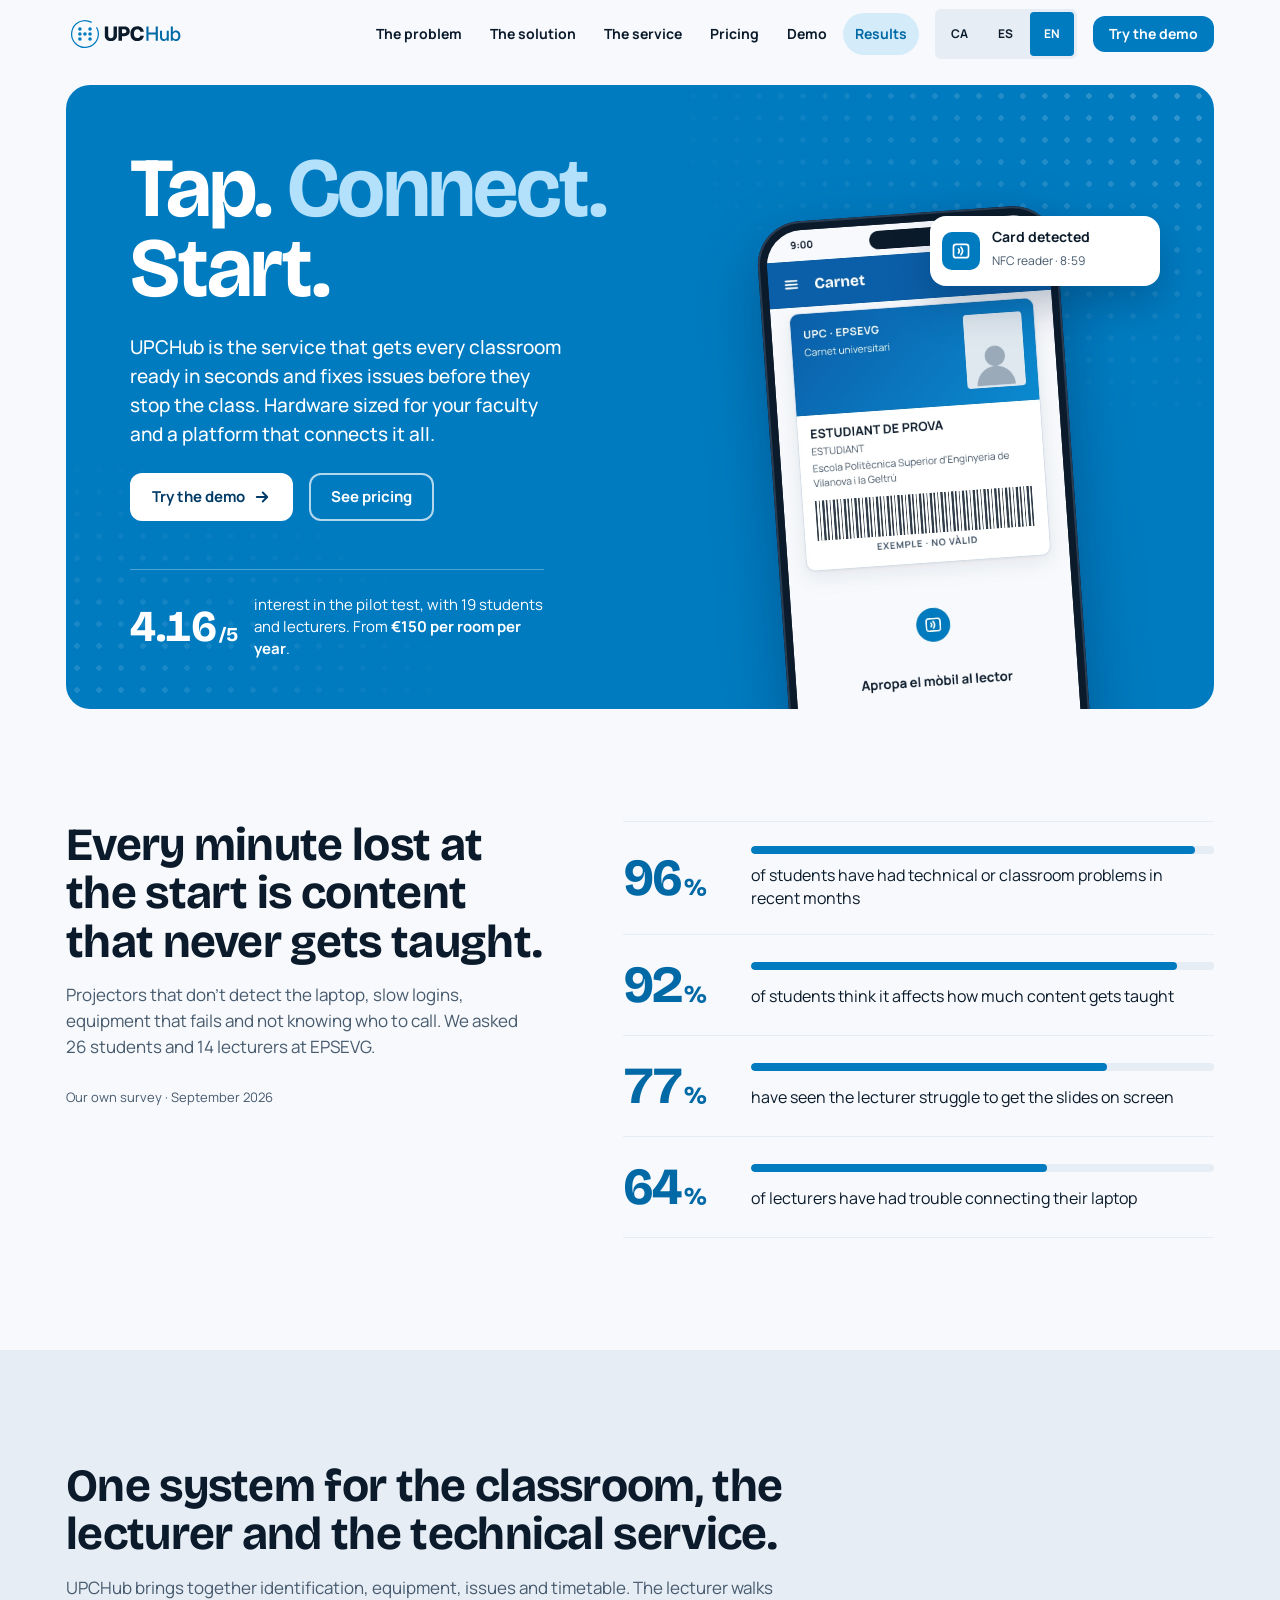
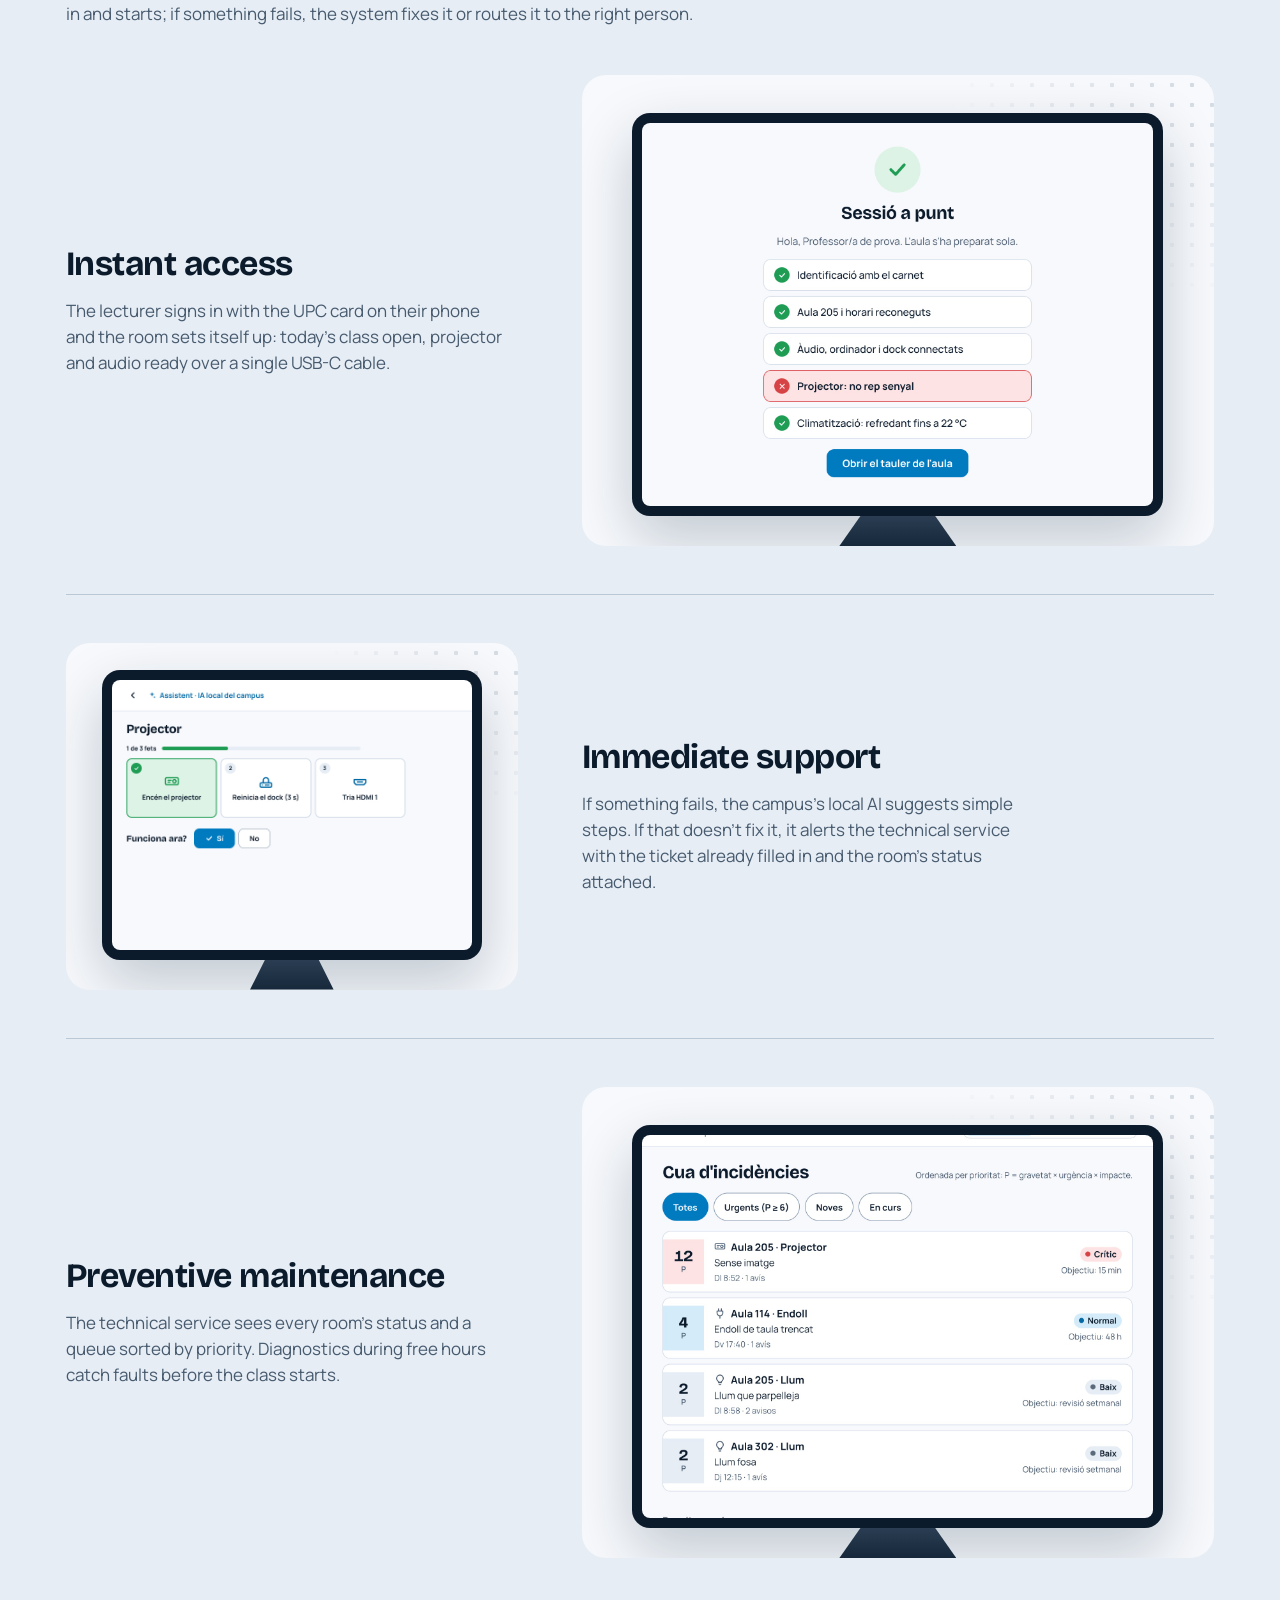
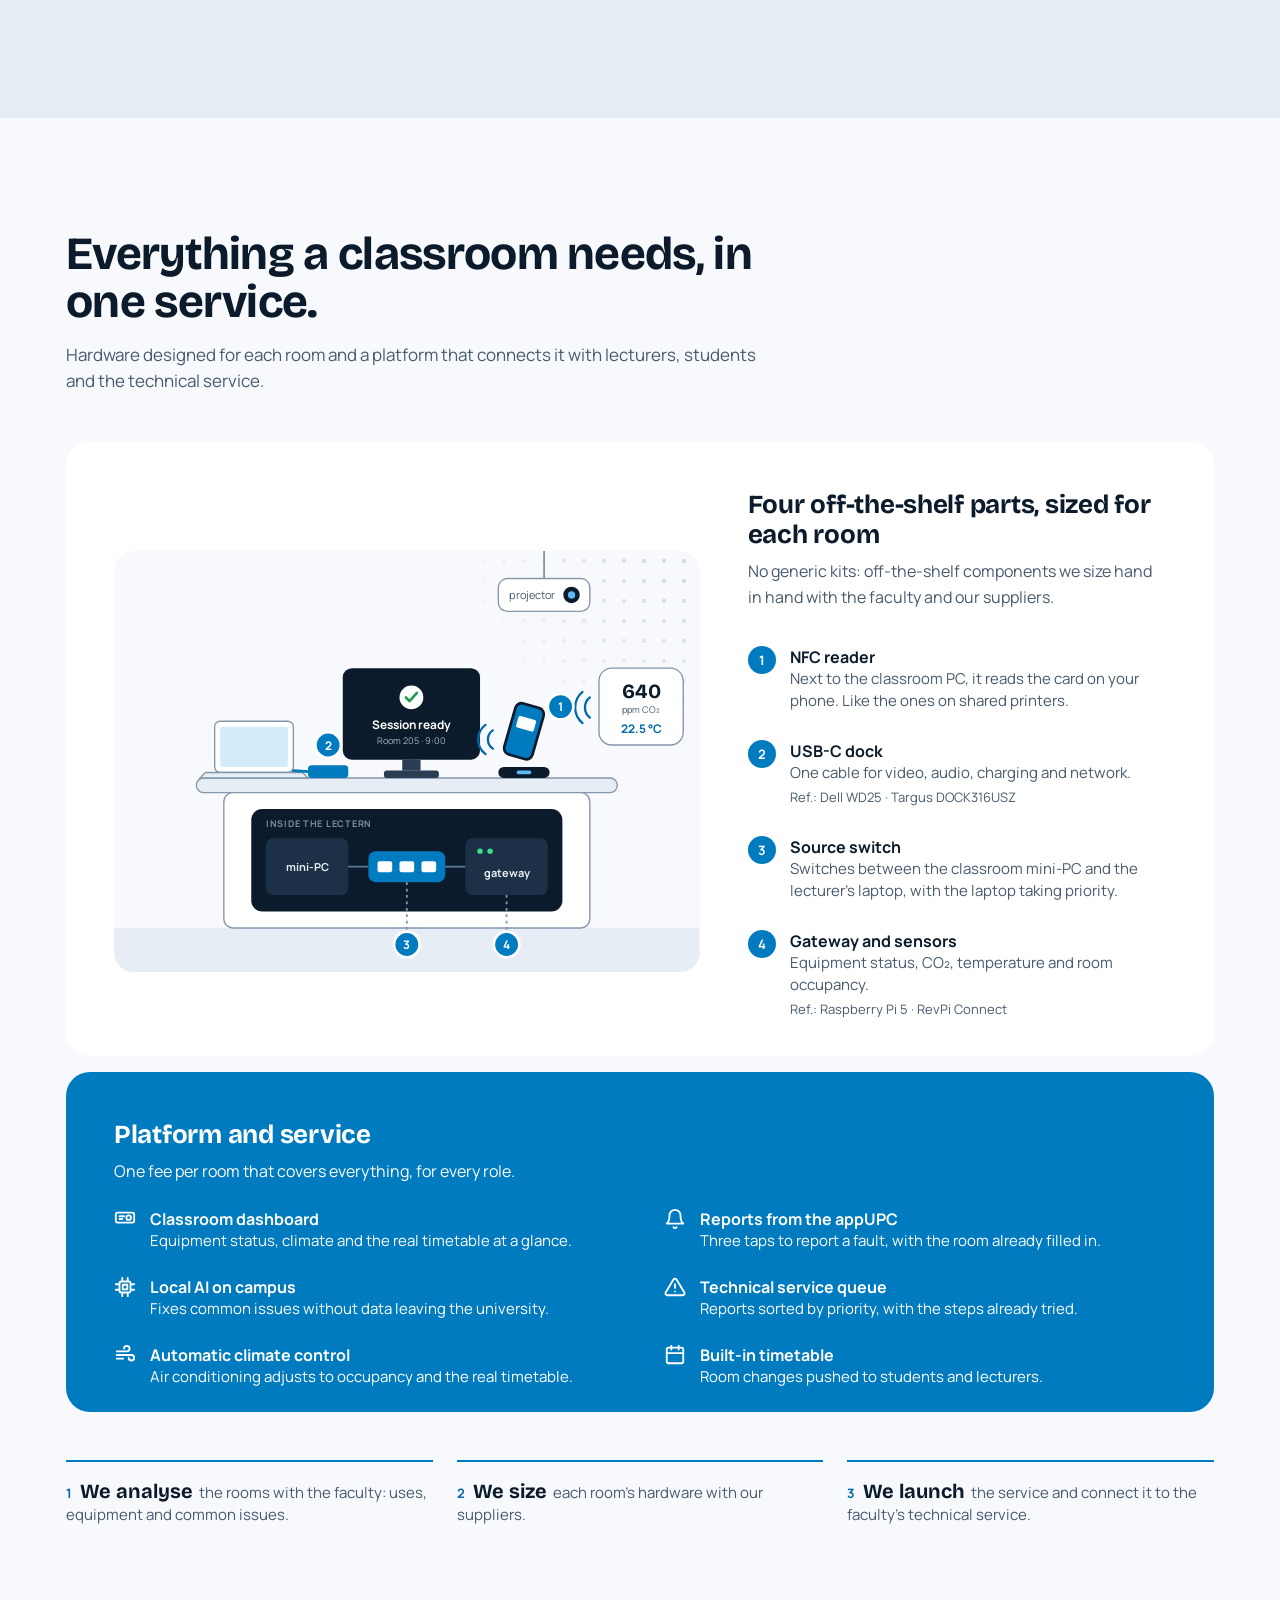
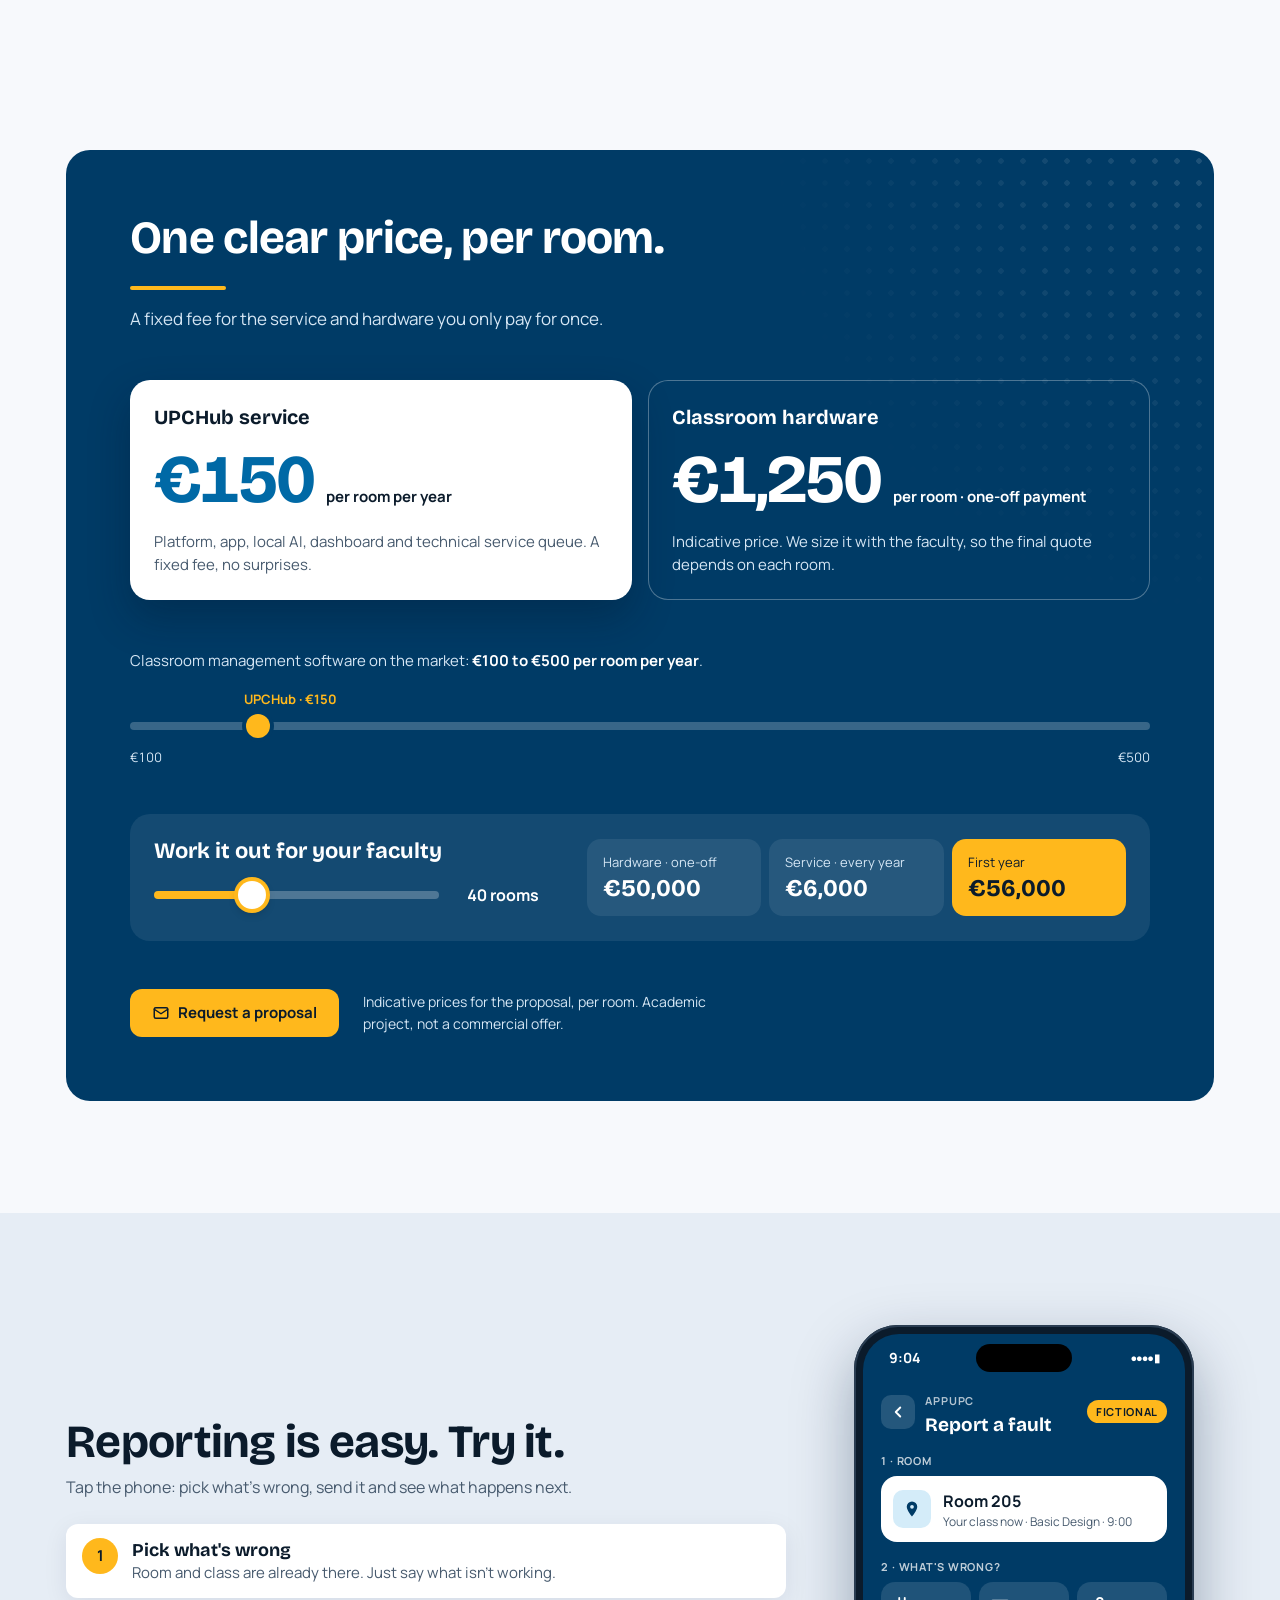
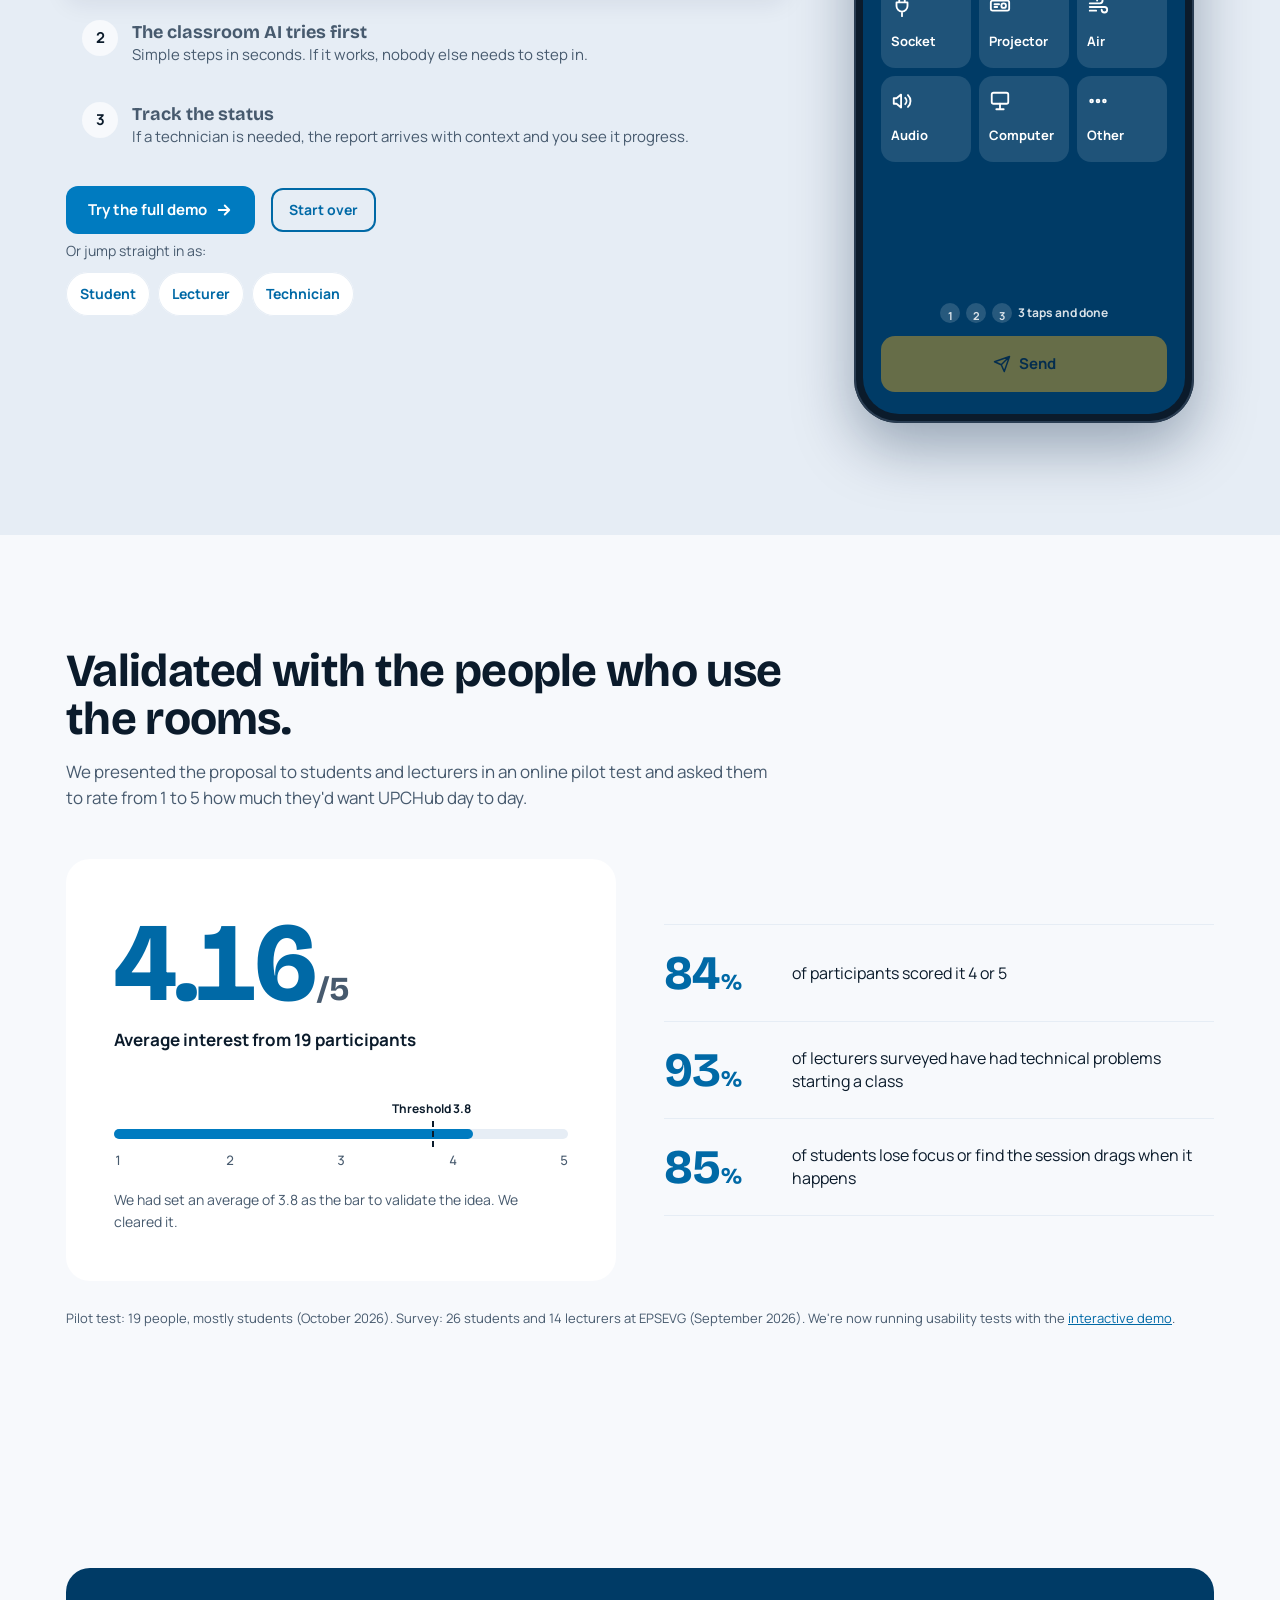
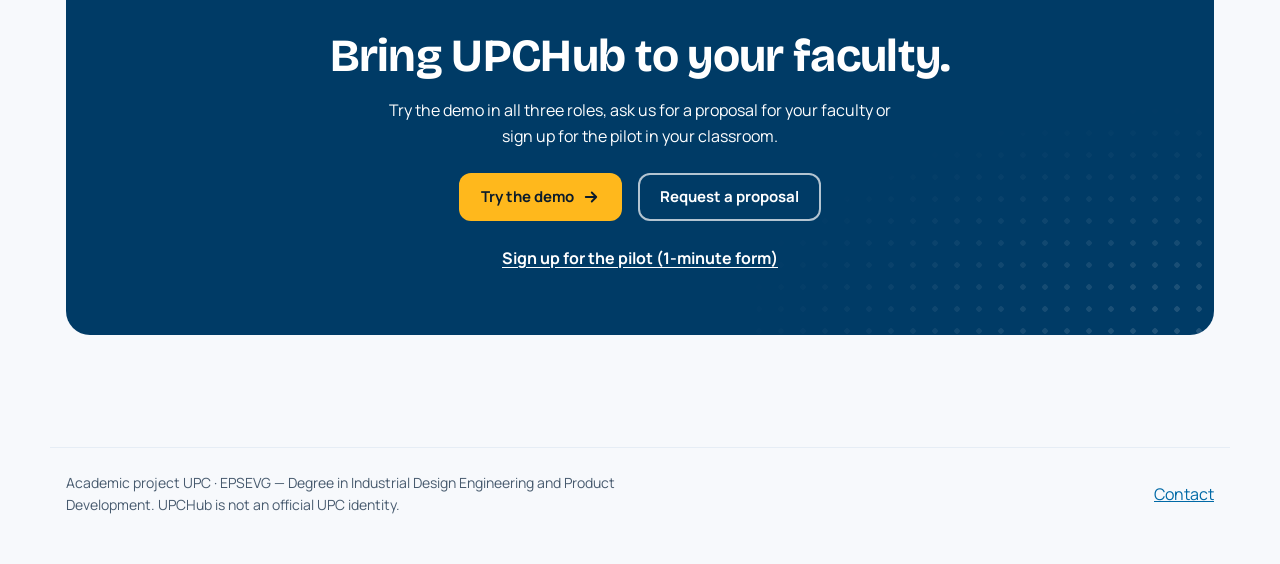
==== commit bc7cc9bc: "Landing: logo més espaiat, captures de la demo i il·lustració del hardware - Logo horitzontal: 40 un" ====
--- a/index.html
+++ b/index.html
@@ -12,7 +12,7 @@
 <meta property="og:url" content="https://upchub.tech/">
 <meta property="og:title" content="UPCHub · Toca. Connecta. Comença.">
 <meta property="og:description" content="El servei que posa cada aula a punt en segons i resol les incidències abans que aturin la classe. 150 € per aula i any. Projecte acadèmic EPSEVG · UPC.">
-<meta property="og:image" content="https://upchub.tech/assets/mockups/4-dashboard-aula.jpg">
+<meta property="og:image" content="https://upchub.tech/assets/captures/og-sessio.jpg">
 <meta property="og:image:width" content="1600">
 <meta property="og:image:height" content="1000">
 <meta property="og:locale" content="ca_ES">
@@ -21,8 +21,8 @@
 <link rel="preconnect" href="https://fonts.googleapis.com">
 <link rel="preconnect" href="https://fonts.gstatic.com" crossorigin>
 <link rel="stylesheet" href="https://fonts.googleapis.com/css2?family=Bricolage+Grotesque:opsz,wght@12..96,600;12..96,700&family=Manrope:wght@400;500;700&display=swap">
-<link rel="preload" as="image" href="assets/mockups/1-carnet-wallet.jpg">
-<link rel="stylesheet" href="assets/styles.css?v=4a">
+<link rel="preload" as="image" href="assets/captures/carnet-mobil.jpg">
+<link rel="stylesheet" href="assets/styles.css?v=4b">
 <script>document.documentElement.classList.add('js');addEventListener('load',function(){if(!window.UPC_READY)document.documentElement.classList.remove('js')})</script>
 </head>
 <body>
@@ -61,7 +61,7 @@
 <a class="skip" href="#problema">Salta al contingut</a>
 <header class="top">
   <div class="wrap">
-    <a href="#inici" aria-label="UPCHub — inici"><img class="logo l" src="assets/upchub-anillo-H-horizontal-claro.svg" width="116" height="38" alt="UPCHub"><img class="logo d" src="assets/upchub-anillo-H-horizontal-oscuro.svg" width="116" height="38" alt="UPCHub"></a>
+    <a href="#inici" aria-label="UPCHub — inici"><img class="logo l" src="assets/upchub-anillo-H-horizontal-claro.svg" width="121" height="38" alt="UPCHub"><img class="logo d" src="assets/upchub-anillo-H-horizontal-oscuro.svg" width="121" height="38" alt="UPCHub"></a>
     <nav id="nav" aria-label="Principal">
       <a href="#problema">El problema</a>
       <a href="#solucio">La solució</a>
@@ -96,7 +96,7 @@
     </div>
     <div class="hero-visual">
       <div class="nfc-rings" aria-hidden="true"><i></i><i></i><i></i></div>
-      <div class="dev phone hero-phone"><img src="assets/mockups/1-carnet-wallet.jpg" width="780" height="1688" fetchpriority="high" alt="Maqueta: carnet UPC a la cartera del mòbil"></div>
+      <div class="dev phone hero-phone"><img src="assets/captures/carnet-mobil.jpg" width="732" height="1552" fetchpriority="high" alt="Captura de la demo: carnet universitari a l'app del campus"></div>
       <div class="toast" id="toast" aria-hidden="true" data-dyn></div>
     </div>
   </div>
@@ -132,21 +132,21 @@
           <h3>Accés instantani</h3>
           <p>El professor s'identifica amb el carnet UPC al mòbil i l'aula es prepara sola: sessió oberta amb la classe d'avui, i projector i àudio a punt amb un sol cable USB-C.</p>
         </div>
-        <div class="pillar-media"><div class="dev tv"><div class="scr"><img src="assets/mockups/3-sesion-nfc.jpg" width="1600" height="1000" loading="lazy" alt="Maqueta: sessió llesta al PC de l'aula després de tocar amb el carnet"></div><div class="stand"></div></div></div>
+        <div class="pillar-media"><div class="dev tv"><div class="scr"><img src="assets/captures/sessio-a-punt.jpg" width="1600" height="1200" loading="lazy" alt="Captura de la demo: sessió a punt a la pantalla de l'aula després de tocar amb el carnet"></div><div class="stand"></div></div></div>
       </article>
       <article class="pillar rv">
         <div class="pillar-copy">
           <h3>Suport immediat</h3>
           <p>Si alguna cosa falla, la IA local del campus proposa passos senzills. Si no ho resol, avisa el servei tècnic amb la fitxa ja omplerta i l'estat de l'aula inclòs.</p>
         </div>
-        <div class="pillar-media"><div class="dev tv"><div class="scr"><img src="assets/mockups/5-ia-ayuda.jpg" width="1600" height="1000" loading="lazy" alt="Maqueta: assistent d'IA de l'aula guiant la resolució"></div><div class="stand"></div></div></div>
+        <div class="pillar-media"><div class="dev tv"><div class="scr"><img src="assets/captures/ajuda-ia.jpg" width="1600" height="1200" loading="lazy" alt="Captura de la demo: l'assistent d'IA local guia tres passos per arreglar el projector"></div><div class="stand"></div></div></div>
       </article>
       <article class="pillar rv">
         <div class="pillar-copy">
           <h3>Manteniment preventiu</h3>
           <p>El servei tècnic veu l'estat de cada aula i una cua ordenada per prioritat. Els diagnòstics en hores lliures detecten anomalies abans que comenci la classe.</p>
         </div>
-        <div class="pillar-media"><div class="dev tv"><div class="scr"><img src="assets/mockups/6-cola-tecnico.jpg" width="1600" height="1000" loading="lazy" alt="Maqueta: cua d'incidències del servei tècnic ordenada per prioritat"></div><div class="stand"></div></div></div>
+        <div class="pillar-media"><div class="dev tv"><div class="scr"><img src="assets/captures/cua-tecnic.jpg" width="1600" height="1200" loading="lazy" alt="Captura de la demo: cua d'incidències del servei tècnic ordenada per prioritat"></div><div class="stand"></div></div></div>
       </article>
     </div>
   </div>
@@ -161,14 +161,78 @@
     </div>
     <div class="service">
       <div class="svc svc-hw rv">
-        <h3>Hardware dimensionat per a cada aula</h3>
-        <p>No venem kits genèrics. Treballem colze a colze amb la facultat i els nostres proveïdors per dimensionar el que necessita cada aula.</p>
-        <img class="svc-img" src="assets/mockups/5b-conecta-dock.jpg" width="1600" height="810" loading="lazy" alt="Il·lustració: dock USB-C connectat a projector, pantalla, altaveus, teclat i xarxa">
-        <ul class="ticks">
-          <li><svg><use href="#i-nfc"/></svg>Lector NFC per al carnet UPC</li>
-          <li><svg><use href="#i-plug"/></svg>Dock USB-C: projector, àudio, pantalla, xarxa i càrrega</li>
-          <li><svg><use href="#i-temp"/></svg>Sensors d'aire i temperatura</li>
-        </ul>
+        <figure class="hw-fig" id="hw-fig">
+          <svg viewBox="0 0 640 460" role="img" aria-labelledby="hw-t">
+            <title id="hw-t">Il·lustració: atril d'aula amb el lector NFC, el dock USB-C, el commutador de font i el gateway amb sensors</title>
+            <rect class="floor" x="0" y="412" width="640" height="48"/>
+            <line class="rod" x1="470" y1="0" x2="470" y2="30"/>
+            <g class="part part-0">
+              <rect class="bx" x="420" y="30" width="100" height="36" rx="10"/>
+              <circle class="dk" cx="500" cy="48" r="9"/><circle class="lens" cx="500" cy="48" r="4"/>
+              <text class="tm" x="432" y="52">projector</text>
+            </g>
+            <path class="flow" d="M470 66V300H340V328"/>
+            <path class="flow" d="M234 248V300H300V328"/>
+            <path class="flow f4" d="M576 212V345H474"/>
+            <rect class="desk" x="90" y="248" width="460" height="16" rx="8"/>
+            <rect class="bx" x="120" y="264" width="400" height="148" rx="10"/>
+            <rect class="dk" x="150" y="282" width="340" height="112" rx="12"/>
+            <text class="cap" x="166" y="302">DINS DE L'ATRIL</text>
+            <g class="part">
+              <rect class="unit" x="166" y="314" width="90" height="62" rx="8"/>
+              <text class="ut" x="211" y="350">mini-PC</text>
+              <line class="wire" x1="256" y1="345" x2="278" y2="345"/>
+              <line class="wire" x1="362" y1="345" x2="384" y2="345"/>
+            </g>
+            <g class="part part-3">
+              <rect class="br" x="278" y="328" width="84" height="34" rx="8"/>
+              <rect class="port" x="288" y="339" width="16" height="12" rx="2"/><rect class="port" x="312" y="339" width="16" height="12" rx="2"/><rect class="port" x="336" y="339" width="16" height="12" rx="2"/>
+            </g>
+            <g class="part part-4">
+              <rect class="unit" x="384" y="314" width="90" height="62" rx="8"/>
+              <circle class="led" cx="400" cy="328" r="3"/><circle class="led" cx="411" cy="328" r="3"/>
+              <text class="ut" x="429" y="356">gateway</text>
+              <rect class="bx" x="530" y="128" width="92" height="84" rx="14"/>
+              <path class="wave" d="M520 160a14 14 0 0 0 0 22M512 154a22 22 0 0 0 0 34"/>
+              <text class="big" x="576" y="161">640</text>
+              <text class="tm sm" x="576" y="177">ppm CO₂</text>
+              <text class="hl" x="576" y="199">22,5 °C</text>
+            </g>
+            <g class="part">
+              <rect class="dk" x="250" y="128" width="150" height="100" rx="10"/>
+              <circle class="ok" cx="325" cy="160" r="13"/><path class="okp" d="M319 160l4 4 8-9"/>
+              <text class="mt" x="325" y="195">Sessió a punt</text>
+              <text class="ms" x="325" y="211">Aula 205 · 9:00</text>
+              <rect class="stand" x="315" y="228" width="20" height="12"/><rect class="stand" x="295" y="240" width="60" height="8" rx="3"/>
+              <rect class="bx" x="110" y="186" width="86" height="56" rx="6"/><rect class="lap" x="116" y="192" width="74" height="44" rx="3"/>
+              <path class="desk" d="M100 242H206L212 248H94Z"/>
+            </g>
+            <g class="part part-2">
+              <path class="cable" d="M196 240C204 240 206 241 212 241"/>
+              <rect class="br" x="212" y="234" width="44" height="14" rx="4"/>
+            </g>
+            <g class="part part-1">
+              <rect class="dk" x="420" y="236" width="56" height="12" rx="6"/><rect class="lens" x="440" y="240" width="16" height="4" rx="2"/>
+              <g transform="rotate(16 448 197)"><rect class="phone" x="432" y="168" width="32" height="58" rx="7"/><rect class="port" x="438" y="182" width="20" height="13" rx="2"/></g>
+              <path class="wave" d="M414 196a12 12 0 0 0 0 20M406 190a20 20 0 0 0 0 32"/>
+            </g>
+            <line class="lead" x1="320" y1="362" x2="320" y2="415"/><line class="lead" x1="429" y1="376" x2="429" y2="415"/>
+            <g class="pin" data-p="1"><circle cx="488" cy="170" r="14"/><text x="488" y="175">1</text></g>
+            <g class="pin" data-p="2"><circle cx="234" cy="212" r="14"/><text x="234" y="217">2</text></g>
+            <g class="pin" data-p="3"><circle cx="320" cy="430" r="14"/><text x="320" y="435">3</text></g>
+            <g class="pin" data-p="4"><circle cx="429" cy="430" r="14"/><text x="429" y="435">4</text></g>
+          </svg>
+        </figure>
+        <div class="hw-copy">
+          <h3>Quatre peces que ja existeixen, dimensionades per a cada aula</h3>
+          <p>Res de kits genèrics: components de mercat que dimensionem colze a colze amb la facultat i els nostres proveïdors.</p>
+          <ol class="hw-parts" id="hw-parts">
+            <li data-p="1"><span class="pn" aria-hidden="true">1</span><span><b>Lector NFC</b>Al costat del PC de l'aula, llegeix el carnet del mòbil. Com els de les impressores compartides.</span></li>
+            <li data-p="2"><span class="pn" aria-hidden="true">2</span><span><b>Dock USB-C</b>Un sol cable per a vídeo, àudio, càrrega i xarxa.<small>Ref.: Dell WD25 · Targus DOCK316USZ</small></span></li>
+            <li data-p="3"><span class="pn" aria-hidden="true">3</span><span><b>Commutador de font</b>Tria entre el mini-PC de l'aula i el portàtil del professor, amb prioritat per al portàtil.</span></li>
+            <li data-p="4"><span class="pn" aria-hidden="true">4</span><span><b>Gateway i sensors</b>Estat dels equips, CO₂, temperatura i ocupació de l'aula.<small>Ref.: Raspberry Pi 5 · RevPi Connect</small></span></li>
+          </ol>
+        </div>
       </div>
       <div class="svc svc-sw rv">
         <h3>Plataforma i servei</h3>
@@ -351,7 +415,7 @@
   </div>
 </footer>
 
-<script src="assets/i18n.js?v=4a"></script>
-<script src="assets/app.js?v=4a"></script>
+<script src="assets/i18n.js?v=4b"></script>
+<script src="assets/app.js?v=4b"></script>
 </body>
 </html>
--- a/assets/styles.css
+++ b/assets/styles.css
@@ -284,12 +284,61 @@
 
 /* servei */
 .service{display:grid;gap:var(--space-3)}
-@media(min-width:900px){.service{grid-template-columns:1fr 1fr}}
 .svc{border-radius:var(--radius-lg);padding:var(--space-4);background:var(--surface-0)}
 @media(min-width:600px){.svc{padding:var(--space-6) var(--space-6) var(--space-4)}}
 .svc h3{font-size:26px;line-height:1.15;letter-spacing:-.01em}
 .svc>p{color:var(--ink-muted);margin:var(--space-2) 0 var(--space-4)}
-.svc-img{width:100%;height:auto;border-radius:var(--radius-md);margin-bottom:var(--space-4)}
+.svc-hw{display:grid;gap:var(--space-4);align-items:center}
+@media(min-width:960px){.svc-hw{grid-template-columns:7fr 5fr;gap:var(--space-6)}}
+.svc-sw .ticks{gap:var(--space-4) var(--space-6)}
+@media(min-width:760px){.svc-sw .ticks{grid-template-columns:1fr 1fr}}
+.hw-fig{position:relative;margin:0;background:var(--surface-100);border-radius:20px;overflow:hidden}
+.hw-fig::before{content:"";position:absolute;inset:0;background-image:radial-gradient(circle,rgba(132,151,171,.35) 2px,transparent 2.5px);background-size:20px 20px;-webkit-mask-image:radial-gradient(ellipse 60% 70% at 100% 0%,#000,transparent 70%);mask-image:radial-gradient(ellipse 60% 70% at 100% 0%,#000,transparent 70%)}
+.hw-fig svg{position:relative;width:100%;height:auto;font-family:var(--font-sans)}
+.hw-fig text{font-size:12px;text-anchor:middle;fill:var(--ink)}
+.hw-fig .floor{fill:var(--surface-200)}
+.hw-fig .rod,.hw-fig .lead{stroke:var(--border);stroke-width:2}
+.hw-fig .lead{stroke-dasharray:3 4}
+.hw-fig .bx{fill:var(--surface-0);stroke:var(--border);stroke-width:1.5}
+.hw-fig .desk{fill:var(--surface-200);stroke:var(--border);stroke-width:1.5}
+.hw-fig .dk{fill:#0b1b2b}
+.hw-fig .unit{fill:#1c3147}
+.hw-fig .ut{fill:#e6edf5;font-weight:700}
+.hw-fig .cap{text-anchor:start;font-size:10px;font-weight:700;letter-spacing:.08em;fill:#a3b6c8}
+.hw-fig .br,.hw-fig .phone{fill:var(--brand)}
+.hw-fig .phone{stroke:#0b1b2b;stroke-width:3}
+.hw-fig .port{fill:#fff}
+.hw-fig .lens{fill:#5bbcf5}
+.hw-fig .led{fill:#3ddc84}
+.hw-fig .wire{stroke:#5d7a94;stroke-width:2}
+.hw-fig .cable{fill:none;stroke:var(--brand);stroke-width:3;stroke-linecap:round}
+.hw-fig .flow{fill:none;stroke:var(--brand-text);stroke-width:2;stroke-dasharray:2 5;stroke-linecap:round}
+.hw-fig .wave{fill:none;stroke:var(--brand-text);stroke-width:2.5;stroke-linecap:round}
+.hw-fig .ok{fill:#fff}
+.hw-fig .okp{fill:none;stroke:var(--ok);stroke-width:3;stroke-linecap:round;stroke-linejoin:round}
+.hw-fig .mt{fill:#fff;font-size:13px;font-weight:700}
+.hw-fig .ms{fill:#a3b6c8;font-size:10px}
+.hw-fig .stand{fill:#2a3d52}
+.hw-fig .lap{fill:var(--brand-tint)}
+.hw-fig .tm{fill:var(--ink-muted)}
+.hw-fig text.tm:not(.sm){text-anchor:start}
+.hw-fig .sm{font-size:10px}
+.hw-fig .big{font:700 22px var(--font-display)}
+.hw-fig .hl{fill:var(--brand-text);font-size:13px;font-weight:700}
+.hw-fig .pin circle{fill:var(--brand);stroke:var(--surface-0);stroke-width:3}
+.hw-fig .pin text{fill:#fff;font-size:13px;font-weight:700}
+.hw-fig .part,.hw-fig .pin{transition:opacity .25s ease}
+.hw-fig .pin{transform-box:fill-box;transform-origin:center;transition:opacity .25s ease,transform .25s cubic-bezier(.16,1,.3,1)}
+.hw-fig[data-on] .part:not(.part-0),.hw-fig[data-on] .pin{opacity:.3}
+.hw-fig[data-on="1"] .part-1,.hw-fig[data-on="2"] .part-2,.hw-fig[data-on="3"] .part-3,.hw-fig[data-on="4"] .part-4{opacity:1}
+.hw-fig[data-on="1"] .pin[data-p="1"],.hw-fig[data-on="2"] .pin[data-p="2"],.hw-fig[data-on="3"] .pin[data-p="3"],.hw-fig[data-on="4"] .pin[data-p="4"]{opacity:1;transform:scale(1.2)}
+.hw-copy>p{color:var(--ink-muted);margin:var(--space-2) 0 var(--space-4)}
+.hw-parts{list-style:none;margin:0;padding:0;display:grid;gap:4px}
+.hw-parts li{display:flex;gap:14px;align-items:flex-start;padding:12px;margin-inline:-12px;border-radius:var(--radius-md);font-size:15px;line-height:22px;color:var(--ink-muted);transition:background .2s}
+.hw-parts li.on{background:var(--surface-100)}
+.hw-parts .pn{flex:none;width:28px;height:28px;border-radius:50%;background:var(--brand);color:#fff;display:grid;place-items:center;font:700 13px/1 var(--font-sans)}
+.hw-parts b{display:block;font-size:16px;color:var(--ink)}
+.hw-parts small{display:block;font-size:13px;margin-top:2px}
 .svc-sw{background:var(--brand);color:#fff}
 .svc-sw>p{color:#fff}
 .ticks{list-style:none;margin:0;padding:0;display:grid;gap:var(--space-3)}
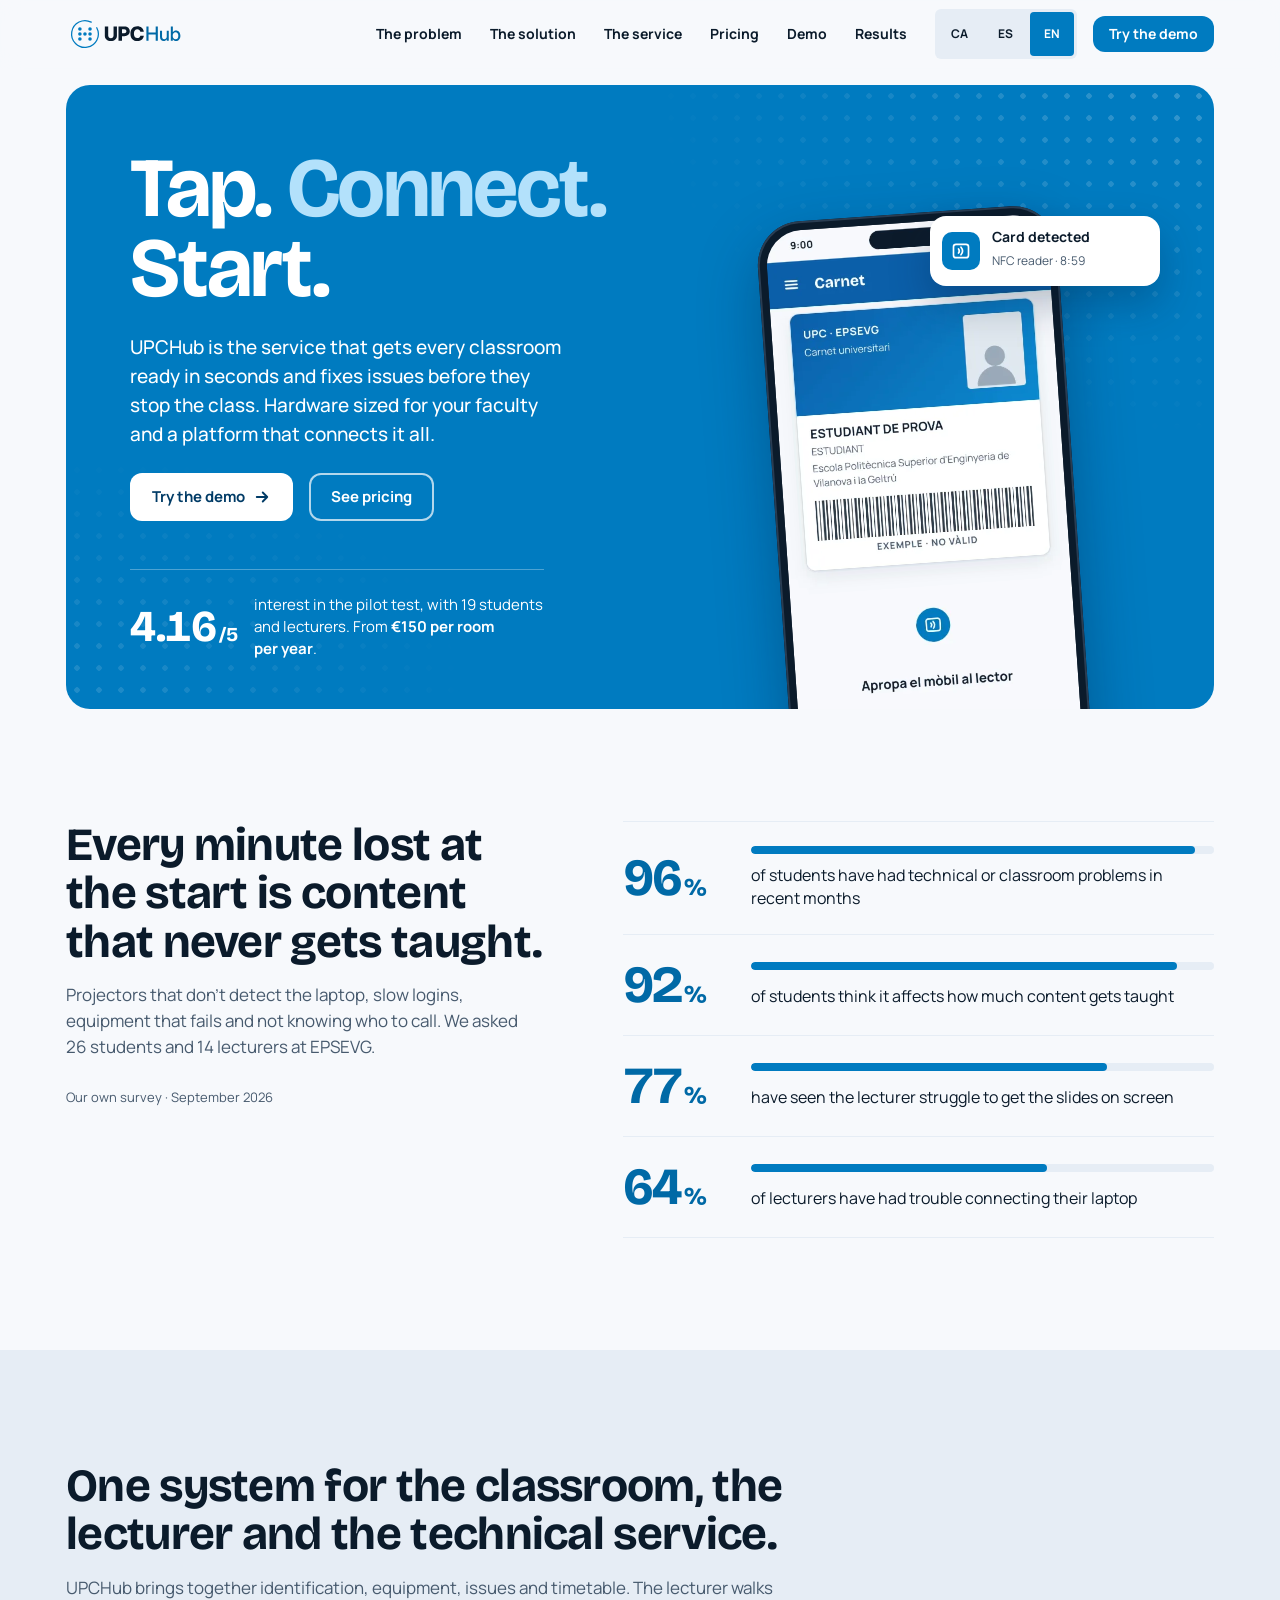
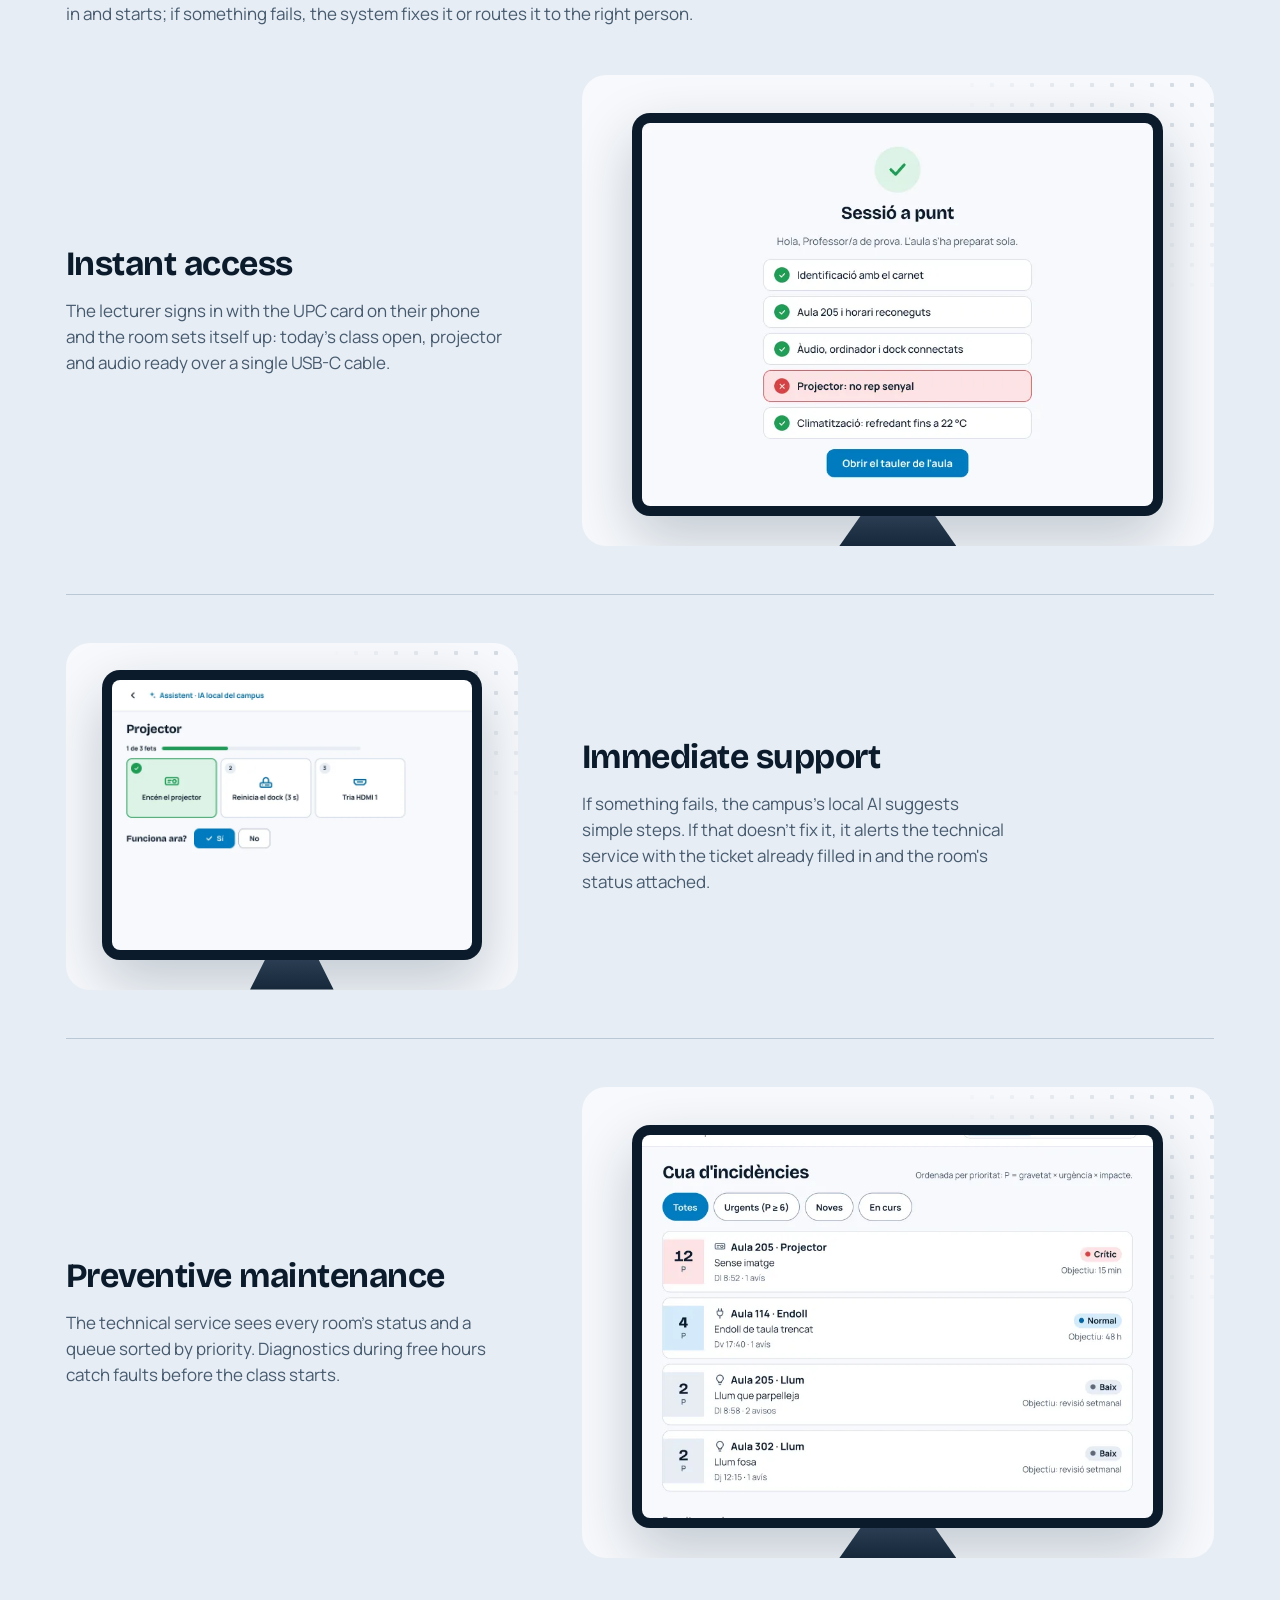
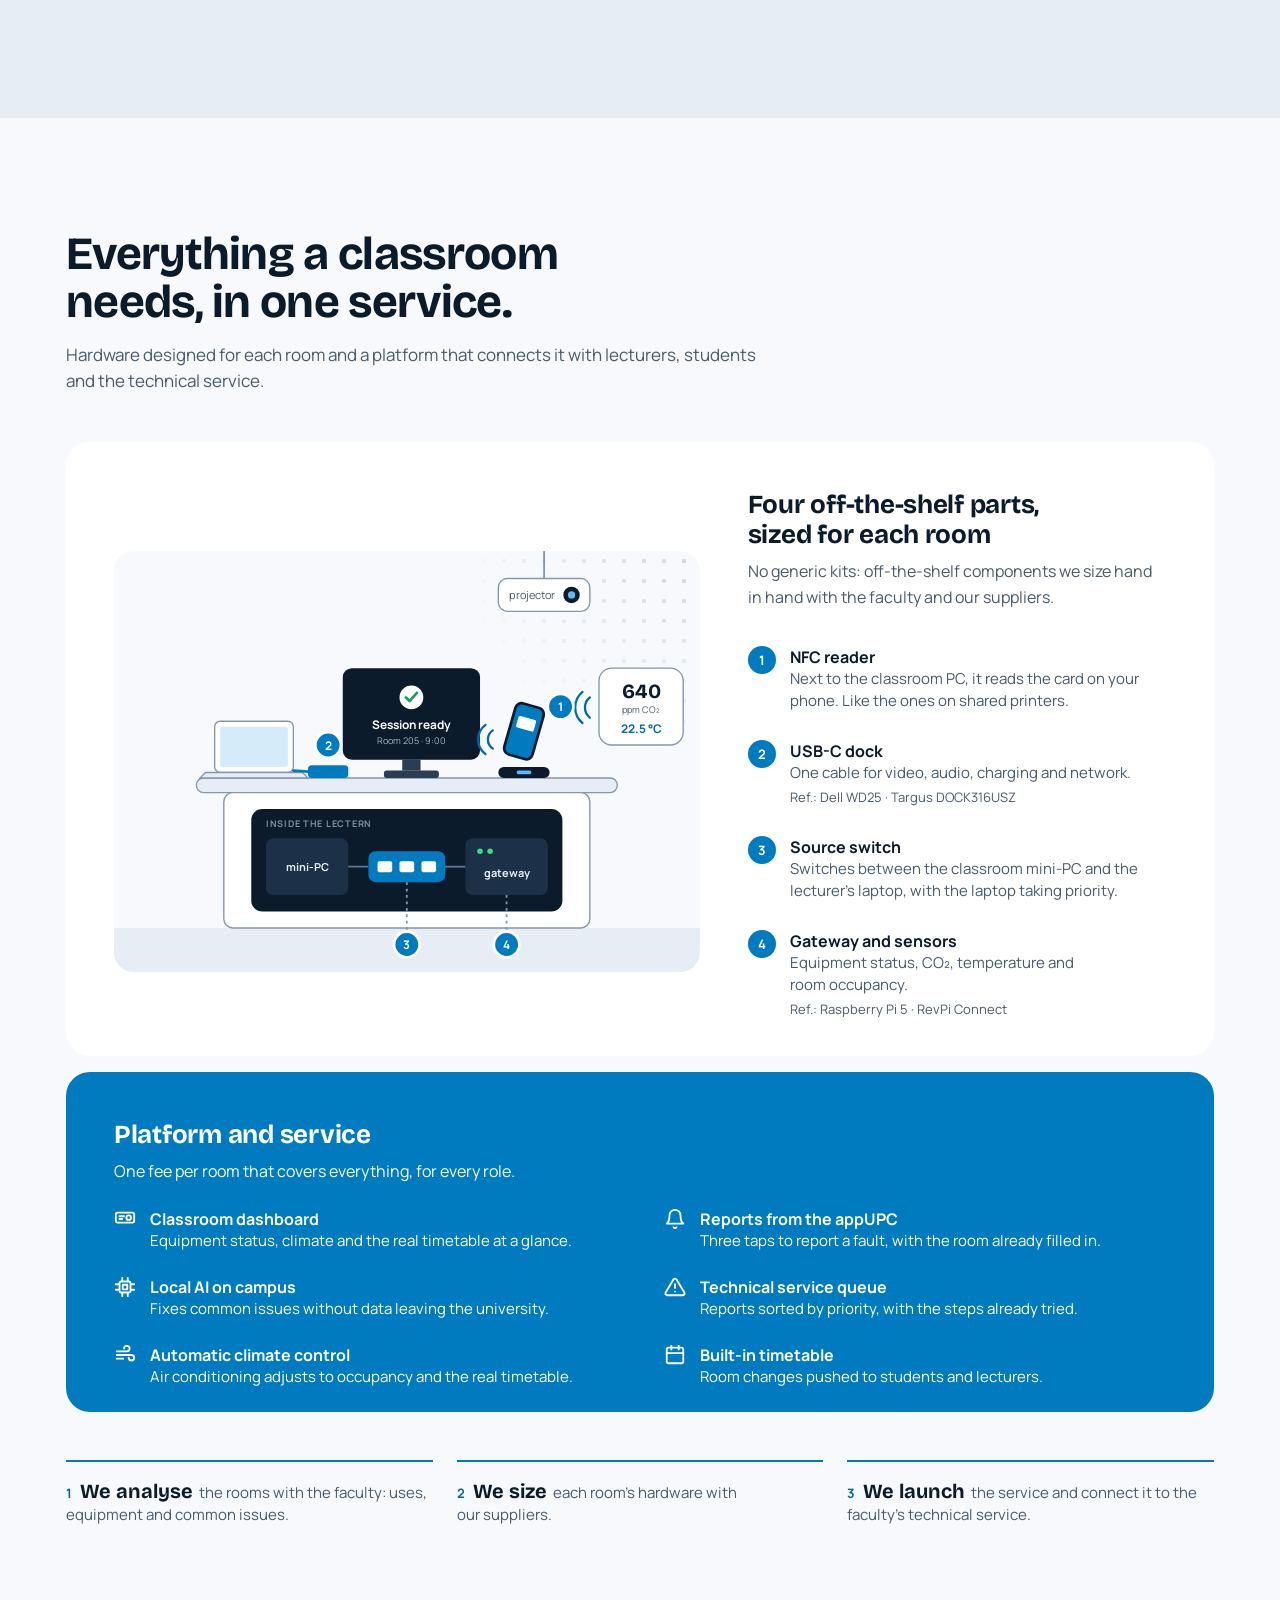
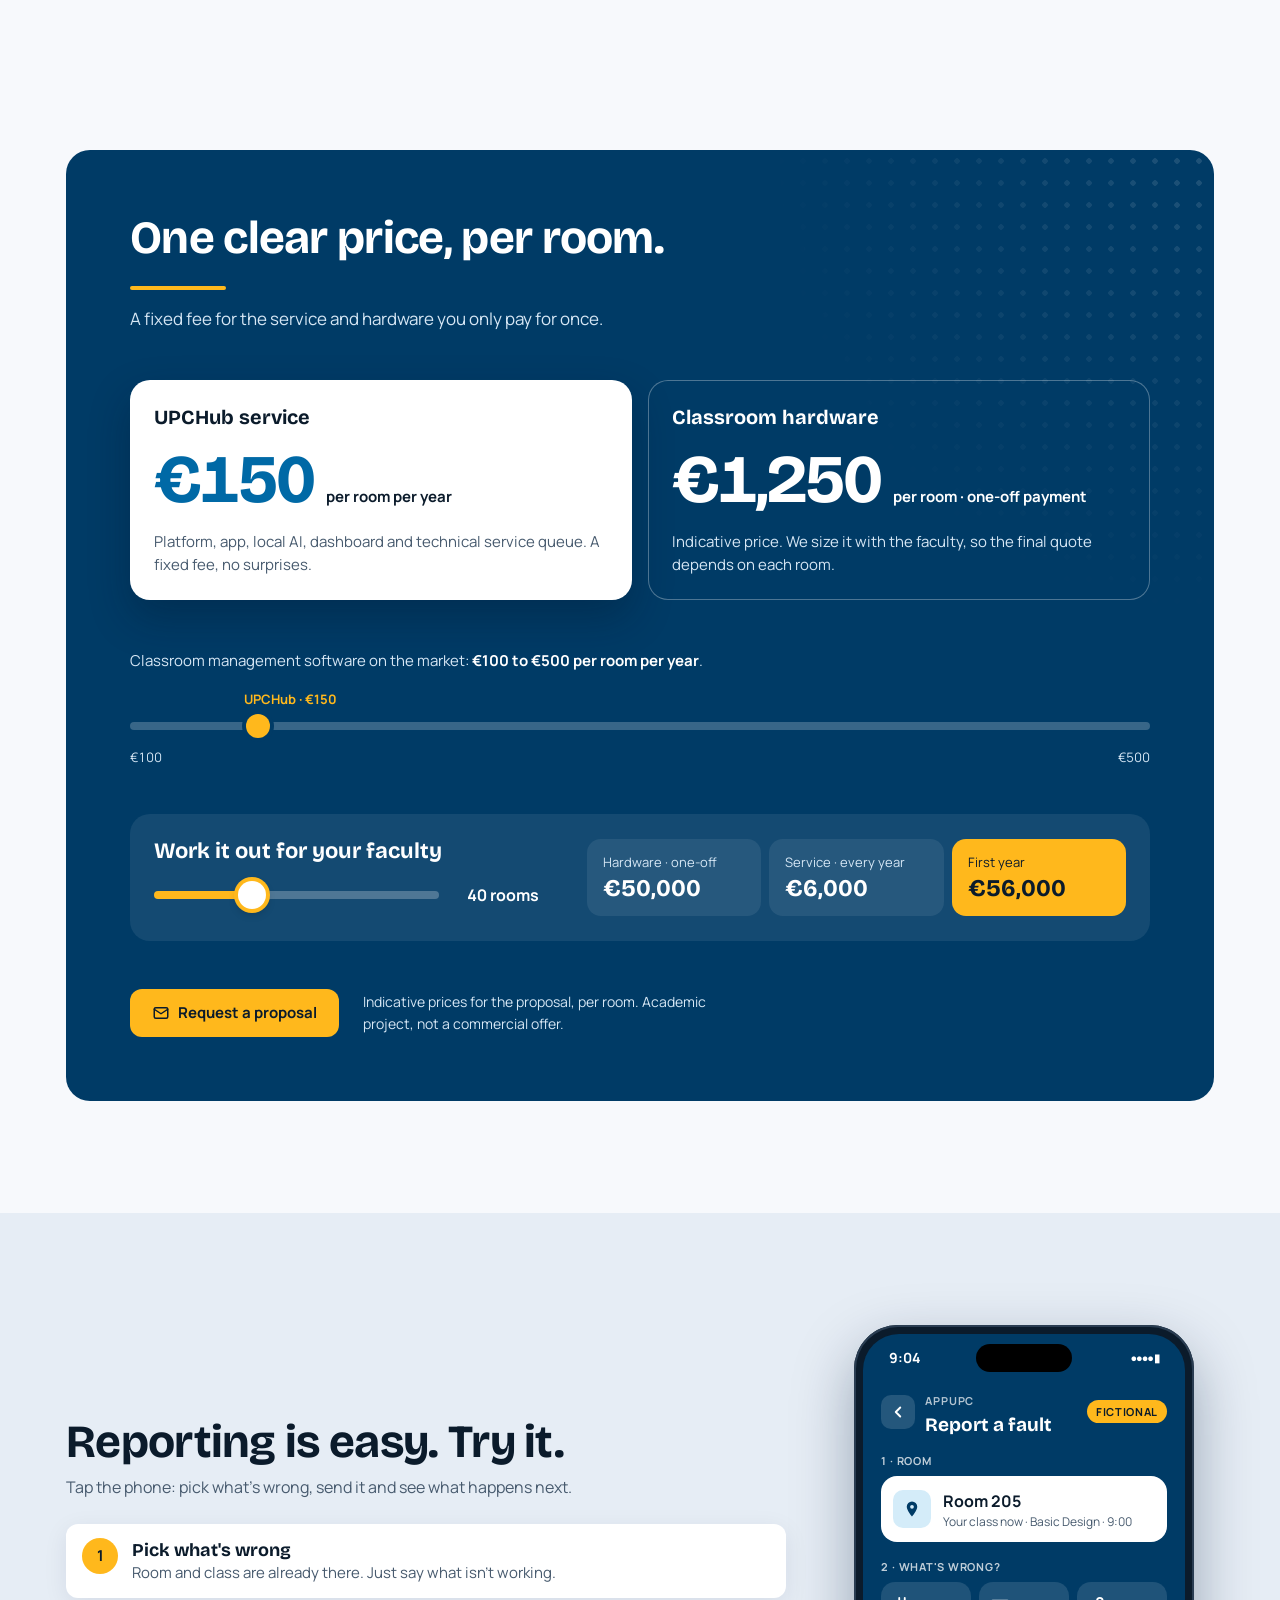
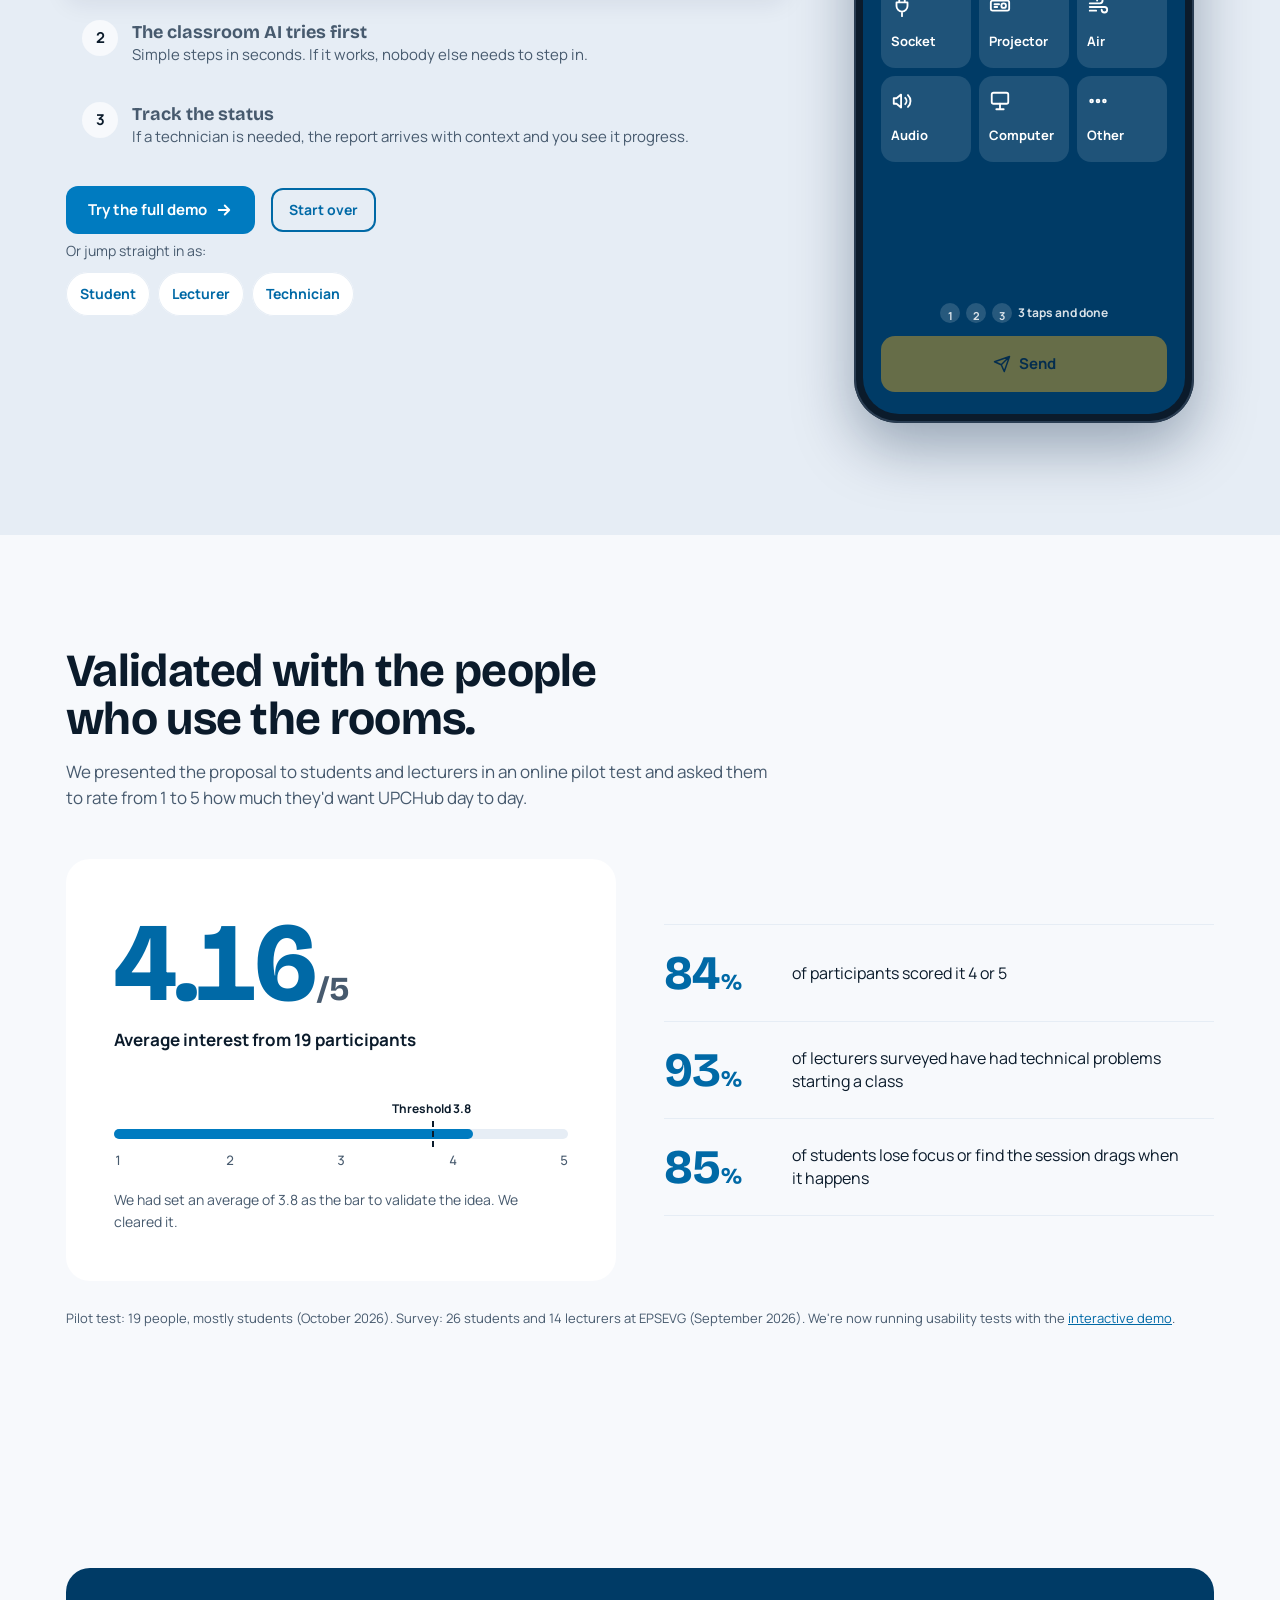
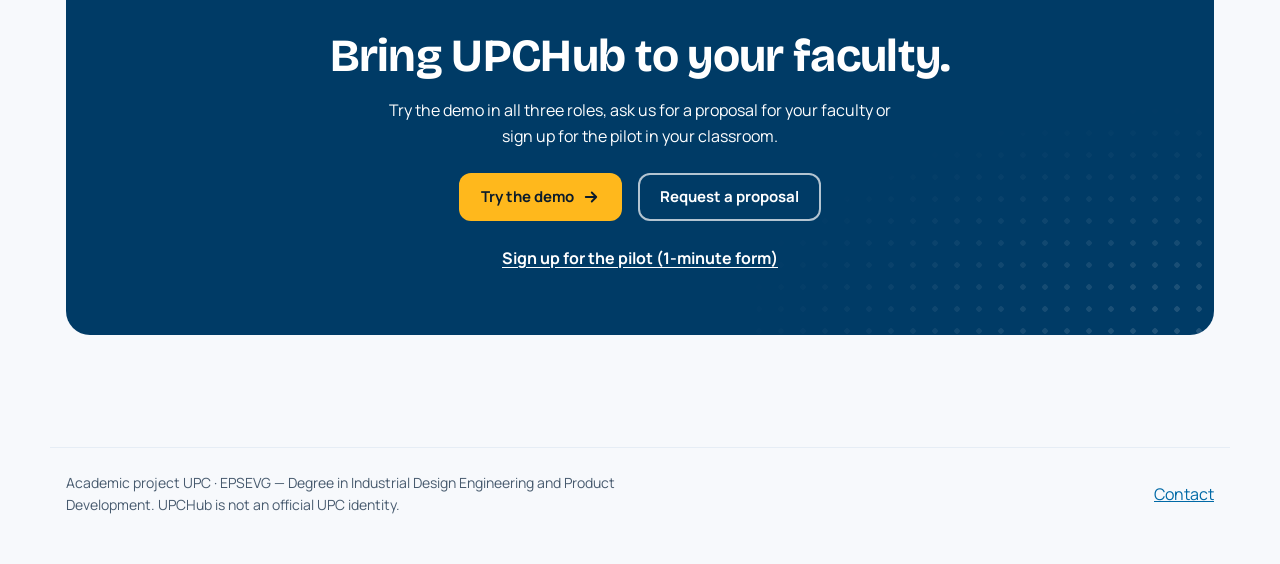
==== commit 1f15af3c: "Landing: imatges WebP, CTA a la capçalera mòbil i tipografia - Captures en WebP amb srcset (800 i 16" ====
--- a/index.html
+++ b/index.html
@@ -21,8 +21,8 @@
 <link rel="preconnect" href="https://fonts.googleapis.com">
 <link rel="preconnect" href="https://fonts.gstatic.com" crossorigin>
 <link rel="stylesheet" href="https://fonts.googleapis.com/css2?family=Bricolage+Grotesque:opsz,wght@12..96,600;12..96,700&family=Manrope:wght@400;500;700&display=swap">
-<link rel="preload" as="image" href="assets/captures/carnet-mobil.jpg">
-<link rel="stylesheet" href="assets/styles.css?v=4b">
+<link rel="preload" as="image" type="image/webp" imagesrcset="assets/captures/carnet-mobil-480.webp 480w, assets/captures/carnet-mobil-732.webp 732w" imagesizes="(min-width:960px) 300px, 72vw">
+<link rel="stylesheet" href="assets/styles.css?v=4d">
 <script>document.documentElement.classList.add('js');addEventListener('load',function(){if(!window.UPC_READY)document.documentElement.classList.remove('js')})</script>
 </head>
 <body>
@@ -69,6 +69,11 @@
       <a href="#preu">Preu</a>
       <a href="#demo">Demo</a>
       <a href="#resultats">Resultats</a>
+      <div class="lang lang-menu" role="group" aria-label="Idioma / Idioma / Language">
+        <button type="button" data-lang="ca" aria-pressed="true" lang="ca" title="Català">CA</button>
+        <button type="button" data-lang="es" aria-pressed="false" lang="es" title="Castellano">ES</button>
+        <button type="button" data-lang="en" aria-pressed="false" lang="en" title="English">EN</button>
+      </div>
     </nav>
     <div class="lang" role="group" aria-label="Idioma / Idioma / Language">
       <button type="button" data-lang="ca" aria-pressed="true" lang="ca" title="Català">CA</button>
@@ -96,7 +101,7 @@
     </div>
     <div class="hero-visual">
       <div class="nfc-rings" aria-hidden="true"><i></i><i></i><i></i></div>
-      <div class="dev phone hero-phone"><img src="assets/captures/carnet-mobil.jpg" width="732" height="1552" fetchpriority="high" alt="Captura de la demo: carnet universitari a l'app del campus"></div>
+      <div class="dev phone hero-phone"><picture><source type="image/webp" srcset="assets/captures/carnet-mobil-480.webp 480w, assets/captures/carnet-mobil-732.webp 732w" sizes="(min-width:960px) 300px, 72vw"><img src="assets/captures/carnet-mobil.jpg" width="732" height="1552" fetchpriority="high" alt="Captura de la demo: carnet universitari a l'app del campus"></picture></div>
       <div class="toast" id="toast" aria-hidden="true" data-dyn></div>
     </div>
   </div>
@@ -132,21 +137,21 @@
           <h3>Accés instantani</h3>
           <p>El professor s'identifica amb el carnet UPC al mòbil i l'aula es prepara sola: sessió oberta amb la classe d'avui, i projector i àudio a punt amb un sol cable USB-C.</p>
         </div>
-        <div class="pillar-media"><div class="dev tv"><div class="scr"><img src="assets/captures/sessio-a-punt.jpg" width="1600" height="1200" loading="lazy" alt="Captura de la demo: sessió a punt a la pantalla de l'aula després de tocar amb el carnet"></div><div class="stand"></div></div></div>
+        <div class="pillar-media"><div class="dev tv"><div class="scr"><picture><source type="image/webp" srcset="assets/captures/sessio-a-punt-800.webp 800w, assets/captures/sessio-a-punt-1600.webp 1600w" sizes="(min-width:1180px) 620px, (min-width:900px) 52vw, 92vw"><img src="assets/captures/sessio-a-punt.jpg" width="1600" height="1200" loading="lazy" decoding="async" alt="Captura de la demo: sessió a punt a la pantalla de l'aula després de tocar amb el carnet"></picture></div><div class="stand"></div></div></div>
       </article>
       <article class="pillar rv">
         <div class="pillar-copy">
           <h3>Suport immediat</h3>
           <p>Si alguna cosa falla, la IA local del campus proposa passos senzills. Si no ho resol, avisa el servei tècnic amb la fitxa ja omplerta i l'estat de l'aula inclòs.</p>
         </div>
-        <div class="pillar-media"><div class="dev tv"><div class="scr"><img src="assets/captures/ajuda-ia.jpg" width="1600" height="1200" loading="lazy" alt="Captura de la demo: l'assistent d'IA local guia tres passos per arreglar el projector"></div><div class="stand"></div></div></div>
+        <div class="pillar-media"><div class="dev tv"><div class="scr"><picture><source type="image/webp" srcset="assets/captures/ajuda-ia-800.webp 800w, assets/captures/ajuda-ia-1600.webp 1600w" sizes="(min-width:1180px) 620px, (min-width:900px) 52vw, 92vw"><img src="assets/captures/ajuda-ia.jpg" width="1600" height="1200" loading="lazy" decoding="async" alt="Captura de la demo: l'assistent d'IA local guia tres passos per arreglar el projector"></picture></div><div class="stand"></div></div></div>
       </article>
       <article class="pillar rv">
         <div class="pillar-copy">
           <h3>Manteniment preventiu</h3>
           <p>El servei tècnic veu l'estat de cada aula i una cua ordenada per prioritat. Els diagnòstics en hores lliures detecten anomalies abans que comenci la classe.</p>
         </div>
-        <div class="pillar-media"><div class="dev tv"><div class="scr"><img src="assets/captures/cua-tecnic.jpg" width="1600" height="1200" loading="lazy" alt="Captura de la demo: cua d'incidències del servei tècnic ordenada per prioritat"></div><div class="stand"></div></div></div>
+        <div class="pillar-media"><div class="dev tv"><div class="scr"><picture><source type="image/webp" srcset="assets/captures/cua-tecnic-800.webp 800w, assets/captures/cua-tecnic-1600.webp 1600w" sizes="(min-width:1180px) 620px, (min-width:900px) 52vw, 92vw"><img src="assets/captures/cua-tecnic.jpg" width="1600" height="1200" loading="lazy" decoding="async" alt="Captura de la demo: cua d'incidències del servei tècnic ordenada per prioritat"></picture></div><div class="stand"></div></div></div>
       </article>
     </div>
   </div>
@@ -237,7 +242,7 @@
       <div class="svc svc-sw rv">
         <h3>Plataforma i servei</h3>
         <p>Una quota per aula que ho inclou tot, per a cada rol.</p>
-        <ul class="ticks">
+        <ul class="ticks stg">
           <li><svg><use href="#i-screen"/></svg><span><b>Dashboard d'aula</b>Estat dels equips, clima i horari real d'un cop d'ull.</span></li>
           <li><svg><use href="#i-bell"/></svg><span><b>Avisos des de l'appUPC</b>Tres tocs per avisar d'una errada, amb l'aula ja inclosa.</span></li>
           <li><svg><use href="#i-cpu"/></svg><span><b>IA local al campus</b>Resol les incidències habituals sense que les dades surtin de la universitat.</span></li>
@@ -247,7 +252,7 @@
         </ul>
       </div>
     </div>
-    <ol class="steps rv" aria-label="Com el posem en marxa">
+    <ol class="steps rv stg" aria-label="Com el posem en marxa">
       <li><b>Analitzem</b><span>les aules amb la facultat: usos, equips i incidències habituals.</span></li>
       <li><b>Dimensionem</b><span>el hardware de cada aula amb els nostres proveïdors.</span></li>
       <li><b>Posem en marxa</b><span>el servei i el connectem amb el servei tècnic del centre.</span></li>
@@ -263,7 +268,7 @@
         <h2 class="display-lg">Un preu clar, per aula.</h2>
         <p>Una quota fixa per al servei i un hardware que només pagues una vegada.</p>
       </div>
-      <div class="plans">
+      <div class="plans stg">
         <div class="plan plan-main">
           <h3>Servei UPCHub</h3>
           <p class="amount"><b>150 €</b><span>per aula i any</span></p>
@@ -382,7 +387,7 @@
         </div>
         <p class="small">Havíem fixat una mitjana de 3,8 per donar la idea per validada. La vam superar.</p>
       </div>
-      <ul class="kpis rv">
+      <ul class="kpis rv stg">
         <li><b>84<small>%</small></b><span>dels participants van puntuar 4 o 5</span></li>
         <li><b>93<small>%</small></b><span>del professorat enquestat ha tingut problemes tècnics en començar una classe</span></li>
         <li><b>85<small>%</small></b><span>de l'alumnat es distreu o se li fa feixuga la sessió quan passa</span></li>
@@ -415,7 +420,7 @@
   </div>
 </footer>
 
-<script src="assets/i18n.js?v=4b"></script>
-<script src="assets/app.js?v=4b"></script>
+<script src="assets/i18n.js?v=4d"></script>
+<script src="assets/app.js?v=4d"></script>
 </body>
 </html>
--- a/assets/styles.css
+++ b/assets/styles.css
@@ -14,6 +14,7 @@
   --logo-light:block; --logo-dark:none;
   --ink-fixed:#0b1b2b; /* text on surfaces that stay white in both themes (mockup cards, toast) */
   --stage-light:#eef2f7;
+  --ease-out:cubic-bezier(.23,1,.32,1); --ease-in-out:cubic-bezier(.77,0,.175,1);
 }
 @media (prefers-color-scheme: dark){
   :root:not([data-theme="light"]){
@@ -43,7 +44,10 @@
 :focus-visible{outline:2px solid var(--focus-ring);outline-offset:2px}
 button{font:inherit;cursor:pointer;color:inherit}
 .wrap{max-width:1180px;margin:0 auto;padding-inline:var(--space-3)}
-h1,h2,h3{font-family:var(--font-display);margin:0}
+h1,h2,h3{font-family:var(--font-display);margin:0;text-wrap:balance}
+p,li{text-wrap:pretty}
+a,button,input,label{touch-action:manipulation}
+picture{display:contents}
 .display-xl{font-weight:700;font-size:clamp(44px,7.4vw,84px);line-height:.95;letter-spacing:-.025em}
 .display-lg{font-weight:700;font-size:clamp(30px,4.6vw,46px);line-height:1.05;letter-spacing:-.015em}
 .lead{font:500 19px/29px var(--font-sans)}
@@ -56,12 +60,19 @@
 .sec-head p{color:var(--ink-muted);margin:var(--space-3) 0 0;font-size:17px}
 
 /* reveal */
-.js .rv{opacity:0;transform:translateY(18px);transition:opacity .6s ease,transform .6s ease}
+.js .rv{opacity:0;transform:translateY(12px);transition:opacity .5s var(--ease-out),transform .5s var(--ease-out)}
+/* stagger dels fills dins d'un bloc que apareix */
+.js .rv .stg>*,.js .rv.stg>*{transition:opacity .45s var(--ease-out),transform .45s var(--ease-out)}
+.js .rv:not(.in) .stg>*,.js .rv.stg:not(.in)>*{opacity:0;transform:translateY(8px)}
+.stg>:nth-child(2){transition-delay:60ms!important}.stg>:nth-child(3){transition-delay:120ms!important}.stg>:nth-child(4){transition-delay:180ms!important}.stg>:nth-child(5){transition-delay:240ms!important}.stg>:nth-child(6){transition-delay:300ms!important}
 .js .rv.in{opacity:1;transform:none}
 
 /* buttons */
-.btn{display:inline-flex;align-items:center;gap:var(--space-2);background:var(--brand);color:var(--on-brand);text-decoration:none;font:700 15px/1 var(--font-sans);padding:15px 22px;border-radius:var(--radius-md);border:0;transition:background .2s,transform .2s}
-.btn:hover{background:var(--brand-deep);transform:translateY(-1px)}
+.btn{display:inline-flex;align-items:center;gap:var(--space-2);background:var(--brand);color:var(--on-brand);text-decoration:none;font:700 15px/1 var(--font-sans);padding:15px 22px;border-radius:var(--radius-md);border:0;transition:background-color .2s ease,transform 160ms var(--ease-out)}
+.btn:hover{background:var(--brand-deep)}
+.btn:active{transform:scale(.97)}
+.btn svg{transition:transform .2s var(--ease-out)}
+@media(hover:hover) and (pointer:fine){.btn:hover:not(:active){transform:translateY(-1px)}.btn:hover svg:last-child:not(:first-child){transform:translateX(3px)}}
 .btn.light{background:#fff;color:var(--brand-deep)}
 .btn.light:hover{background:#e8f4fc}
 .btn.ghost{background:transparent;color:#fff;box-shadow:inset 0 0 0 2px rgba(255,255,255,.7)}
@@ -99,11 +110,17 @@
 @media(max-width:900px){
   .menu-btn{display:grid}
   .lang{margin-left:auto}
-  .top nav{position:absolute;top:68px;left:0;right:0;flex-direction:column;gap:0;background:var(--surface-100);border-bottom:1px solid var(--surface-200);padding:var(--space-2) var(--space-3) var(--space-3);margin:0;box-shadow:0 12px 24px rgba(0,30,60,.1);transform:translateY(-8px);opacity:0;pointer-events:none;transition:opacity .2s,transform .2s}
+  .top nav{position:absolute;top:68px;left:0;right:0;flex-direction:column;gap:0;background:var(--surface-100);border-bottom:1px solid var(--surface-200);padding:var(--space-2) var(--space-3) var(--space-3);margin:0;box-shadow:0 12px 24px rgba(0,30,60,.1);transform:translateY(-8px);opacity:0;pointer-events:none;transition:opacity .2s var(--ease-out),transform .2s var(--ease-out)}
   .top nav.open{opacity:1;transform:none;pointer-events:auto}
   .top nav a{padding:14px 12px;font-size:16px;border-radius:var(--radius-sm)}
 }
-@media(max-width:520px){.cta-top{display:none}.logo{height:32px}}
+.lang-menu{display:none}
+@media(max-width:520px){
+  .logo{height:32px}
+  .top .wrap>.lang{display:none}
+  .cta-top{margin-left:auto;min-height:44px;padding:0 14px}
+  .lang-menu{display:flex;align-self:flex-start;margin:var(--space-2) 12px var(--space-1)}
+}
 
 /* hero */
 .hero{padding-block:var(--space-3) 0}
@@ -111,22 +128,21 @@
 .hero-block::before{content:"";position:absolute;inset:0;background-image:radial-gradient(circle,rgba(255,255,255,.22) 2.5px,transparent 3px);background-size:22px 22px;-webkit-mask-image:radial-gradient(ellipse 70% 80% at 100% 0%,#000,transparent 70%);mask-image:radial-gradient(ellipse 70% 80% at 100% 0%,#000,transparent 70%);pointer-events:none}
 .hero-block::after{content:"";position:absolute;inset:0;background-image:radial-gradient(circle,rgba(255,255,255,.14) 2.5px,transparent 3px);background-size:22px 22px;-webkit-mask-image:radial-gradient(ellipse 50% 60% at 0% 100%,#000,transparent 70%);mask-image:radial-gradient(ellipse 50% 60% at 0% 100%,#000,transparent 70%);pointer-events:none}
 .hero-block>*{position:relative;z-index:1}
-.hero h1 .w{display:inline-block;animation:wIn .7s cubic-bezier(.2,.7,.2,1) backwards}
-.hero h1 .w:nth-child(2){animation-delay:.18s;color:#b3e1fb}
-.hero h1 .w:nth-child(3){animation-delay:.36s}
-@keyframes wIn{from{opacity:0;transform:translateY(24px)}}
+.hero h1 .w{display:inline-block;animation:wIn .7s var(--ease-out) backwards}
+.hero h1 .w:nth-child(2){animation-delay:.12s;color:#b3e1fb}
+.hero h1 .w:nth-child(3){animation-delay:.24s}
+@keyframes wIn{from{opacity:0;transform:translateY(16px);filter:blur(6px)}}
 .hero-copy .lead{margin:var(--space-4) 0;max-width:36ch}
 .hero-actions{display:flex;flex-wrap:wrap;gap:var(--space-3)}
 .demo-actions{display:flex;flex-wrap:wrap;align-items:center;gap:var(--space-3)}
 .hero-visual{position:relative;display:flex;justify-content:center;align-items:flex-end;min-height:440px}
-.hero-phone{width:min(300px,72vw);margin-bottom:-120px;transform:rotate(-4deg);animation:float 6s ease-in-out infinite}
-@keyframes float{0%,100%{transform:rotate(-4deg) translateY(0)}50%{transform:rotate(-4deg) translateY(-10px)}}
+.hero-phone{width:min(300px,72vw);margin-bottom:-120px;transform:rotate(-4deg)}
 .nfc-rings{position:absolute;left:50%;top:38%;width:0;height:0}
 .nfc-rings i{position:absolute;left:-150px;top:-150px;width:300px;height:300px;border-radius:50%;border:2px solid rgba(255,255,255,.5);opacity:0;animation:ring 3.6s ease-out infinite}
 .nfc-rings i:nth-child(2){animation-delay:1.2s}.nfc-rings i:nth-child(3){animation-delay:2.4s}
 @keyframes ring{0%{transform:scale(.4);opacity:.7}100%{transform:scale(1.5);opacity:0}}
-.toast{position:absolute;right:0;top:12%;z-index:3;background:#fff;color:var(--ink-fixed);border-radius:16px;padding:12px 16px 12px 12px;display:flex;gap:12px;align-items:center;box-shadow:0 18px 40px rgba(0,30,60,.28);min-width:230px;max-width:280px;transition:opacity .4s,transform .4s}
-.toast.out{opacity:0;transform:translateY(8px) scale(.97)}
+.toast{position:absolute;right:0;top:12%;z-index:3;background:#fff;color:var(--ink-fixed);border-radius:16px;padding:12px 16px 12px 12px;display:flex;gap:12px;align-items:center;box-shadow:0 18px 40px rgba(0,30,60,.28);min-width:230px;max-width:280px;transition:opacity .3s var(--ease-out),transform .3s var(--ease-out)}
+.toast.out{opacity:0;transform:translateY(6px) scale(.97);transition-duration:.18s}
 .toast .ti{width:38px;height:38px;border-radius:10px;background:var(--brand);color:#fff;display:grid;place-items:center;flex:none}
 .toast .ti svg{width:20px;height:20px}
 .toast b{display:block;font-size:14px;line-height:18px}
@@ -171,7 +187,7 @@
 .screen::before{content:"";position:absolute;top:10px;left:50%;transform:translateX(-50%);width:96px;height:28px;border-radius:99px;background:#000;z-index:3}
 .status{display:flex;justify-content:space-between;padding:14px 26px 0;font:700 14px/20px var(--font-sans)}
 .st-ic{letter-spacing:-1px;font-size:11px}
-.flow{display:none;flex-direction:column;flex:1;padding:14px 18px 22px;animation:fIn .4s ease}
+.flow{display:none;flex-direction:column;flex:1;padding:14px 18px 22px;animation:fIn .3s var(--ease-out)}
 .flow.on{display:flex}
 @keyframes fIn{from{opacity:0;transform:translateX(16px)}to{opacity:1;transform:none}}
 .ahead{display:flex;align-items:center;gap:10px;margin:6px 0 14px}
@@ -197,7 +213,7 @@
 .taps{margin:auto 0 10px;display:flex;align-items:center;justify-content:center;gap:6px;font-size:12px;font-weight:700;opacity:.85}
 .taps span{width:20px;height:20px;border-radius:50%;background:rgba(255,255,255,.18);display:grid;place-items:center;font-size:11px;transition:background .3s,color .3s}
 .taps span.on{background:var(--accent);color:var(--on-accent)}
-.pbtn{border:0;background:var(--accent);color:var(--on-accent);border-radius:14px;padding:15px;font-weight:700;font-size:15px;width:100%;display:flex;gap:8px;justify-content:center;align-items:center;transition:opacity .2s,transform .15s}
+.pbtn{border:0;background:var(--accent);color:var(--on-accent);border-radius:14px;padding:15px;font-weight:700;font-size:15px;width:100%;display:flex;gap:8px;justify-content:center;align-items:center;transition:opacity .2s ease,transform 160ms var(--ease-out)}
 .pbtn svg{width:18px;height:18px}
 .pbtn:active{transform:scale(.98)}
 .pbtn:disabled{opacity:.4;cursor:not-allowed}
@@ -223,7 +239,7 @@
 .big-ok{width:86px;height:86px;border-radius:50%;background:#fff;color:var(--brand);display:grid;place-items:center;box-shadow:0 0 0 12px rgba(255,255,255,.12);margin-bottom:16px;animation:pop .5s cubic-bezier(.2,1.4,.4,1)}
 .big-ok svg{width:40px;height:40px}
 .done.ok .big-ok{color:var(--ok)}
-@keyframes pop{from{transform:scale(.4);opacity:0}}
+@keyframes pop{from{transform:scale(.7);opacity:0}}
 .done b{font:700 22px/28px var(--font-display)}
 .done small{font-size:12px;opacity:.75;margin-top:4px}
 .track{list-style:none;margin:0;padding:8px 14px;background:#fff;color:var(--ink-fixed);border-radius:16px}
@@ -261,7 +277,7 @@
 .fig-n{grid-row:span 2;font:700 52px/1 var(--font-display);letter-spacing:-.03em;color:var(--brand-text);font-variant-numeric:tabular-nums}
 .fig-n small{font-size:.45em;margin-left:2px;letter-spacing:0}
 .fig-bar{display:block;height:8px;border-radius:99px;background:var(--surface-200);overflow:hidden}
-.fig-bar i{display:block;height:100%;width:calc(var(--v) * 1%);border-radius:inherit;background:var(--brand);transform-origin:left;transition:transform 1.1s cubic-bezier(.16,1,.3,1)}
+.fig-bar i{display:block;height:100%;width:calc(var(--v) * 1%);border-radius:inherit;background:var(--brand);transform-origin:left;transition:transform 1.1s var(--ease-out)}
 .js .figs:not(.in) .fig-bar i{transform:scaleX(0)}
 .figs li:nth-child(2) .fig-bar i{transition-delay:.1s}.figs li:nth-child(3) .fig-bar i{transition-delay:.2s}.figs li:nth-child(4) .fig-bar i{transition-delay:.3s}
 .fig-t{font-size:16px;line-height:23px}
@@ -328,7 +344,7 @@
 .hw-fig .pin circle{fill:var(--brand);stroke:var(--surface-0);stroke-width:3}
 .hw-fig .pin text{fill:#fff;font-size:13px;font-weight:700}
 .hw-fig .part,.hw-fig .pin{transition:opacity .25s ease}
-.hw-fig .pin{transform-box:fill-box;transform-origin:center;transition:opacity .25s ease,transform .25s cubic-bezier(.16,1,.3,1)}
+.hw-fig .pin{transform-box:fill-box;transform-origin:center;transition:opacity .25s ease,transform .25s var(--ease-out)}
 .hw-fig[data-on] .part:not(.part-0),.hw-fig[data-on] .pin{opacity:.3}
 .hw-fig[data-on="1"] .part-1,.hw-fig[data-on="2"] .part-2,.hw-fig[data-on="3"] .part-3,.hw-fig[data-on="4"] .part-4{opacity:1}
 .hw-fig[data-on="1"] .pin[data-p="1"],.hw-fig[data-on="2"] .pin[data-p="2"],.hw-fig[data-on="3"] .pin[data-p="3"],.hw-fig[data-on="4"] .pin[data-p="4"]{opacity:1;transform:scale(1.2)}
@@ -392,6 +408,9 @@
 #aules::-moz-range-track{height:8px;border-radius:99px;background:linear-gradient(to right,var(--accent) var(--p),rgba(255,255,255,.25) var(--p))}
 #aules::-webkit-slider-thumb{-webkit-appearance:none;width:28px;height:28px;margin-top:-10px;border-radius:50%;background:#fff;box-shadow:0 0 0 4px var(--accent),0 4px 10px rgba(0,0,0,.25)}
 #aules::-moz-range-thumb{width:24px;height:24px;border:0;border-radius:50%;background:#fff;box-shadow:0 0 0 4px var(--accent),0 4px 10px rgba(0,0,0,.25)}
+#aules::-webkit-slider-thumb{transition:transform .15s var(--ease-out)}
+#aules:active::-webkit-slider-thumb{transform:scale(1.12)}
+#aules:active{cursor:grabbing}
 #aules:focus-visible{outline:2px solid #fff;outline-offset:4px;border-radius:4px}
 .calc-out{display:grid;gap:var(--space-2);margin:0}
 @media(min-width:600px){.calc-out{grid-template-columns:repeat(3,1fr)}}
@@ -414,7 +433,7 @@
 .score-t{margin:var(--space-2) 0 0;font-weight:700;font-size:17px}
 .scale{position:relative;margin:var(--space-6) 0 var(--space-3);padding-top:28px}
 .scale-track{position:relative;display:block;height:10px;border-radius:99px;background:var(--surface-200)}
-.scale-track i{position:absolute;left:0;top:0;bottom:0;width:var(--at);border-radius:inherit;background:var(--brand);transform-origin:left;transition:transform 1.2s cubic-bezier(.16,1,.3,1) .15s}
+.scale-track i{position:absolute;left:0;top:0;bottom:0;width:var(--at);border-radius:inherit;background:var(--brand);transform-origin:left;transition:transform 1.2s var(--ease-out) .15s}
 .js .score:not(.in) .scale-track i{transform:scaleX(0)}
 .scale-th{position:absolute;left:var(--at);top:20px;height:26px;border-left:2px dashed var(--ink)}
 .scale-th em{position:absolute;bottom:100%;left:-2px;transform:translateX(-50%);font:700 12px/1 var(--font-sans);font-style:normal;white-space:nowrap;margin-bottom:6px;color:var(--ink)}
@@ -442,8 +461,14 @@
 footer .wrap{display:flex;flex-wrap:wrap;gap:var(--space-3);justify-content:space-between;align-items:center;border-top:1px solid var(--surface-200);padding-top:var(--space-4)}
 footer p{margin:0;max-width:70ch}
 /* touch: no sticky hover lift */
-@media(hover:none){.btn:hover{transform:none}}
 @media(prefers-reduced-motion:reduce){
-  *,*::before,*::after{animation:none!important;transition:none!important;scroll-behavior:auto!important}
-  .rv,.hero h1 .w{opacity:1;transform:none}
-}
+  html{scroll-behavior:auto}
+  .js .rv,.js .rv .stg>*,.js .rv.stg>*{transform:none!important;transition:opacity .3s ease}
+  .hero h1 .w{animation:fade .3s ease backwards}
+  .nfc-rings i,.typing i,.track li.now i{animation:none}
+  .flow,.msg,.tries,.big-ok{animation:fade .2s ease}
+  .fig-bar i,.scale-track i{transition:none}
+  .btn,.btn svg,.top nav,.hw-fig .pin{transition-property:opacity,background-color,color}
+  .btn:active{transform:none}
+}
+@keyframes fade{from{opacity:0}}
